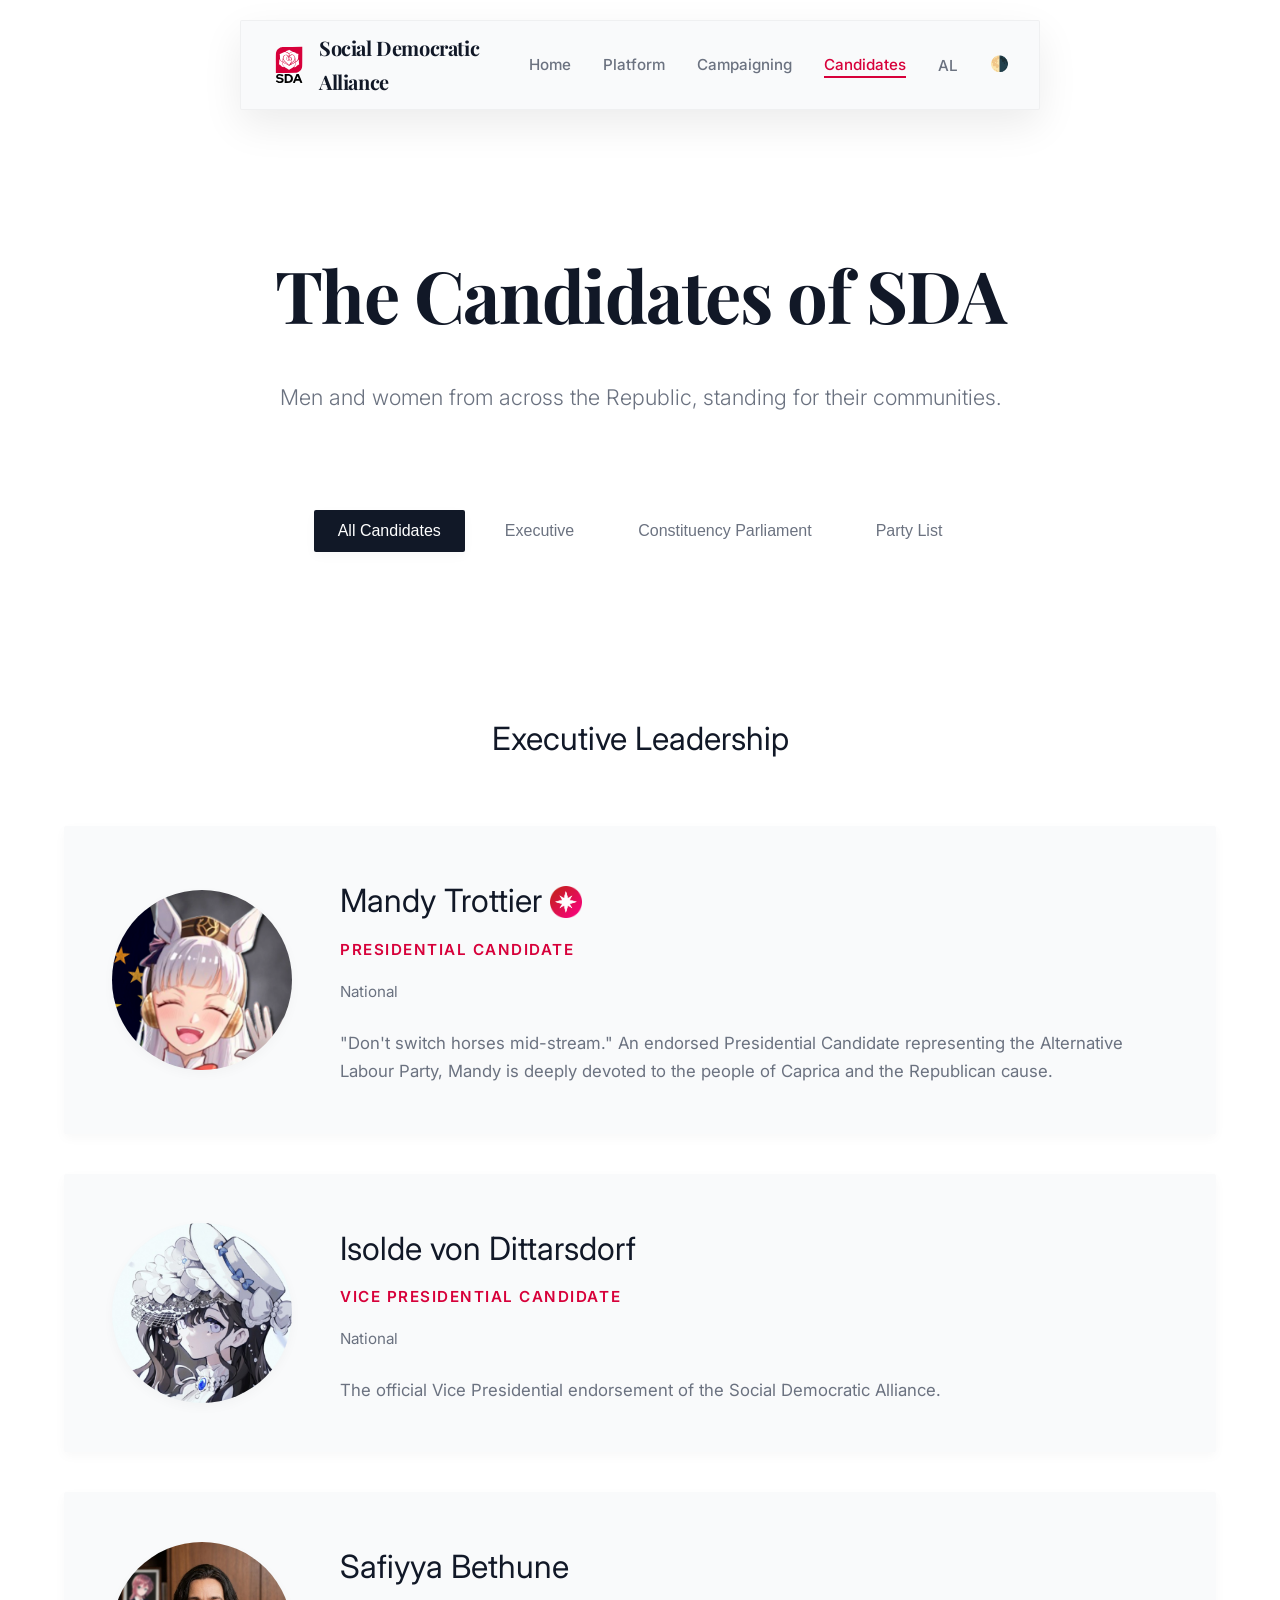
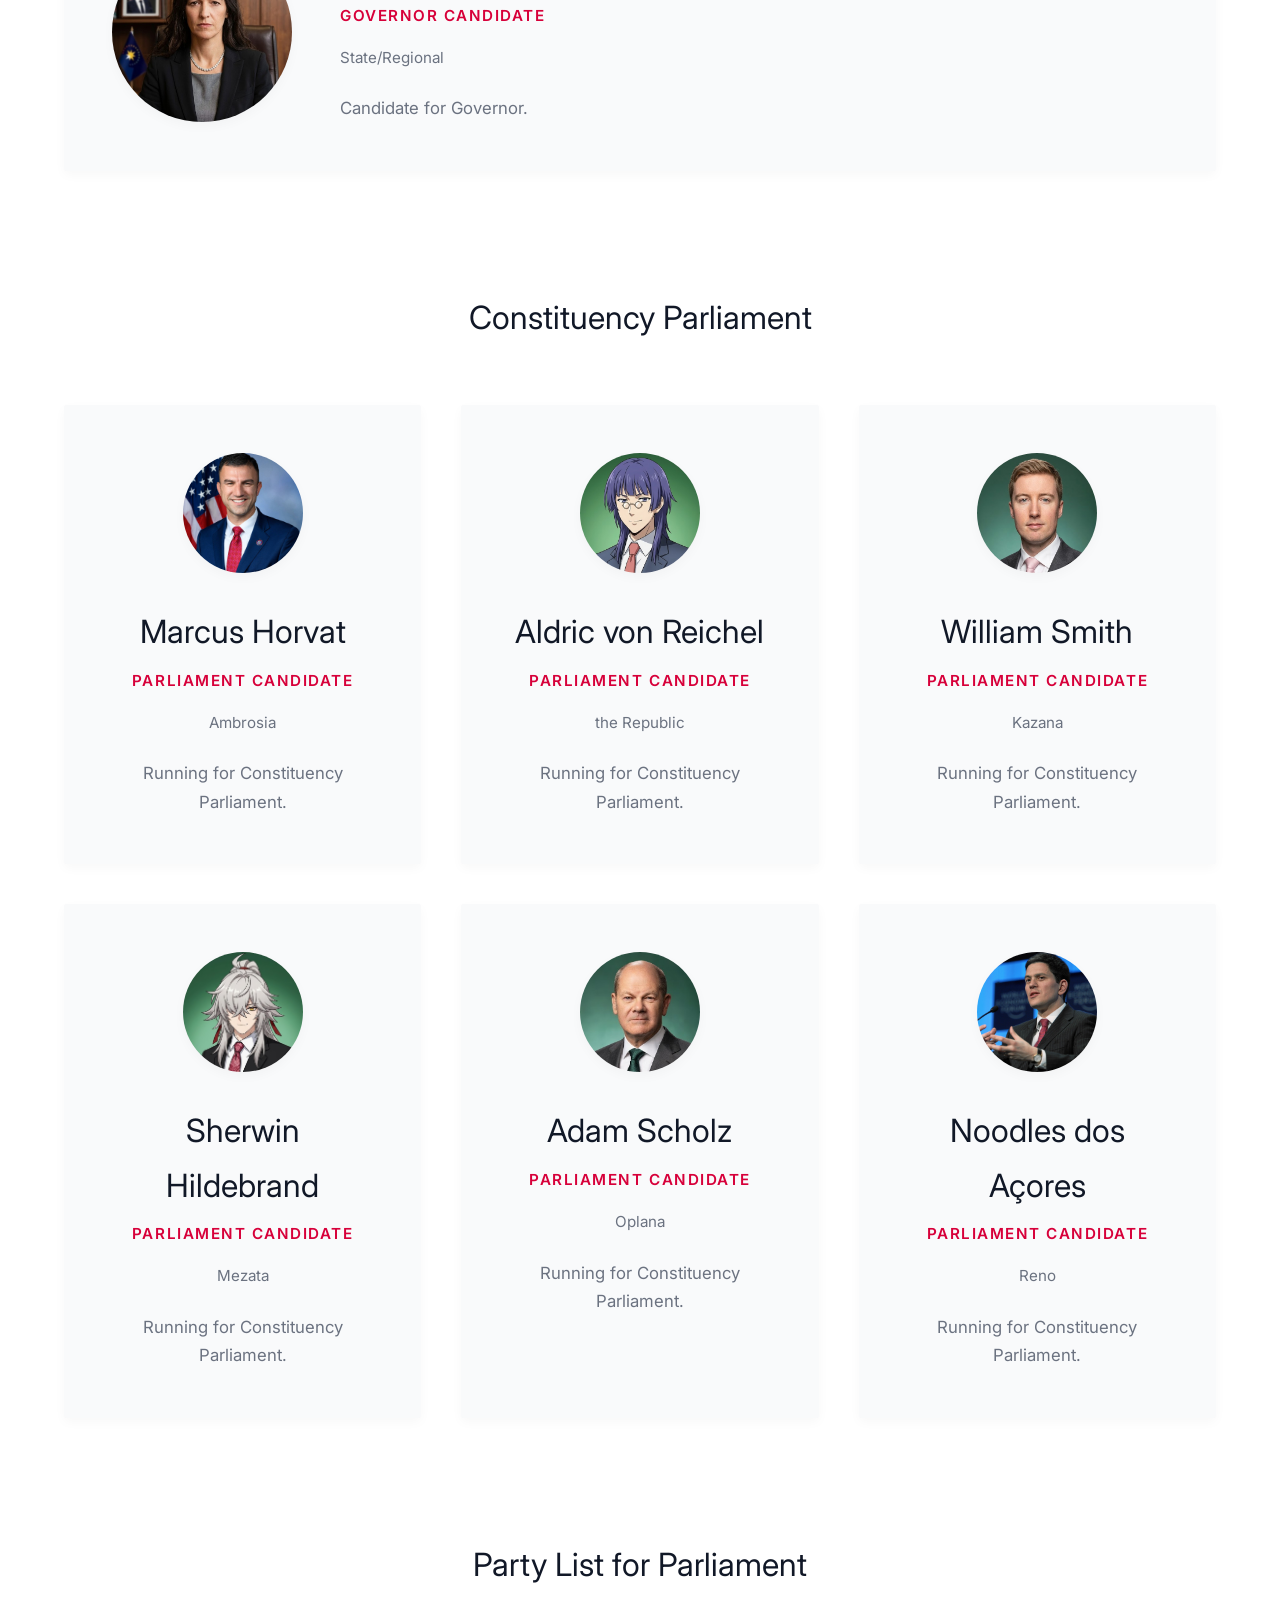
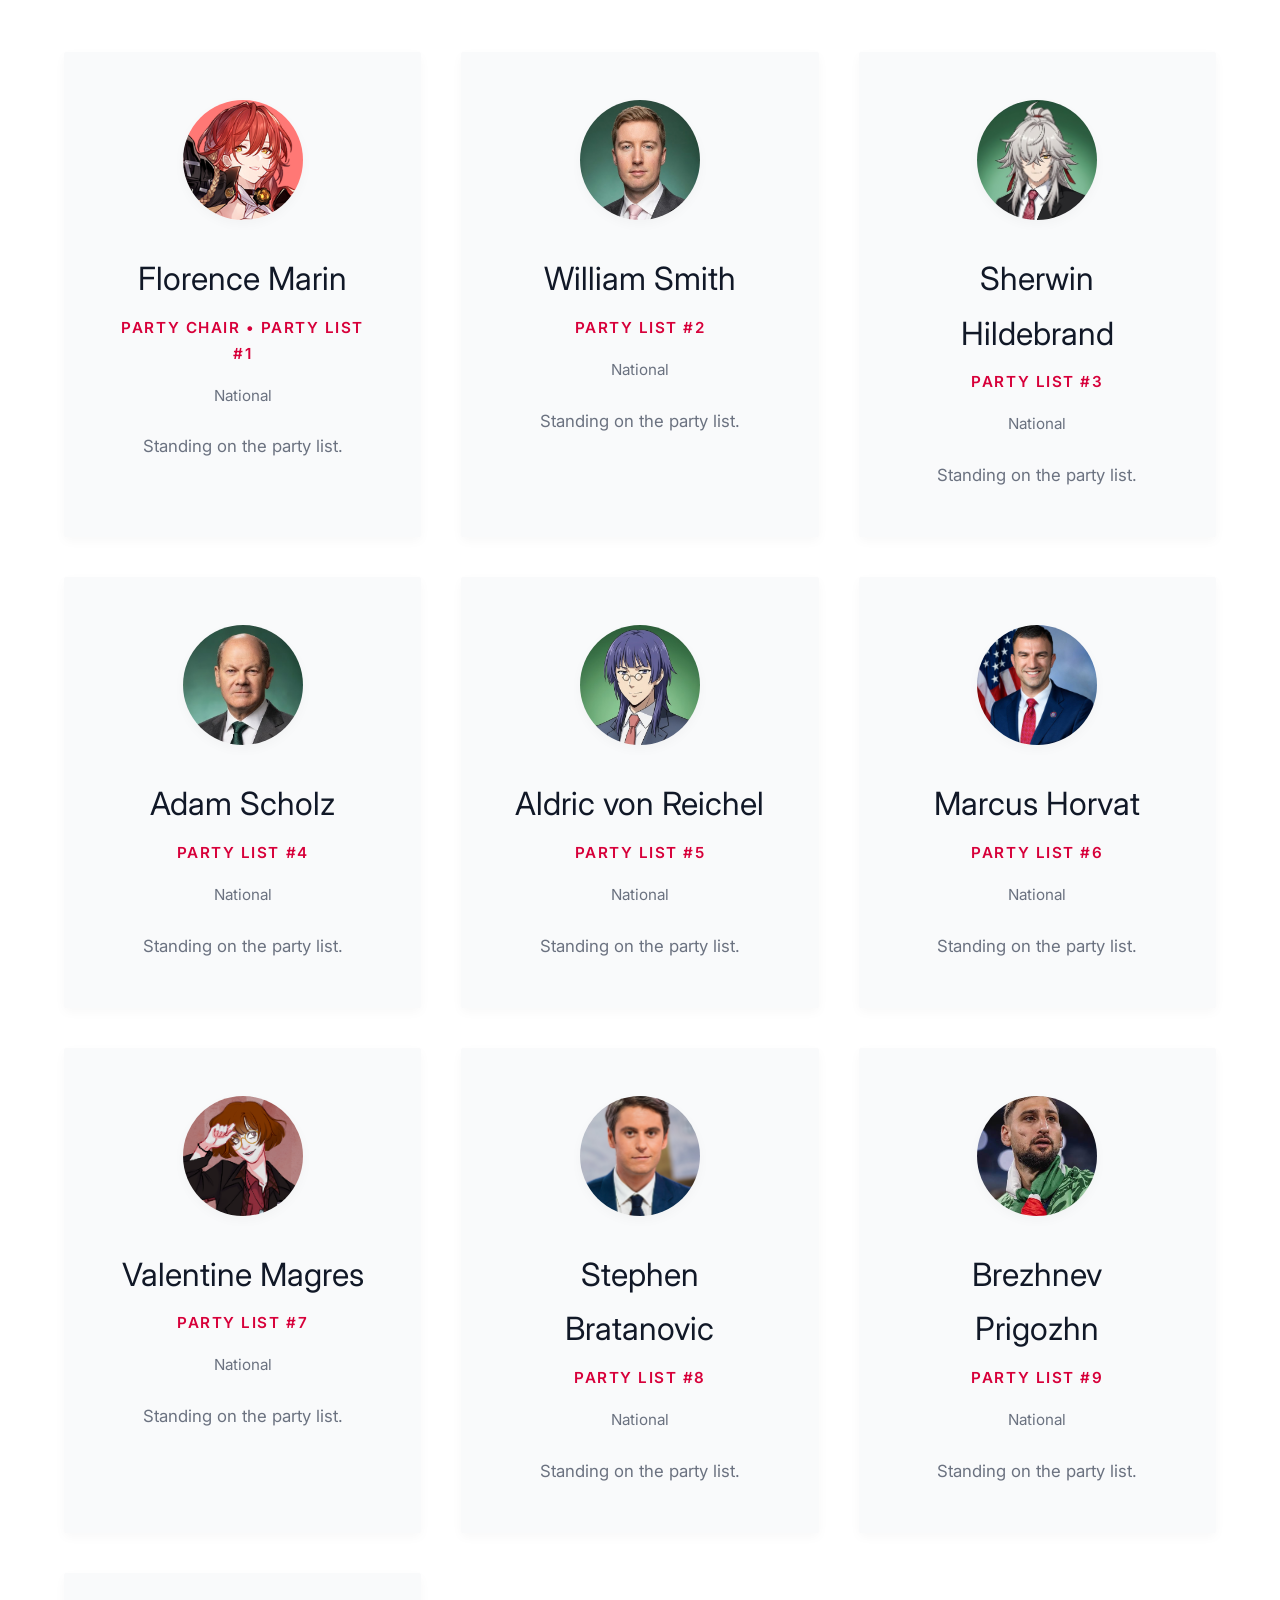
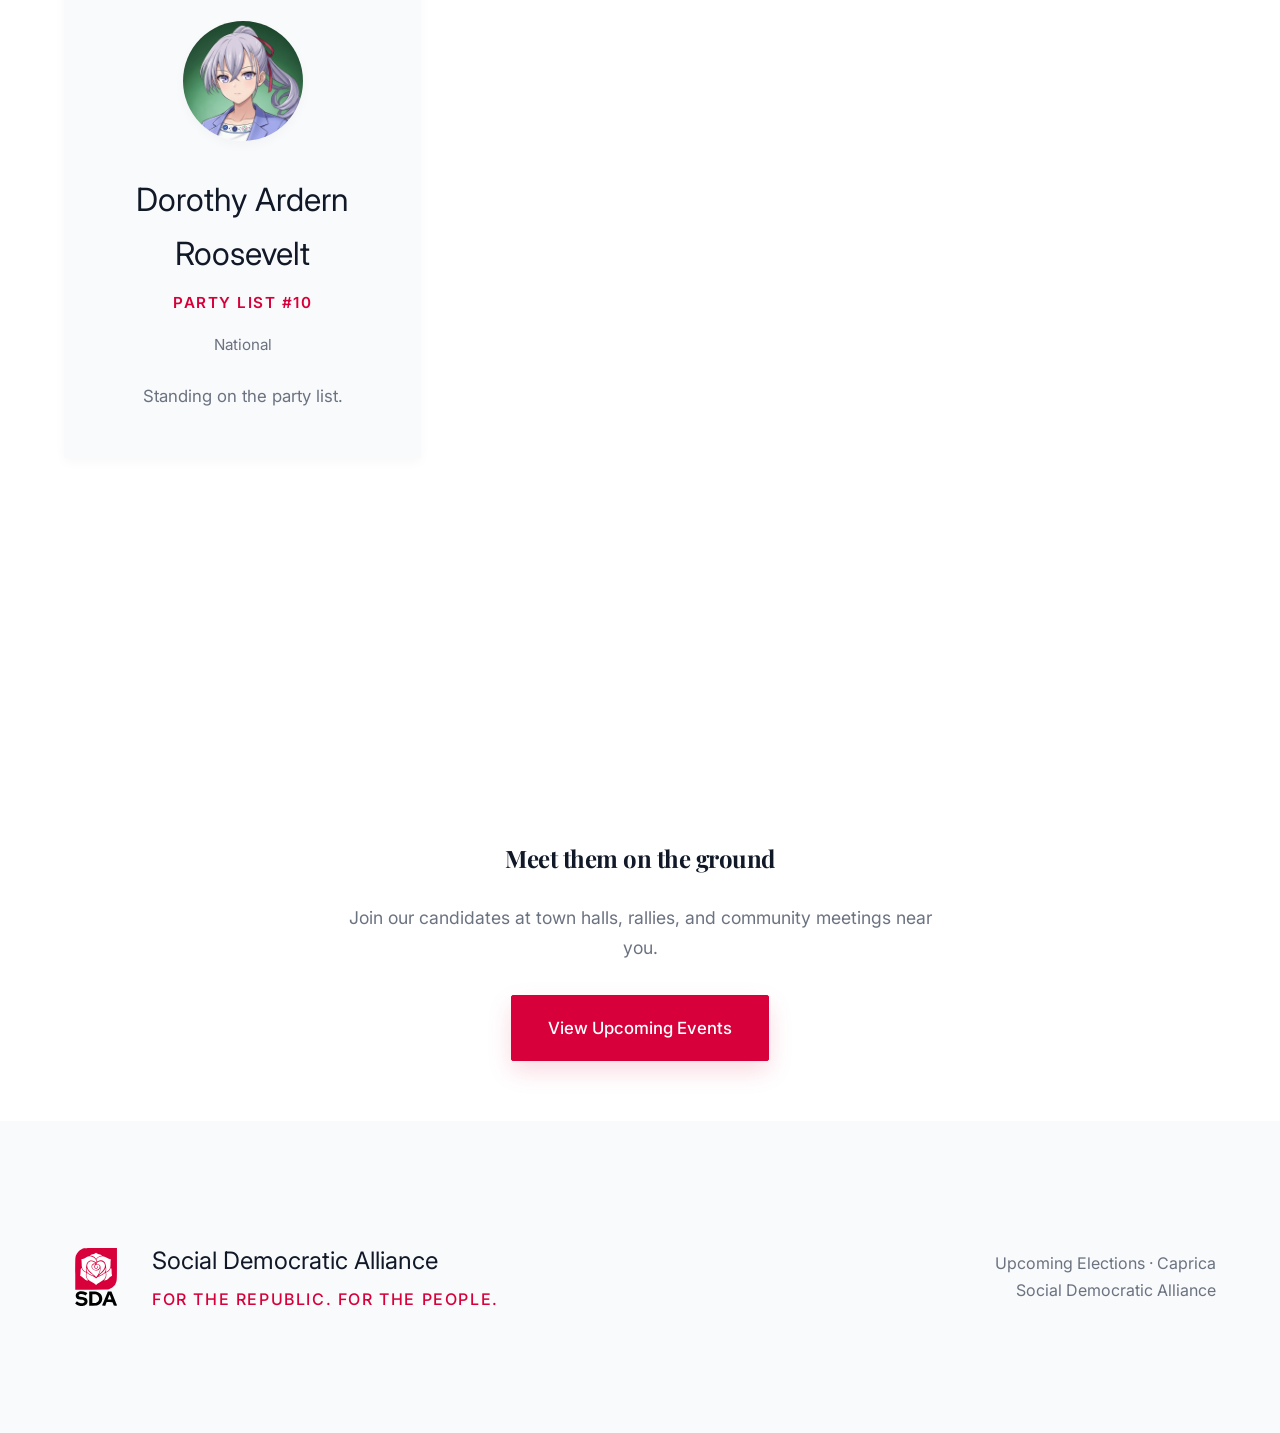
==== candidates.html @ 6dcece36 "feat: full site rebuild - restructured assets, new candidates page, 5-pillar platform, events with c" ====
<!DOCTYPE html>

<html lang="en">
<head>
<meta charset="utf-8"/>
<meta content="width=device-width, initial-scale=1.0" name="viewport"/>
<title>Social Democratic Alliance - Candidates</title>
<link href="https://fonts.googleapis.com/css2?family=Playfair+Display:wght@400;600;700;900&amp;family=Inter:wght@300;400;500;600&amp;display=swap" rel="stylesheet"/>
<link href="assets/css/style.css?v=7.1" rel="stylesheet"/>
<script>
    const savedTheme = localStorage.getItem('theme');
    const systemPrefersDark = window.matchMedia && window.matchMedia('(prefers-color-scheme: dark)').matches;
    if (savedTheme === 'dark' || (!savedTheme && systemPrefersDark)) {
      document.documentElement.classList.add('dark-theme');
    }
  </script>
<script defer="" src="assets/js/translations.js?v=2.0"></script>
<link href="assets/images/favicon.png" rel="icon" type="image/png"/>
<meta content="Social Democratic Alliance - Candidates" property="og:title"/>
<meta content="Meet our candidates. For the Republic. For the People." property="og:description"/>
<meta content="https://uumeet-zade.github.io/sdapage/assets/images/assets/images/link_preview.png" property="og:image"/>
<meta content="website" property="og:type"/>
<meta content="summary_large_image" name="twitter:card"/>
<meta content="Social Democratic Alliance - Candidates" name="twitter:title"/>
<meta content="Meet our candidates. For the Republic. For the People." name="twitter:description"/>
<meta content="https://uumeet-zade.github.io/sdapage/assets/images/assets/images/link_preview.png" name="twitter:image"/>
</head>
<body>
<nav>
<a class="nav-brand" data-i18n="auto-candidates-83" href="index.html" style="text-decoration: none; color: inherit;">
<img alt="Social Democratic Alliance Logo" class="nav-logo logo-light" src="assets/images/SDAlogo.svg"/>
<img alt="Social Democratic Alliance Logo" class="nav-logo logo-dark" src="assets/images/SDAlogo-dark.svg"/>
<span class="nav-name" data-i18n="nav-name">Social Democratic Alliance</span>
</a>
<ul class="nav-links">
<li><a data-i18n="nav-home" href="index.html">Home</a></li>
<li><a data-i18n="nav-platform" href="platform.html">Platform</a></li>
<li><a data-i18n="nav-campaigning" href="events.html">Campaigning</a></li>
<li><a class="active" data-i18n="nav-candidates" href="candidates.html">Candidates</a></li>
<li class="lang-switcher">
<button aria-label="Change Language" class="lang-toggle">
<span class="lang-current">AL</span>
</button>
<div class="lang-dropdown">
<button class="lang-option active" data-i18n="auto-candidates-1" data-lang="al">Alanian</button>
<button class="lang-option" data-i18n="auto-candidates-2" data-lang="ga">Gallic</button>
<button class="lang-option" data-i18n="auto-candidates-3" data-lang="ac">Alcamerian</button>
<button class="lang-option" data-i18n="auto-candidates-4" data-lang="ra">Rälandic</button>
<button class="lang-option" data-i18n="auto-candidates-5" data-lang="my">Myrati</button>
<button class="lang-option" data-i18n="auto-candidates-6" data-lang="au">Austrumish</button>
<button class="lang-option" data-i18n="auto-candidates-7" data-lang="le">Leislandic</button>
</div>
</li>
<li><a class="theme-toggle" data-i18n="auto-candidates-84" href="#" onclick="toggleTheme(event)" title="Toggle Night Mode">🌗</a></li>
</ul>
</nav>
<div class="page-header" style="margin-top: 73px;">
<h1 data-i18n="cand-page-title">The Candidates of SDA</h1>
<p data-i18n="cand-page-desc" style="margin-bottom: 24px;">Men and women from across the Republic, standing for their communities.</p>
</div>
<div class="candidate-filters event-filters" style="margin-top: -10px;">
<button class="filter-btn active" data-filter="all" data-i18n="filter-all-cand">All Candidates</button>
<button class="filter-btn" data-filter="executive" data-i18n="filter-exec">Executive</button>
<button class="filter-btn" data-filter="house" data-i18n="filter-house">Constituency Parliament</button>
<button class="filter-btn" data-filter="list" data-i18n="filter-list">Party List</button>
</div>
<div class="candidates-section">
<div class="candidates-category" data-category="executive">
<div class="category-label" data-i18n="cand-cat-exec">Executive Leadership</div>
<div class="featured-candidates">
<div class="featured-candidate-card">
<img alt="Mandy Trottier" class="candidate-image" src="assets/images/portraits/MandyTrottier.png"/>
<div class="candidate-details">
<div class="candidate-name" data-i18n="auto-candidates-8" style="display: flex; align-items: center; gap: 8px;">Mandy Trottier <img alt="ALP Logo" src="assets/images/ALPLogo.png" style="height: 32px; width: auto;" title="Alternative Labour Party"/></div>
<div class="candidate-role" data-i18n="auto-candidates-9">Presidential Candidate</div>
<div class="candidate-constituency" data-i18n="auto-candidates-10">National</div>
<div class="candidate-bio" data-i18n="auto-candidates-11">"Don't switch horses mid-stream." An endorsed Presidential Candidate representing the Alternative Labour Party, Mandy is deeply devoted to the people of Caprica and the Republican cause.</div>
</div>
</div>
<div class="featured-candidate-card">
<img alt="Isolde von Dittarsdorf" class="candidate-image" src="assets/images/portraits/IsoldeVonDittarsdorf.jpg"/>
<div class="candidate-details">
<div class="candidate-name" data-i18n="auto-candidates-12">Isolde von Dittarsdorf</div>
<div class="candidate-role" data-i18n="auto-candidates-13">Vice Presidential Candidate</div>
<div class="candidate-constituency" data-i18n="auto-candidates-14">National</div>
<div class="candidate-bio" data-i18n="auto-candidates-15">The official Vice Presidential endorsement of the Social Democratic Alliance.</div>
</div>
</div>
<div class="featured-candidate-card">
<img alt="Safiyya Bethune" class="candidate-image" src="assets/images/portraits/SafiyaBethune.jpg"/>
<div class="candidate-details">
<div class="candidate-name" data-i18n="auto-candidates-16">Safiyya Bethune</div>
<div class="candidate-role" data-i18n="role-gov">Governor Candidate</div>
<div class="candidate-constituency" data-i18n="const-gov">State/Regional</div>
<div class="candidate-bio" data-i18n="bio-gov">Candidate for Governor.</div>
</div>
</div>
</div>
</div>
<div class="candidates-category" data-category="house">
<div class="category-label" data-i18n="cand-cat-const">Constituency Parliament</div>
<div class="masonry-candidates">
<div class="candidate-card">
<img alt="Marcus Horvat" class="candidate-image" src="assets/images/portraits/MarcusHorvat.jpg" style="object-position: 100% 50%;"/>
<div class="candidate-name" data-i18n="auto-candidates-17">Marcus Horvat</div>
<div class="candidate-role" data-i18n="auto-candidates-18">Parliament Candidate</div>
<div class="candidate-constituency" data-i18n="auto-candidates-19">Ambrosia</div>
<div class="candidate-bio" data-i18n="auto-candidates-20">Running for Constituency Parliament.</div>
</div>
<div class="candidate-card">
<img alt="Aldric von Reichel" class="candidate-image" src="assets/images/portraits/AldricvonReichel.png" style="object-position: 100% 50%;"/>
<div class="candidate-name" data-i18n="auto-candidates-21">Aldric von Reichel</div>
<div class="candidate-role" data-i18n="auto-candidates-22">Parliament Candidate</div>
<div class="candidate-constituency" data-i18n="auto-candidates-23">the Republic</div>
<div class="candidate-bio" data-i18n="auto-candidates-24">Running for Constituency Parliament.</div>
</div>
<div class="candidate-card">
<img alt="William Smith" class="candidate-image" src="assets/images/portraits/WillSmith.png" style="object-position: 100% 50%;"/>
<div class="candidate-name" data-i18n="auto-candidates-25">William Smith</div>
<div class="candidate-role" data-i18n="auto-candidates-26">Parliament Candidate</div>
<div class="candidate-constituency" data-i18n="auto-candidates-27">Kazana</div>
<div class="candidate-bio" data-i18n="auto-candidates-28">Running for Constituency Parliament.</div>
</div>
<div class="candidate-card">
<img alt="Sherwin Hildebrand" class="candidate-image" src="assets/images/portraits/SherwinHildebrand.png" style="object-position: 100% 50%;"/>
<div class="candidate-name" data-i18n="auto-candidates-29">Sherwin Hildebrand</div>
<div class="candidate-role" data-i18n="auto-candidates-30">Parliament Candidate</div>
<div class="candidate-constituency" data-i18n="auto-candidates-31">Mezata</div>
<div class="candidate-bio" data-i18n="auto-candidates-32">Running for Constituency Parliament.</div>
</div>
<div class="candidate-card">
<img alt="Adam Scholz" class="candidate-image" src="assets/images/portraits/AdamScholz.png" style="object-position: 100% 50%;"/>
<div class="candidate-name" data-i18n="auto-candidates-33">Adam Scholz</div>
<div class="candidate-role" data-i18n="auto-candidates-34">Parliament Candidate</div>
<div class="candidate-constituency" data-i18n="auto-candidates-35">Oplana</div>
<div class="candidate-bio" data-i18n="auto-candidates-36">Running for Constituency Parliament.</div>
</div>
<div class="candidate-card">
<img alt="Noodles dos Açores" class="candidate-image" src="assets/images/portraits/NoodlesDosAcores.jpg" style="object-position: 100% 50%;"/>
<div class="candidate-name" data-i18n="auto-candidates-37">Noodles dos Açores</div>
<div class="candidate-role" data-i18n="auto-candidates-38">Parliament Candidate</div>
<div class="candidate-constituency" data-i18n="auto-candidates-39">Reno</div>
<div class="candidate-bio" data-i18n="auto-candidates-40">Running for Constituency Parliament.</div>
</div>
</div>
</div>
<div class="candidates-category" data-category="list">
<div class="category-label" data-i18n="cand-cat-list">Party List for Parliament</div>
<div class="masonry-candidates">
<div class="candidate-card">
<img alt="Florence Marin" class="candidate-image" src="assets/images/portraits/FlorenceMarin.png" style="object-position: 100% 50%;"/>
<div class="candidate-name" data-i18n="auto-candidates-41">Florence Marin</div>
<div class="candidate-role" data-i18n="auto-candidates-42">Party Chair • Party List #1</div>
<div class="candidate-constituency" data-i18n="auto-candidates-43">National</div>
<div class="candidate-bio" data-i18n="auto-candidates-44">Standing on the party list.</div>
</div>
<div class="candidate-card">
<img alt="William Smith" class="candidate-image" src="assets/images/portraits/WillSmith.png" style="object-position: 100% 50%;"/>
<div class="candidate-name" data-i18n="auto-candidates-45">William Smith</div>
<div class="candidate-role" data-i18n="auto-candidates-46">Party List #2</div>
<div class="candidate-constituency" data-i18n="auto-candidates-47">National</div>
<div class="candidate-bio" data-i18n="auto-candidates-48">Standing on the party list.</div>
</div>
<div class="candidate-card">
<img alt="Sherwin Hildebrand" class="candidate-image" src="assets/images/portraits/SherwinHildebrand.png" style="object-position: 100% 50%;"/>
<div class="candidate-name" data-i18n="auto-candidates-49">Sherwin Hildebrand</div>
<div class="candidate-role" data-i18n="auto-candidates-50">Party List #3</div>
<div class="candidate-constituency" data-i18n="auto-candidates-51">National</div>
<div class="candidate-bio" data-i18n="auto-candidates-52">Standing on the party list.</div>
</div>
<div class="candidate-card">
<img alt="Adam Scholz" class="candidate-image" src="assets/images/portraits/AdamScholz.png" style="object-position: 100% 50%;"/>
<div class="candidate-name" data-i18n="auto-candidates-53">Adam Scholz</div>
<div class="candidate-role" data-i18n="auto-candidates-54">Party List #4</div>
<div class="candidate-constituency" data-i18n="auto-candidates-55">National</div>
<div class="candidate-bio" data-i18n="auto-candidates-56">Standing on the party list.</div>
</div>
<div class="candidate-card">
<img alt="Aldric von Reichel" class="candidate-image" src="assets/images/portraits/AldricvonReichel.png" style="object-position: 100% 50%;"/>
<div class="candidate-name" data-i18n="auto-candidates-57">Aldric von Reichel</div>
<div class="candidate-role" data-i18n="auto-candidates-58">Party List #5</div>
<div class="candidate-constituency" data-i18n="auto-candidates-59">National</div>
<div class="candidate-bio" data-i18n="auto-candidates-60">Standing on the party list.</div>
</div>
<div class="candidate-card">
<img alt="Marcus Horvat" class="candidate-image" src="assets/images/portraits/MarcusHorvat.jpg" style="object-position: 100% 50%;"/>
<div class="candidate-name" data-i18n="auto-candidates-61">Marcus Horvat</div>
<div class="candidate-role" data-i18n="auto-candidates-62">Party List #6</div>
<div class="candidate-constituency" data-i18n="auto-candidates-63">National</div>
<div class="candidate-bio" data-i18n="auto-candidates-64">Standing on the party list.</div>
</div>
<div class="candidate-card">
<img alt="Valentine Magres" class="candidate-image" src="assets/images/portraits/ValentineMagres.png" style="object-position: 100% 50%;"/>
<div class="candidate-name" data-i18n="auto-candidates-65">Valentine Magres</div>
<div class="candidate-role" data-i18n="auto-candidates-66">Party List #7</div>
<div class="candidate-constituency" data-i18n="auto-candidates-67">National</div>
<div class="candidate-bio" data-i18n="auto-candidates-68">Standing on the party list.</div>
</div>
<div class="candidate-card">
<img alt="Stephen Bratanovic" class="candidate-image" src="assets/images/portraits/StephenBratanovic.jpg" style="object-position: 100% 50%;"/>
<div class="candidate-name" data-i18n="auto-candidates-69">Stephen Bratanovic</div>
<div class="candidate-role" data-i18n="auto-candidates-70">Party List #8</div>
<div class="candidate-constituency" data-i18n="auto-candidates-71">National</div>
<div class="candidate-bio" data-i18n="auto-candidates-72">Standing on the party list.</div>
</div>
<div class="candidate-card">
<img alt="Brezhnev Prigozhn" class="candidate-image" src="assets/images/portraits/BrezhnevPrigozgin.jpeg" style="object-position: 100% 50%;"/>
<div class="candidate-name" data-i18n="auto-candidates-73">Brezhnev Prigozhn</div>
<div class="candidate-role" data-i18n="auto-candidates-74">Party List #9</div>
<div class="candidate-constituency" data-i18n="auto-candidates-75">National</div>
<div class="candidate-bio" data-i18n="auto-candidates-76">Standing on the party list.</div>
</div>
<div class="candidate-card">
<img alt="Dorothy Ardern Roosevelt" class="candidate-image" src="assets/images/portraits/DorothyArdernRoosevelt.png" style="object-position: 100% 50%;"/>
<div class="candidate-name" data-i18n="auto-candidates-77">Dorothy Ardern Roosevelt</div>
<div class="candidate-role" data-i18n="auto-candidates-78">Party List #10</div>
<div class="candidate-constituency" data-i18n="auto-candidates-79">National</div>
<div class="candidate-bio" data-i18n="auto-candidates-80">Standing on the party list.</div>
</div>
</div>
</div>
</div>
<section class="pillars" style="text-align: center; padding: 60px 5%; background: var(--bg-body); margin-top: 40px;">
<h2 class="section-title" data-i18n="cand-meet-title" style="margin-bottom: 24px;">Meet them on the ground</h2>
<p data-i18n="cand-meet-desc" style="font-size: 1.1rem; color: var(--text-muted); max-width: 600px; margin: 0 auto 32px;">Join our candidates at town halls, rallies, and community meetings near you.</p>
<a class="btn-primary" data-i18n="cand-meet-btn" href="events.html">View Upcoming Events</a>
</section>
<footer>
<div class="footer-container">
<div class="footer-brand">
<img alt="Social Democratic Alliance" class="logo-light" src="assets/images/SDAlogo.svg"/>
<img alt="Social Democratic Alliance" class="logo-dark" src="assets/images/SDAlogo-dark.svg"/>
<div class="footer-brand-text">
<div class="footer-name" data-i18n="footer-name">Social Democratic Alliance</div>
<div class="footer-motto" data-i18n="footer-motto">For the Republic. For the People.</div>
</div>
</div>
<div class="footer-copy" data-i18n="footer-copy">
          Upcoming Elections · Caprica<br/>
          Social Democratic Alliance
        </div>
</div>
</footer>
<!-- Candidate Action Modal -->
<div class="modal-backdrop" id="candidate-modal">
<div class="modal-content">
<button aria-label="Close modal" class="modal-close">×</button>
<div class="modal-header">
<h3 id="modal-candidate-name">Candidate Name</h3>
<p class="candidate-role" data-i18n="auto-candidates-81" id="modal-candidate-role" style="margin-bottom: 0;">Role</p>
</div>
<div class="modal-body">
<button class="btn-primary modal-action-btn" data-i18n="auto-candidates-82" onclick="alert('Coming soon!')">View Events</button>
<button class="btn-secondary modal-action-btn" onclick="alert('Coming soon!')">View Media</button>
</div>
</div>
</div>
<script>
    function toggleTheme(e) {
      if (e) e.preventDefault();
      const html = document.documentElement;
      if (html.classList.contains('dark-theme')) {
        html.classList.remove('dark-theme');
        localStorage.setItem('theme', 'light');
      } else {
        html.classList.add('dark-theme');
        localStorage.setItem('theme', 'dark');
      }
    }

    // Modal Logic
    document.addEventListener('DOMContentLoaded', () => {
      const modal = document.getElementById('candidate-modal');
      const closeBtn = document.querySelector('.modal-close');
      const nameEl = document.getElementById('modal-candidate-name');
      const roleEl = document.getElementById('modal-candidate-role');
      const candidateCards = document.querySelectorAll('.candidate-card, .featured-candidate-card');

      // Open modal on card click
      candidateCards.forEach(card => {
        card.addEventListener('click', () => {
          const name = card.querySelector('.candidate-name').textContent;
          const role = card.querySelector('.candidate-role').textContent;
          
          nameEl.textContent = name;
          roleEl.textContent = role;
          
          const modalBody = modal.querySelector('.modal-body');
          if (name.includes('Isolde') || name.includes('Mandy')) {
             modalBody.innerHTML = '<p style="text-align: center; color: var(--text-muted); font-style: italic; font-size: 1.1rem; padding: 20px 0;">Refer to their respective publishings for campaigning and media events.</p>';
          } else {
             modalBody.innerHTML = `
                <button class="btn-primary modal-action-btn" onclick="alert('Coming soon!')">View Events</button>
                <button class="btn-secondary modal-action-btn" onclick="alert('Coming soon!')">View Media</button>
             `;
          }
          
          modal.classList.add('active');
          document.body.style.overflow = 'hidden'; // Prevent scrolling
        });
      });

      // Close modal functions
      const closeModal = () => {
        modal.classList.remove('active');
        document.body.style.overflow = ''; // Restore scrolling
      };

      closeBtn.addEventListener('click', closeModal);

      // Close on backdrop click
      modal.addEventListener('click', (e) => {
        if (e.target === modal) {
          closeModal();
        }
      });
      
      // Close on Escape key
      document.addEventListener('keydown', (e) => {
        if (e.key === 'Escape' && modal.classList.contains('active')) {
          closeModal();
        }
      });
    });

    // Filter Logic
    document.addEventListener('DOMContentLoaded', () => {
      const filterBtns = document.querySelectorAll('.candidate-filters .filter-btn');
      const categories = document.querySelectorAll('.candidates-category');
      
      // Ensure smooth transitions
      categories.forEach(c => {
        c.style.transition = 'opacity 0.4s ease, transform 0.5s cubic-bezier(0.175, 0.885, 0.32, 1.1)';
      });

      filterBtns.forEach(btn => {
        btn.addEventListener('click', () => {
          filterBtns.forEach(b => b.classList.remove('active'));
          btn.classList.add('active');

          const filterValue = btn.getAttribute('data-filter');

          categories.forEach(category => {
            const catType = category.getAttribute('data-category');
            if (filterValue === 'all' || catType === filterValue) {
              category.style.display = 'block';
              setTimeout(() => {
                category.style.opacity = '1';
                category.style.transform = 'translateY(0) scale(1)';
              }, 10);
            } else {
              category.style.opacity = '0';
              category.style.transform = 'translateY(20px) scale(0.95)';
              setTimeout(() => {
                category.style.display = 'none';
              }, 300);
            }
          });
        });
      });
    });
  </script>
</body>
</html>
---- assets/css/style.css ----
/* SOCIAL DEMOCRATIC ALLIANCE - PREMIUM MINIMALIST DESIGN SYSTEM */

*, *::before, *::after {
  box-sizing: border-box;
  margin: 0;
  padding: 0;
}

:root {
  /* Core Palette */
  --primary: #D7003A; /* Official Rose Red */
  --primary-hover: #B0002F;
  --primary-glow: rgba(215, 0, 58, 0.15);
  
  /* Light Theme */
  --bg-body: #FFFFFF;
  --bg-surface: #F9FAFB;
  --text-main: #111827;
  --text-muted: #6B7280;
  --border-color: rgba(0, 0, 0, 0.04);
  
  /* Shared Elements */
  --radius-sm: 0px;
  --radius-md: 0px;
  --radius-lg: 2px;
  --radius-xl: 2px;
  --shadow-diffuse: 0 4px 12px rgba(0,0,0,0.03);
  --shadow-hover: 0 8px 24px rgba(0,0,0,0.06);
  --transition: all 0.4s cubic-bezier(0.16, 1, 0.3, 1);
}

html.dark-theme {
  --bg-body: #0B0C10;
  --bg-surface: #161922;
  --text-main: #F9FAFB;
  --text-muted: #9CA3AF;
  --border-color: rgba(255, 255, 255, 0.04);
  --shadow-diffuse: 0 4px 12px rgba(0,0,0,0.4);
  --shadow-hover: 0 8px 24px rgba(0,0,0,0.6);
  --primary-glow: rgba(215, 0, 58, 0.25);
}

html {
  scroll-behavior: smooth;
}

body {
  font-family: 'Inter', sans-serif;
  background: var(--bg-body);
  color: var(--text-main);
  min-height: 100vh;
  line-height: 1.7;
  -webkit-font-smoothing: antialiased;
  transition: background 0.4s ease, color 0.4s ease;
}

h1, h2, h3, .nav-name {
  font-family: 'Playfair Display', serif;
  letter-spacing: -0.02em;
  color: var(--text-main);
}

/* ==========================================================================
   NAVIGATION
   ========================================================================== */
    /* NAV (Glassmorphism) */
    nav {
      position: fixed;
      top: 0;
      left: 0;
      right: 0;
      z-index: 100;
      background: rgba(255, 255, 255, 0.85);
      backdrop-filter: blur(12px);
      -webkit-backdrop-filter: blur(12px);
      border-bottom: 1px solid var(--border-color);
      padding: 16px 5%;
      display: flex;
      justify-content: space-between;
      align-items: center;
      transition: var(--transition);
    }

    .nav-brand {
      display: flex;
      align-items: center;
      gap: 12px;
      cursor: pointer;
    }

    .nav-logo {
      width: 40px;
      height: 40px;
      object-fit: contain;
      background-color: transparent;
      padding: 0;
    }

    .nav-name {
      font-size: 1.25rem;
      font-weight: 700;
      color: var(--text-main);
      letter-spacing: -0.02em;
    }

    .nav-links {
      display: flex;
      gap: 32px;
      list-style: none;
    }

    .nav-links a {
      text-decoration: none;
      color: var(--text-muted);
      font-size: 0.95rem;
      font-weight: 500;
      transition: var(--transition);
      position: relative;
    }

    .nav-links a:hover,
    .nav-links a.active {
      color: var(--primary);
    }

    .nav-links a::after {
      content: '';
      position: absolute;
      left: 0;
      bottom: -4px;
      width: 100%;
      height: 2px;
      background: var(--primary);
      transform: scaleX(0);
      transform-origin: right;
      transition: transform 0.3s ease;
    }

    .nav-links a:hover::after,
    .nav-links a.active::after {
      transform: scaleX(1);
      transform-origin: left;
    }

    /* LANG SWITCHER */
    .lang-switcher {
      position: relative;
      display: flex;
      align-items: center;
      cursor: pointer;
    }

    .lang-toggle {
      background: none;
      border: none;
      font-size: 0.95rem;
      cursor: pointer;
      color: var(--text-muted);
      display: flex;
      align-items: center;
      gap: 6px;
      padding: 0;
      border-radius: 0;
      transition: var(--transition);
      font-weight: 500;
      font-family: inherit;
      position: relative;
    }

    .lang-toggle:hover,
    .lang-switcher:hover .lang-toggle {
      background: none;
      color: var(--primary);
    }

    .lang-toggle::after {
      content: '';
      position: absolute;
      left: 0;
      bottom: -4px;
      width: 100%;
      height: 2px;
      background: var(--primary);
      transform: scaleX(0);
      transform-origin: right;
      transition: transform 0.3s ease;
    }

    .lang-toggle:hover::after,
    .lang-switcher:hover .lang-toggle::after {
      transform: scaleX(1);
      transform-origin: left;
    }

    .lang-dropdown {
      position: absolute;
      top: 150%;
      right: 0;
      background: rgba(255, 255, 255, 0.95);
      backdrop-filter: blur(12px);
      -webkit-backdrop-filter: blur(12px);
      border: 1px solid var(--border-color);
      border-radius: 0;
      box-shadow: var(--shadow-md);
      min-width: 180px;
      opacity: 0;
      visibility: hidden;
      transform: translateY(-10px);
      transition: var(--transition);
      z-index: 200;
      overflow: hidden;
    }

    .lang-switcher:hover .lang-dropdown,
    .lang-switcher:focus-within .lang-dropdown {
      opacity: 1;
      visibility: visible;
      transform: translateY(0);
    }

    .lang-option {
      display: flex;
      align-items: center;
      gap: 12px;
      padding: 12px 16px;
      width: 100%;
      background: none;
      border: none;
      text-align: left;
      font-size: 0.95rem;
      font-weight: 500;
      color: var(--text-main);
      cursor: pointer;
      transition: var(--transition);
      font-family: inherit;
    }

    .lang-option:hover {
      background: var(--primary-light);
      color: var(--primary);
    }

    .lang-option.active {
      color: var(--primary);
      background: rgba(215, 0, 58, 0.05);
      font-weight: 700;
    }

    /* PAGES */
    .page {
      padding-top: 100px; /* offset for fixed nav */
    }

    

    


    html.dark-theme nav {
      background: rgba(30, 30, 30, 0.85);
      border-bottom: 1px solid var(--border-color);
    }

    html.dark-theme .lang-dropdown {
      background: rgba(30, 30, 30, 0.95);
    }
    
    html.dark-theme .lang-toggle:hover,
    html.dark-theme .lang-option:hover {
      background: rgba(255, 255, 255, 0.1);
    }
    
    html.dark-theme .lang-option.active {
      background: rgba(215, 0, 58, 0.15);
    }
    
    .theme-toggle {
      font-size: 1.25rem;
      cursor: pointer;
      text-decoration: none;
      display: flex;
      align-items: center;
      justify-content: center;
      transition: transform 0.3s ease;
    }
    
    .theme-toggle:hover {
      transform: scale(1.1);
    }



/* ==========================================================================
   BUTTONS
   ========================================================================== */
.btn-primary, .btn-outline {
  padding: 18px 36px;
  font-size: 1.05rem;
  font-weight: 500;
  font-family: 'Inter', sans-serif;
  border-radius: 2px;
  cursor: pointer;
  transition: var(--transition);
  display: inline-flex;
  align-items: center;
  justify-content: center;
  text-decoration: none;
  position: relative;
  overflow: hidden;
  z-index: 1;
  white-space: nowrap;
}

.btn-primary {
  background: var(--primary);
  color: #FFFFFF;
  border: 1px solid var(--primary);
  box-shadow: 0 10px 25px var(--primary-glow);
}

.btn-primary:hover {
  transform: translateY(-4px);
  box-shadow: 0 15px 35px var(--primary-glow);
  background: var(--primary-hover);
}

.btn-outline {
  background: transparent;
  color: var(--text-main);
  border: 1px solid var(--border-color);
}

.btn-outline:hover {
  border-color: var(--primary);
  color: var(--primary);
  transform: translateY(-4px);
}

/* ==========================================================================
   HERO SECTION
   ========================================================================== */
.page-section { padding-top: 160px; }

.hero {
  display: flex;
  align-items: center;
  gap: 80px;
  padding: 0 5%;
  max-width: 1400px;
  margin: 0 auto;
}

.hero-eyebrow {
  font-size: 0.9rem;
  font-weight: 600;
  color: var(--primary);
  text-transform: uppercase;
  letter-spacing: 0.2em;
  margin-bottom: 24px;
}

.hero-title {
  font-size: clamp(4rem, 7vw, 7rem);
  line-height: 1;
  margin-bottom: 32px;
}

.hero-title span {
  color: var(--primary);
  font-style: italic;
}

.hero-subtitle {
  font-size: 1.35rem;
  color: var(--text-muted);
  max-width: 600px;
  margin-bottom: 48px;
  font-weight: 300;
}

.hero-buttons {
  display: flex; gap: 24px;
}

.hero-visual img {
  width: 100%;
  max-width: 500px;
  opacity: 0.9;
}
/* Removed opacity reduction to keep logo bright in dark mode */
html.dark-theme .hero-visual img { opacity: 1; }

/* ==========================================================================
   SHARED SECTIONS & BENTO
   ========================================================================== */
.bento-grid {
  padding: 120px 5%;
  max-width: 1200px;
  margin: 0 auto;
}

.bento-item {
  transition: transform 0.4s cubic-bezier(0.16, 1, 0.3, 1), border-color 0.4s cubic-bezier(0.16, 1, 0.3, 1), box-shadow 0.4s cubic-bezier(0.16, 1, 0.3, 1);
}
.bento-item:hover {
  transform: translateY(-4px);
  border-color: var(--primary) !important;
  box-shadow: 0 10px 30px var(--primary-glow) !important;
}

.bento-full {
  text-align: center;
  padding: 80px 20px;
}

.bento-full h2 {
  font-size: 3.5rem;
  margin-bottom: 24px;
}

.bento-full p {
  font-size: 1.25rem;
  max-width: 800px;
  margin: 0 auto;
  color: var(--text-muted);
  font-weight: 300;
}

/* ==========================================================================
   CANDIDATES
   ========================================================================== */
.candidates-section {
  padding: 80px 5% 160px;
  max-width: 1300px;
  margin: 0 auto;
}

.candidates-category { margin-bottom: 120px; }

.category-label {
  font-size: 2rem;
  margin-bottom: 60px;
  color: var(--text-main);
  text-align: center;
}

.candidates-grid, .masonry-candidates {
  display: grid;
  grid-template-columns: repeat(auto-fit, minmax(320px, 1fr));
  gap: 40px;
}

/* Feature Candidates (Executive) */
.featured-candidates {
  display: flex; flex-direction: column; gap: 40px; margin-bottom: 40px;
}

/* Universal Card Style for Candidates */
.candidate-card, .featured-candidate-card {
  background: var(--bg-surface);
  border-radius: var(--radius-lg);
  padding: 48px;
  border: none;
  box-shadow: var(--shadow-diffuse);
  transition: var(--transition);
  cursor: pointer;
  text-align: center;
  display: flex;
  flex-direction: column;
  align-items: center;
}

.featured-candidate-card {
  flex-direction: row;
  text-align: left;
  align-items: center;
  gap: 48px;
}

.candidate-card:hover, .featured-candidate-card:hover {
  transform: translateY(-8px);
  box-shadow: 0 15px 40px var(--primary-glow);
  border-color: var(--primary);
}

.candidate-image, .candidate-initials {
  width: 120px;
  height: 120px;
  border-radius: 50%;
  object-fit: cover;
  margin-bottom: 32px;
  box-shadow: var(--shadow-diffuse);
  background: var(--bg-body);
  display: flex; align-items: center; justify-content: center;
  font-size: 2.5rem;
  font-family: 'Playfair Display', serif;
  color: var(--text-main);
}

.featured-candidate-card .candidate-image,
.featured-candidate-card .candidate-initials {
  width: 180px; height: 180px; margin-bottom: 0;
}

.candidate-name {
  font-size: 2rem;
  margin-bottom: 8px;
}

.candidate-role {
  font-family: 'Inter', sans-serif;
  font-size: 0.95rem;
  font-weight: 600;
  color: var(--primary);
  text-transform: uppercase;
  letter-spacing: 0.1em;
  margin-bottom: 16px;
}

.candidate-constituency {
  font-size: 0.95rem;
  color: var(--text-muted);
  margin-bottom: 24px;
}

.candidate-bio {
  font-size: 1.05rem;
  color: var(--text-muted);
  line-height: 1.7;
}

/* ==========================================================================
   EVENTS
   ========================================================================== */
.events-section {
  padding: 80px 5% 160px;
  max-width: 1100px;
  margin: 0 auto;
}

.event-filters {
  display: flex; justify-content: center; gap: 16px; margin-bottom: 80px; flex-wrap: wrap;
}

.filter-btn {
  background: transparent;
  border: none;
  padding: 12px 24px;
  font-size: 1rem;
  font-weight: 500;
  color: var(--text-muted);
  cursor: pointer;
  border-radius: 2px;
  transition: var(--transition);
}

.filter-btn:hover { color: var(--text-main); }
.filter-btn.active { background: var(--text-main); color: var(--bg-body); box-shadow: var(--shadow-diffuse); }

.events-list {
  display: flex; flex-direction: column; gap: 40px;
}

.event-card {
  background: var(--bg-surface);
  border-radius: var(--radius-lg);
  border: none;
  box-shadow: var(--shadow-diffuse);
  display: flex;
  transition: var(--transition);
  overflow: hidden;
}

.event-card:hover {
  transform: translateY(-8px);
  box-shadow: var(--shadow-hover);
}

.event-date {
  padding: 48px;
  display: flex; flex-direction: column; align-items: center; justify-content: center;
  background: var(--bg-body);
  min-width: 160px;
}

.event-date-month {
  font-size: 0.9rem; font-weight: 600; color: var(--primary); text-transform: uppercase; letter-spacing: 0.2em; margin-bottom: 8px;
}
.event-date-day {
  font-size: 4rem; font-weight: 300; font-family: 'Playfair Display', serif; line-height: 1;
}

.event-details { padding: 48px; flex-grow: 1; }
.event-title { font-size: 2rem; margin-bottom: 16px; }
.event-location, .event-time { font-size: 1rem; color: var(--text-muted); margin-bottom: 12px; font-weight: 300;}
.event-desc { margin-top: 24px; font-size: 1.1rem; color: var(--text-muted); }
.event-action { padding: 48px; display: flex; align-items: center; }

/* ==========================================================================
   PLATFORM ZIGZAG
   ========================================================================== */
.platform-zigzag {
  display: flex; flex-direction: column; gap: 120px;
  padding: 80px 5% 160px;
  max-width: 1200px; margin: 0 auto;
}

.zigzag-row {
  display: flex; align-items: center; gap: 80px;
}
.zigzag-row:nth-child(even) { flex-direction: row-reverse; }

.zigzag-image-placeholder {
  flex: 0 0 auto;
  width: 100%; max-width: 440px; aspect-ratio: 4/3;
  background: var(--bg-surface);
  border-radius: var(--radius-lg);
  display: flex; align-items: center; justify-content: center;
  color: var(--text-muted);
  box-shadow: var(--shadow-diffuse);
}

.zigzag-content { flex: 1; }
.zigzag-title { font-size: 2.5rem; margin-bottom: 24px; }
.zigzag-desc { font-size: 1.15rem; color: var(--text-muted); font-weight: 300; }

/* ==========================================================================
   PAGE HEADERS
   ========================================================================== */
.page-header {
  padding: 160px 5% 80px;
  max-width: 1000px;
  margin: 0 auto;
  text-align: center;
}
.page-header h1 { font-size: 4.5rem; margin-bottom: 24px; }
.page-header p { font-size: 1.35rem; color: var(--text-muted); font-weight: 300; }

/* ==========================================================================
   FOOTER
   ========================================================================== */
footer {
  padding: 120px 5%;
  background: var(--bg-surface);
}

.footer-container {
  max-width: 1400px; margin: 0 auto;
  display: flex; justify-content: space-between; align-items: center;
}
.footer-brand { display: flex; align-items: center; gap: 24px; }
.footer-brand img { width: 64px; height: 64px; }
.footer-name { font-size: 1.5rem; margin-bottom: 4px; }
.footer-motto { font-size: 1rem; color: var(--primary); font-weight: 500; letter-spacing: 0.1em; text-transform: uppercase; }
.footer-copy { text-align: right; font-size: 1rem; color: var(--text-muted); }

/* ==========================================================================
   MODALS
   ========================================================================== */
.modal-backdrop {
  position: fixed; top: 0; left: 0; right: 0; bottom: 0;
  background: rgba(0, 0, 0, 0.4); backdrop-filter: blur(8px); -webkit-backdrop-filter: blur(8px);
  z-index: 1000; display: flex; justify-content: center; align-items: center;
  opacity: 0; visibility: hidden; transition: all 0.4s ease;
}
.modal-backdrop.active { opacity: 1; visibility: visible; }

.modal-content {
  background: var(--bg-body); padding: 48px; border-radius: var(--radius-xl);
  width: 90%; max-width: 480px; position: relative;
  transform: translateY(40px) scale(0.95); opacity: 0;
  transition: all 0.5s cubic-bezier(0.16, 1, 0.3, 1);
  box-shadow: var(--shadow-hover);
}
.modal-backdrop.active .modal-content { transform: translateY(0) scale(1); opacity: 1; }

.modal-close {
  position: absolute; top: 24px; right: 24px; background: none; border: none;
  font-size: 24px; cursor: pointer; color: var(--text-muted);
}
.modal-close:hover { color: var(--text-main); }
.modal-header { text-align: center; margin-bottom: 40px; }
.modal-header h3 { font-size: 2rem; }
.modal-body { display: flex; flex-direction: column; gap: 20px; }
.modal-action-btn {
  width: 100%; padding: 18px; border-radius: 2px; font-size: 1.05rem; font-weight: 500;
  cursor: pointer; border: none; font-family: 'Inter', sans-serif; transition: var(--transition);
}
.modal-action-btn.btn-primary { background: var(--primary); color: white; }
.modal-action-btn.btn-primary:hover { background: var(--primary-hover); transform: translateY(-2px); }
.modal-action-btn.btn-secondary { background: var(--bg-surface); color: var(--text-main); }
.modal-action-btn.btn-secondary:hover { background: var(--bg-body); box-shadow: var(--shadow-diffuse); transform: translateY(-2px); }

/* ==========================================================================
   MOBILE RESPONSIVENESS
   ========================================================================== */
@media (max-width: 1024px) {
  .hero { flex-direction: column; text-align: center; padding-top: 40px; }
  .hero-buttons { justify-content: center; }
  .featured-candidate-card { flex-direction: column; text-align: center; }
  .zigzag-row, .zigzag-row:nth-child(even) { flex-direction: column; text-align: center; }
  .event-card { flex-direction: column; }
  .event-date { flex-direction: row; gap: 16px; padding: 24px; border-bottom: 1px solid var(--border-color); }
  .event-action { padding: 24px; justify-content: center; }
  .footer-container { flex-direction: column; text-align: center; gap: 40px; }
  .footer-copy { text-align: center; }
}

@media (max-width: 768px) {
  .nav-links { display: none; }
  .hero-title { font-size: 3.5rem; }
  .bento-full h2 { font-size: 2.5rem; }
  .page-header h1 { font-size: 3.5rem; }
}


/* FLOATING HOVER NAV OVERRIDE */
nav {
  position: fixed !important;
  top: 20px !important;
  left: 50% !important;
  transform: translateX(-50%) !important;
  width: 90% !important;
  max-width: 800px !important;
  background: var(--bg-surface) !important;
  backdrop-filter: blur(20px) !important;
  -webkit-backdrop-filter: blur(20px) !important;
  border: 1px solid var(--border-color) !important;
  border-radius: 2px !important;
  padding: 10px 30px !important;
  z-index: 2000 !important;
  box-shadow: 0 15px 40px rgba(0,0,0,0.08) !important;
  display: flex !important;
  justify-content: space-between !important;
  align-items: center !important;
  transition: all 0.3s ease !important;
}
html.dark-theme nav {
  background: rgba(22, 25, 34, 0.85) !important;
}
@media (max-width: 600px) {
  nav { padding: 10px 15px !important; width: 95% !important; }
  nav .nav-name { display: none !important; }
}

/* LOGO TOGGLING */
.logo-dark { display: none !important; }
html.dark-theme .logo-light { display: none !important; }
html.dark-theme .logo-dark { display: inline-block !important; }

/* 2. Marquee Ticker */
.marquee-container {
  width: 100%;
  background: var(--text-main);
  color: var(--bg-body);
  padding: 16px 0;
  overflow: hidden;
  white-space: nowrap;
  display: flex;
  position: relative;
  z-index: 10;
  border-top: 1px solid var(--border-color);
  border-bottom: 1px solid var(--border-color);
}
.marquee-content {
  display: flex;
  flex-shrink: 0;
  animation: marquee-scroll 35s linear infinite;
  gap: 30px;
}
.marquee-text {
  font-family: var(--font-heading);
  font-size: 1.2rem;
  letter-spacing: 0.15em;
  text-transform: uppercase;
  padding: 0 15px;
  opacity: 0.9;
  font-weight: 700;
}
@keyframes marquee-scroll {
  0% { transform: translateX(0); }
  100% { transform: translateX(-50%); }
}

/* 3. Entrance & Float Animations */
.fade-up {
  opacity: 0;
  transform: translateY(30px);
  animation: fadeUpAnim 1.2s forwards cubic-bezier(0.16, 1, 0.3, 1);
}
.delay-1 { animation-delay: 0.1s; }
.delay-2 { animation-delay: 0.3s; }
.delay-3 { animation-delay: 0.5s; }

@keyframes fadeUpAnim {
  to { opacity: 1; transform: translateY(0); }
}

.reveal-on-scroll {
  opacity: 0;
  transform: translateY(30px);
  transition: opacity 1.2s cubic-bezier(0.16, 1, 0.3, 1), transform 1.2s cubic-bezier(0.16, 1, 0.3, 1);
}
.reveal-on-scroll.is-visible {
  opacity: 1;
  transform: translateY(0);
}

.hover-float {
  animation: gentle-float 6s ease-in-out infinite alternate;
}
@keyframes gentle-float {
  0% { transform: translateY(0); }
  100% { transform: translateY(-20px); }
}
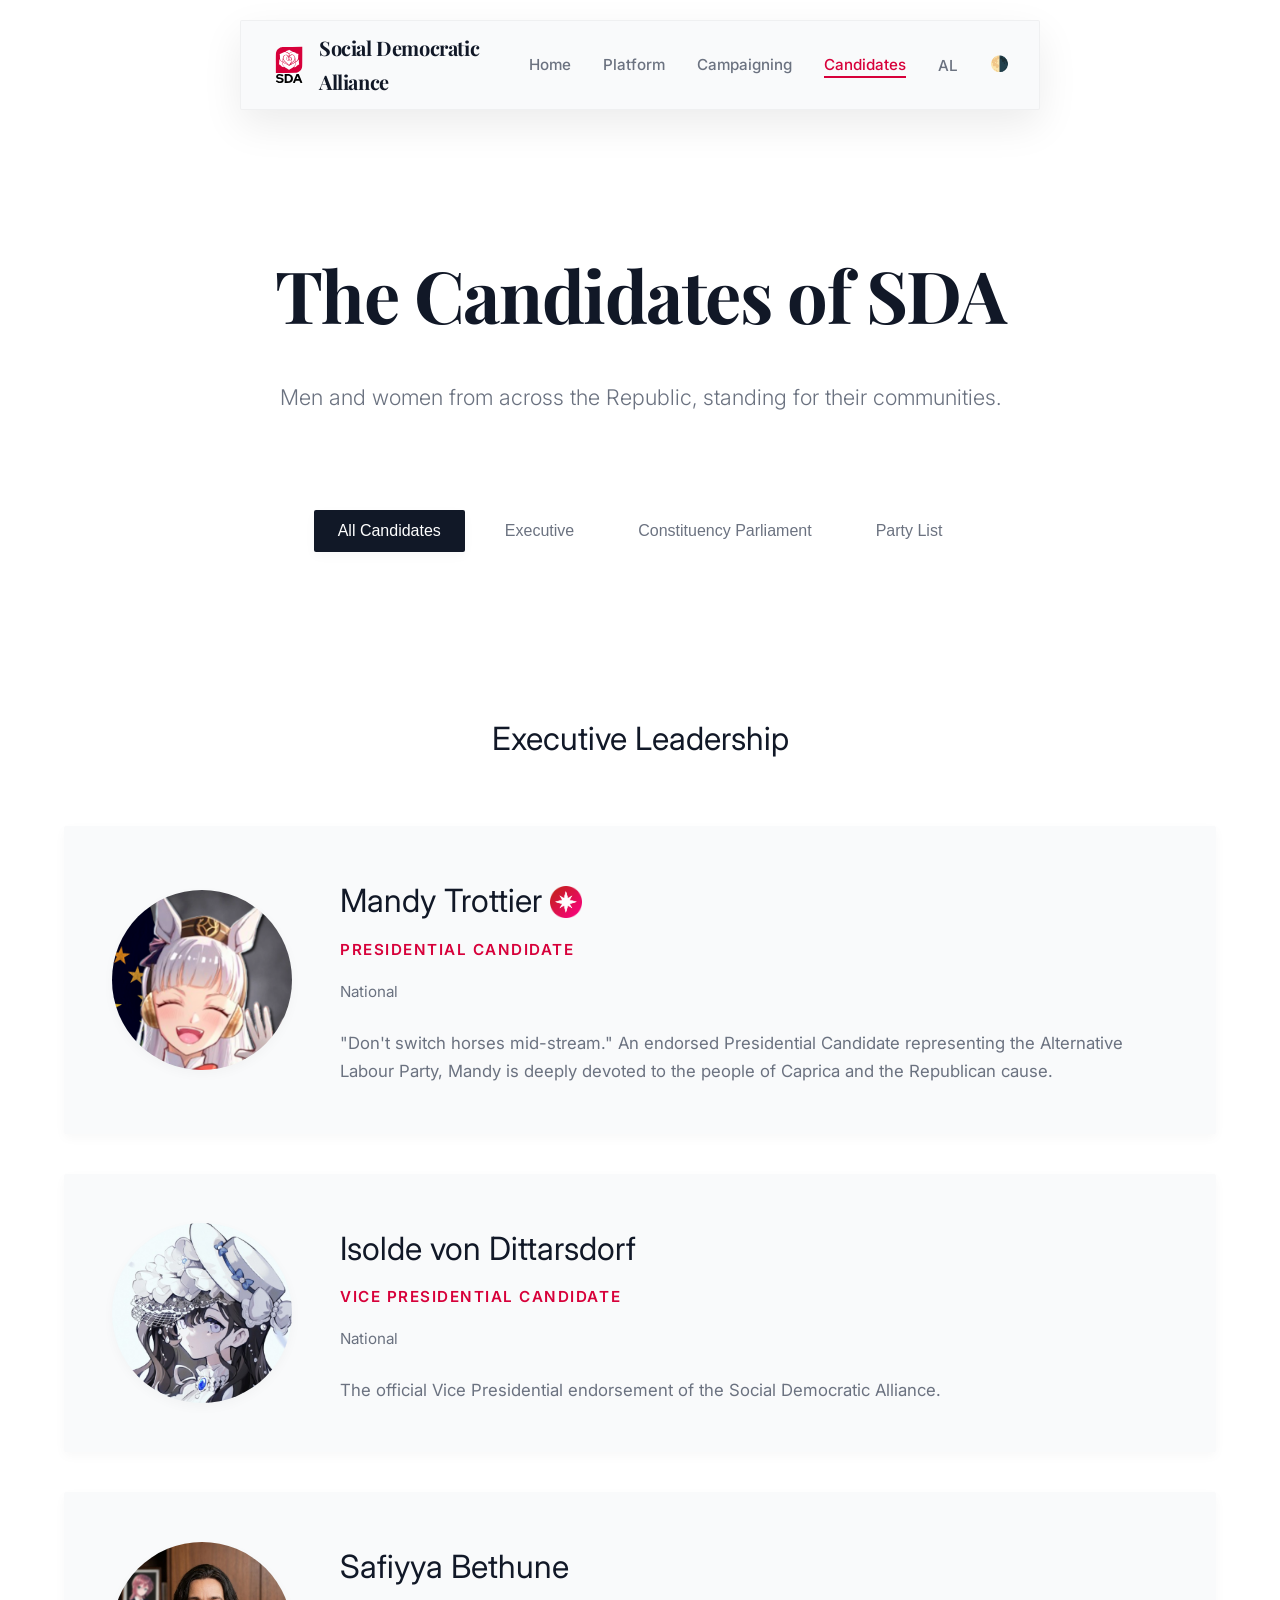
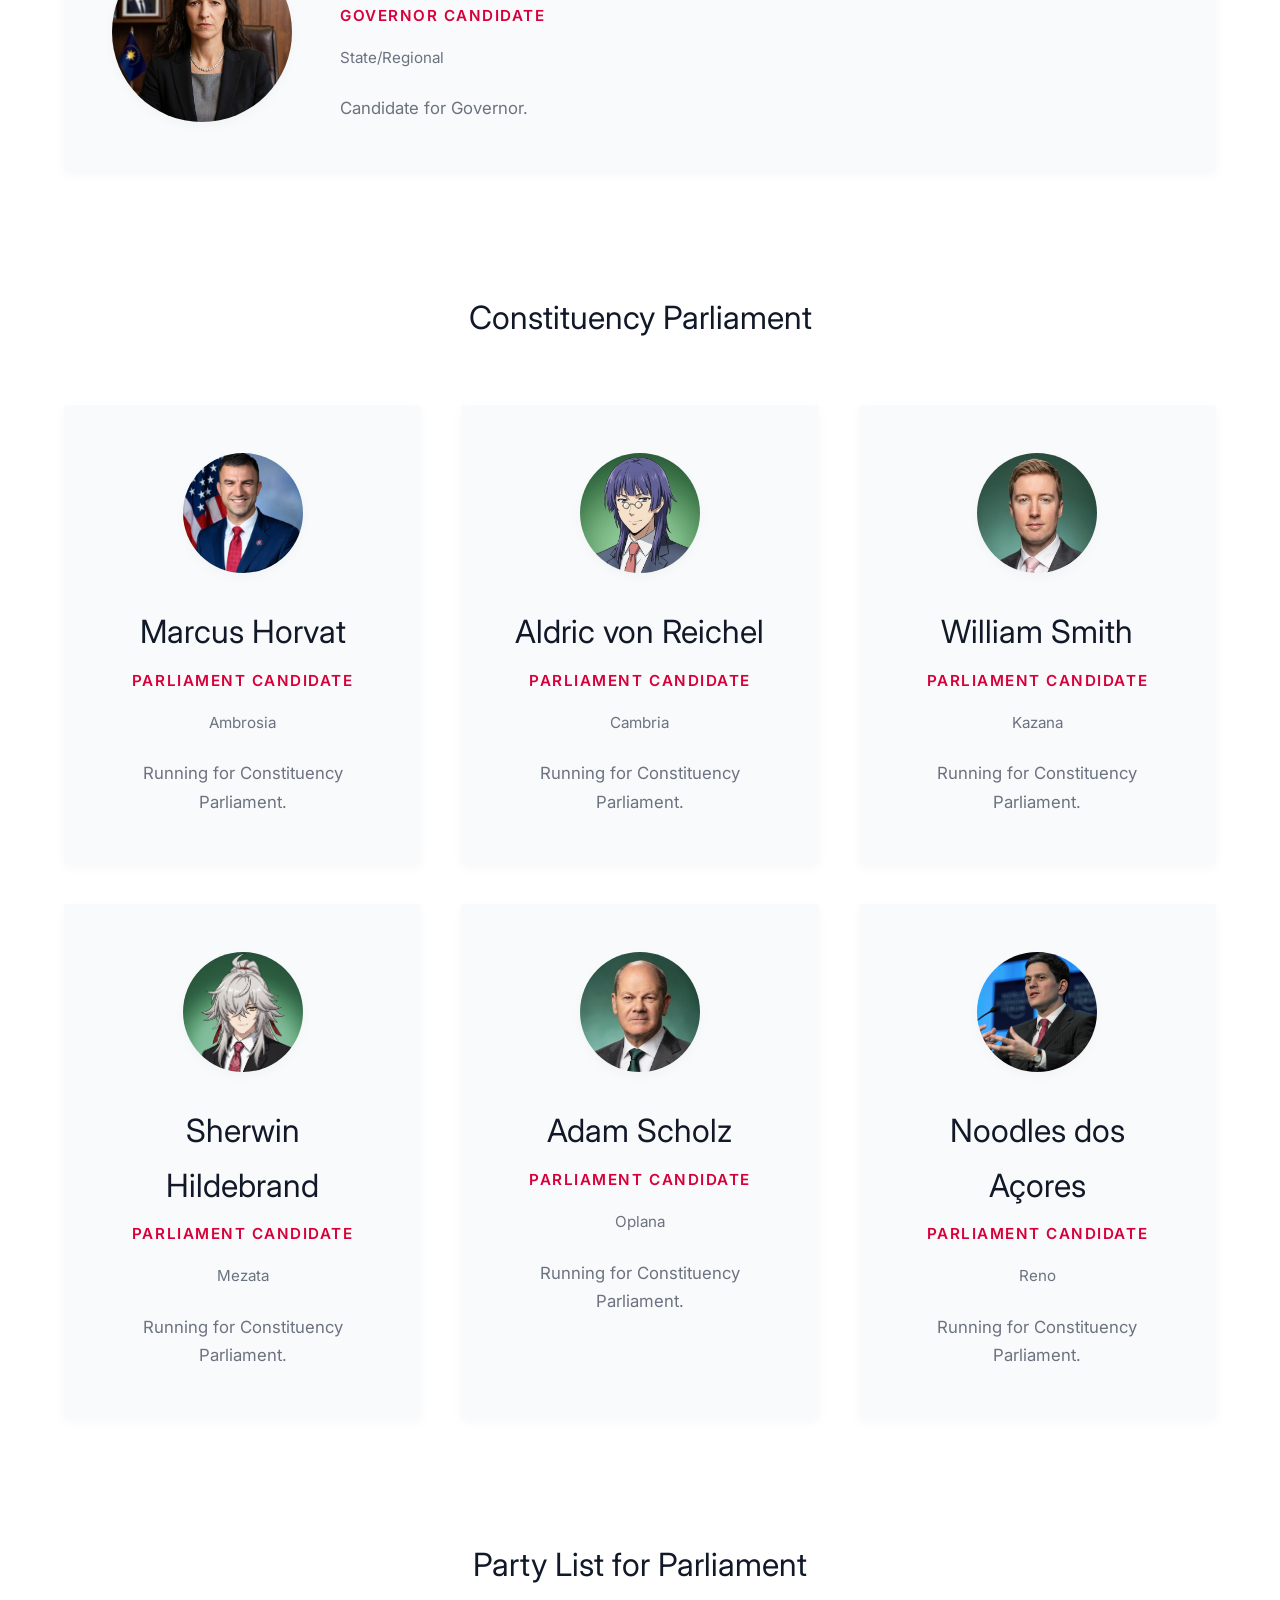
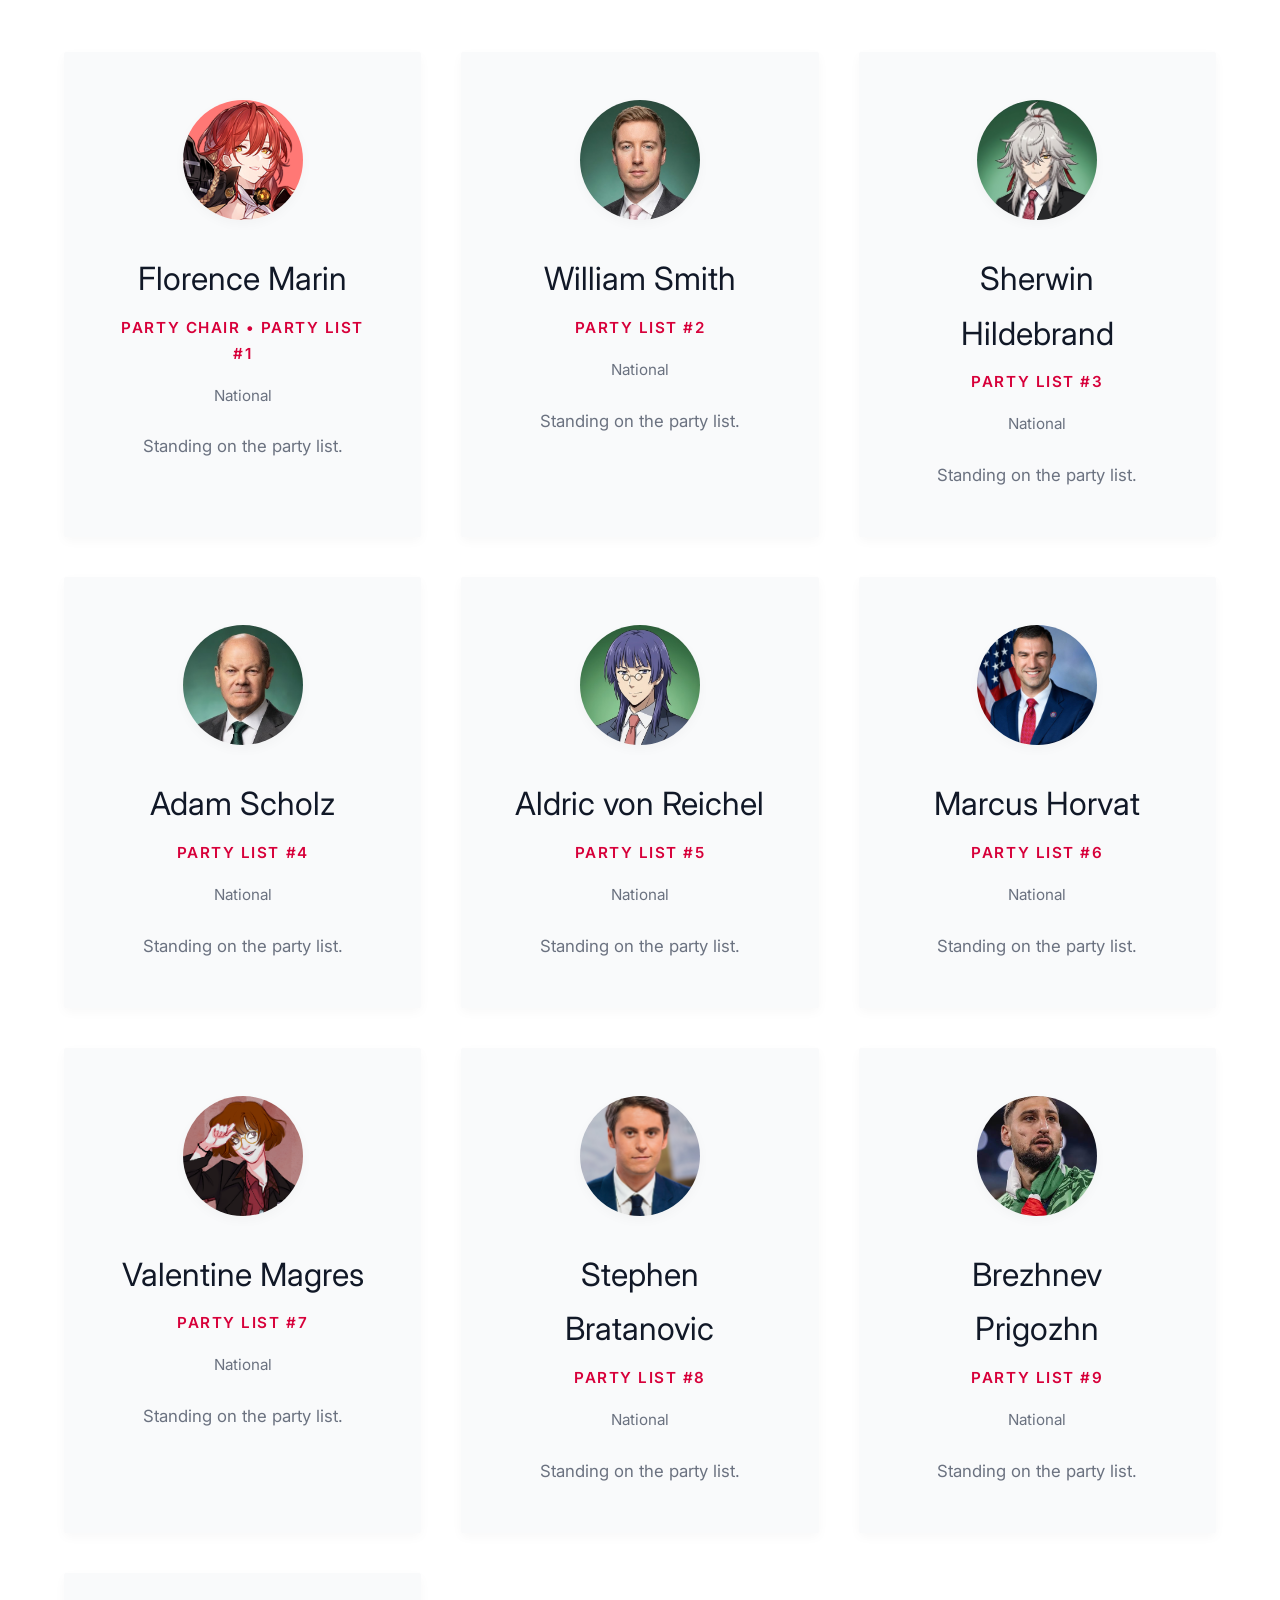
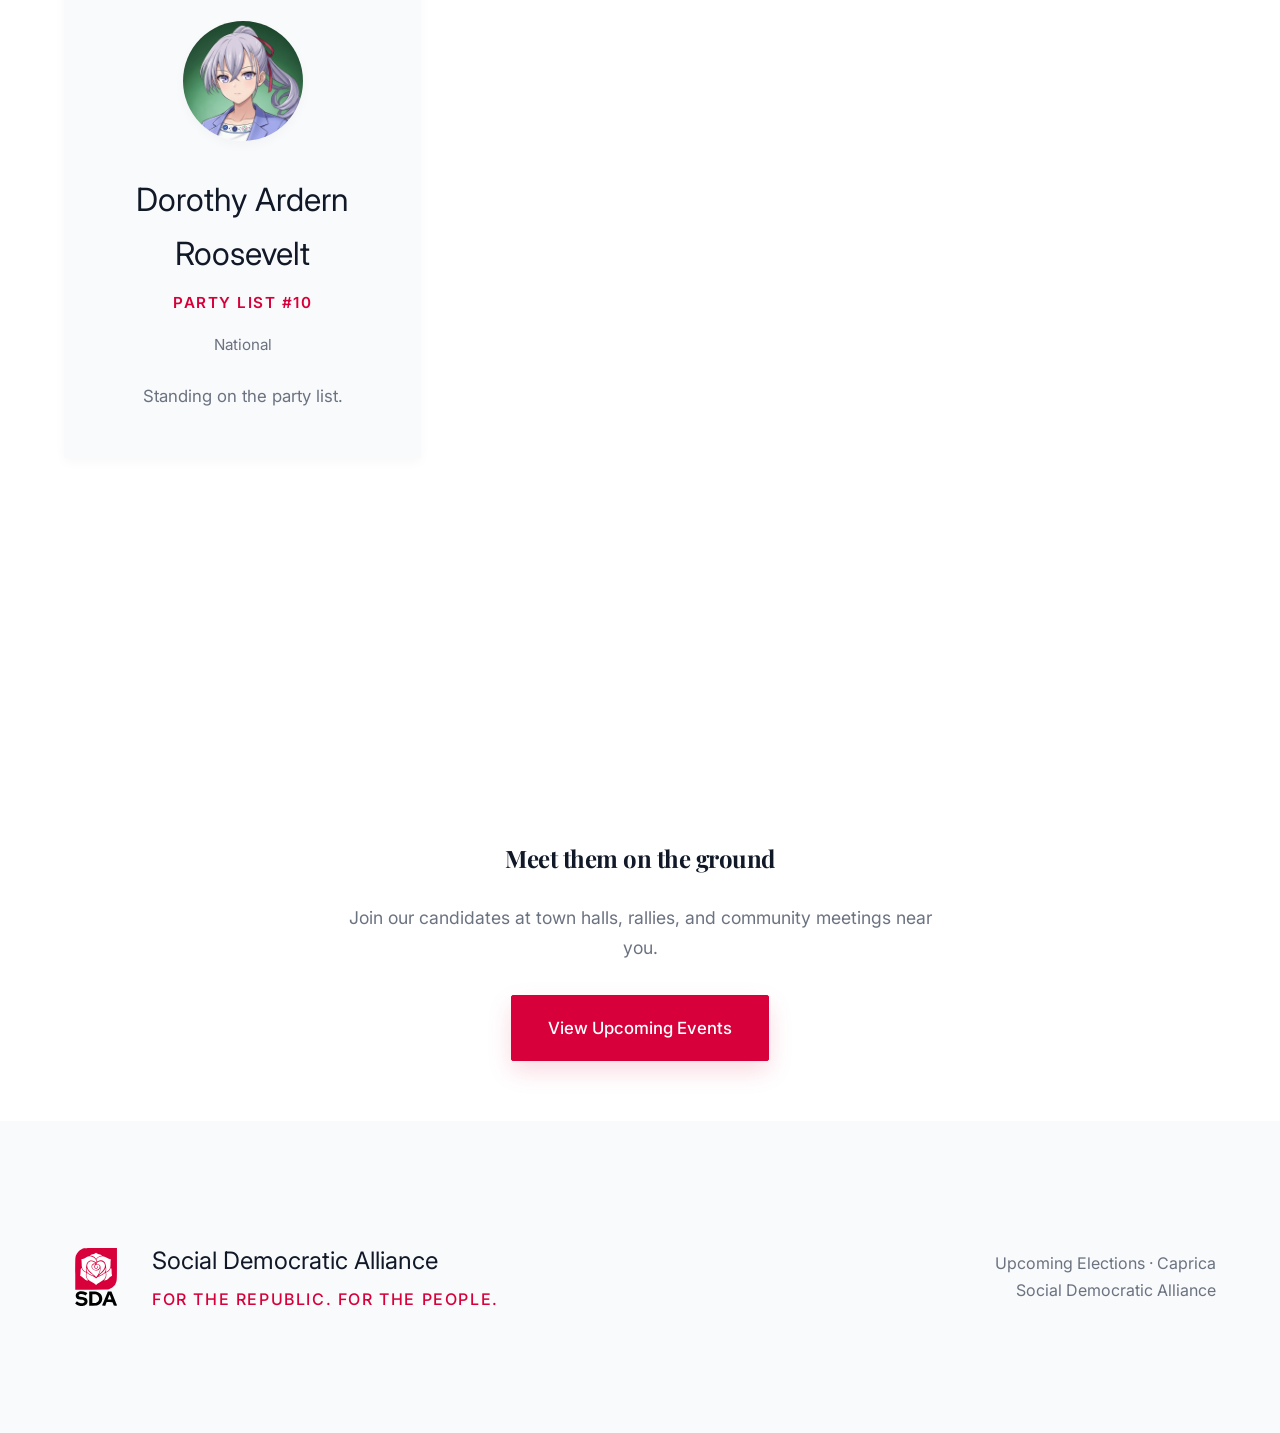
==== commit 81e4bf49: "fix: correction of typos on homepage hero section and candidate constituency" ====
--- a/candidates.html
+++ b/candidates.html
@@ -111,7 +111,7 @@
 <img alt="Aldric von Reichel" class="candidate-image" src="assets/images/portraits/AldricvonReichel.png" style="object-position: 100% 50%;"/>
 <div class="candidate-name" data-i18n="auto-candidates-21">Aldric von Reichel</div>
 <div class="candidate-role" data-i18n="auto-candidates-22">Parliament Candidate</div>
-<div class="candidate-constituency" data-i18n="auto-candidates-23">the Republic</div>
+<div class="candidate-constituency" data-i18n="auto-candidates-23">Cambria</div>
 <div class="candidate-bio" data-i18n="auto-candidates-24">Running for Constituency Parliament.</div>
 </div>
 <div class="candidate-card">
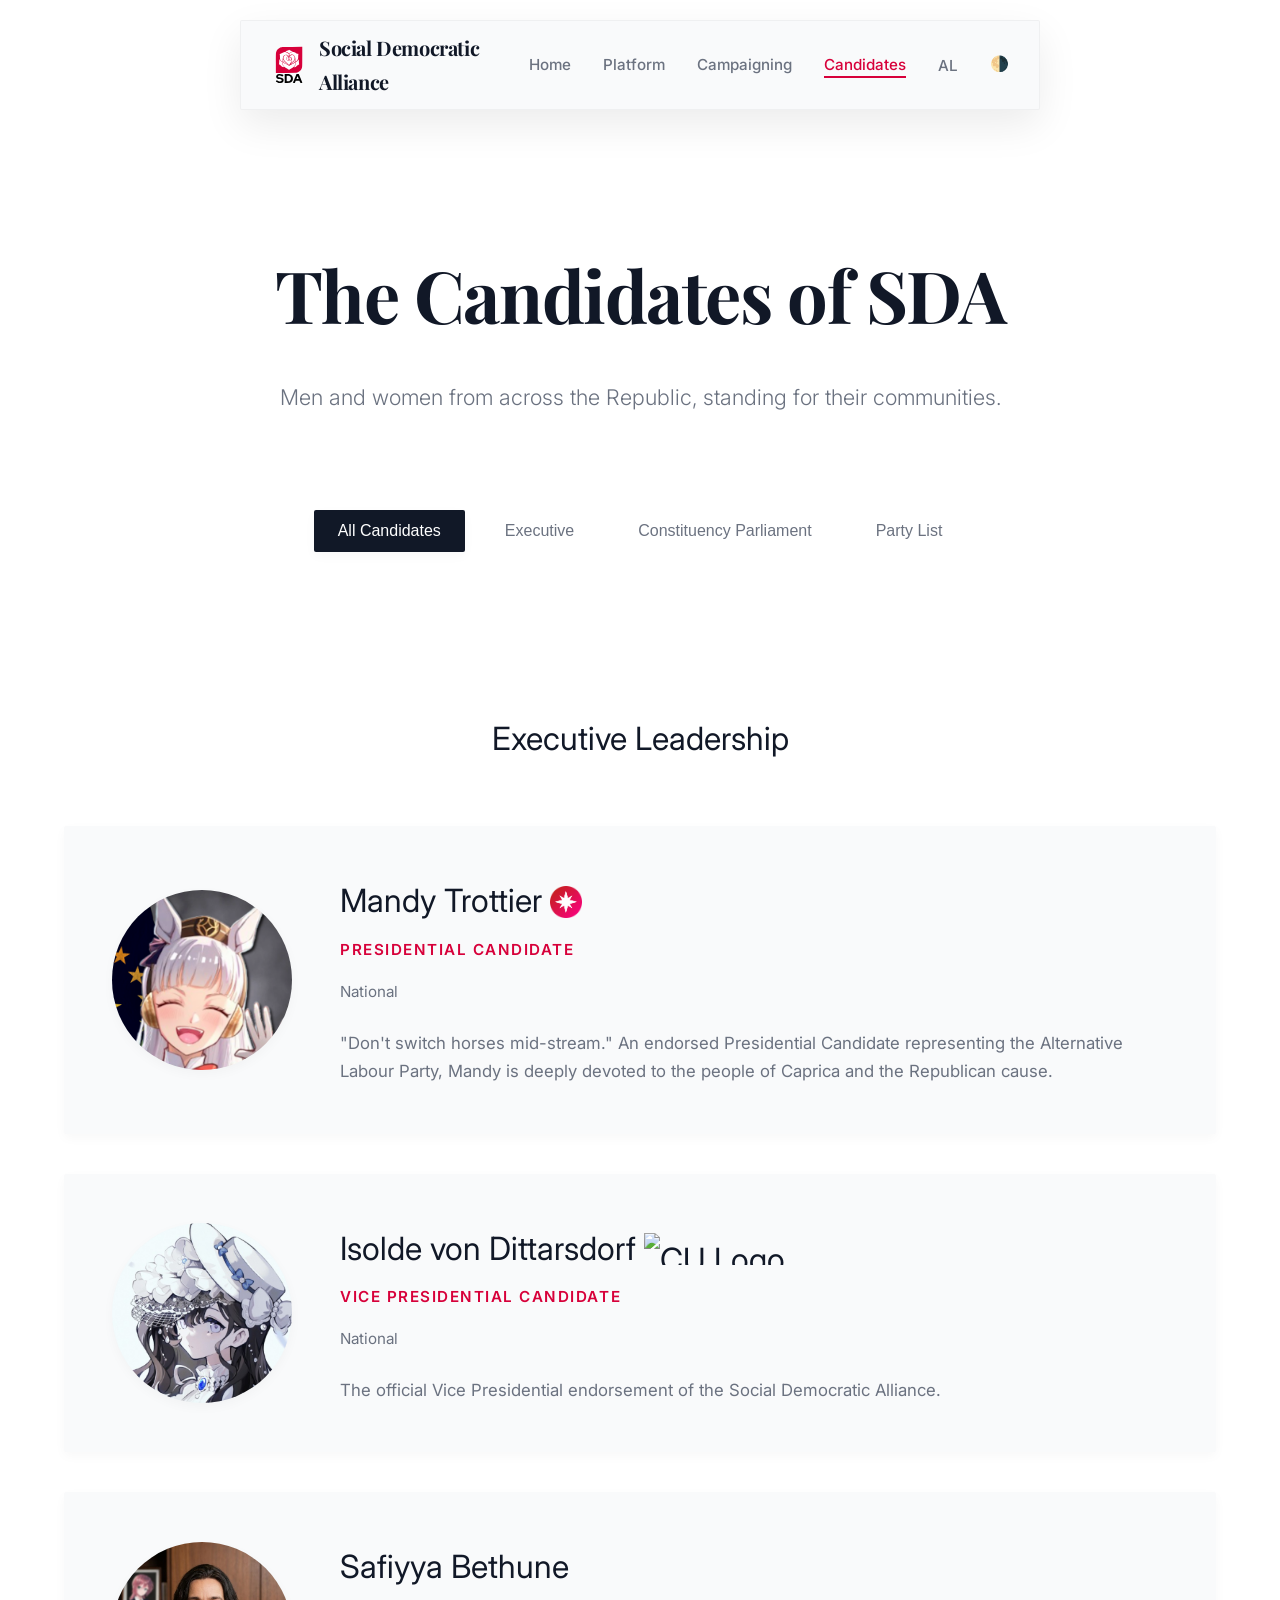
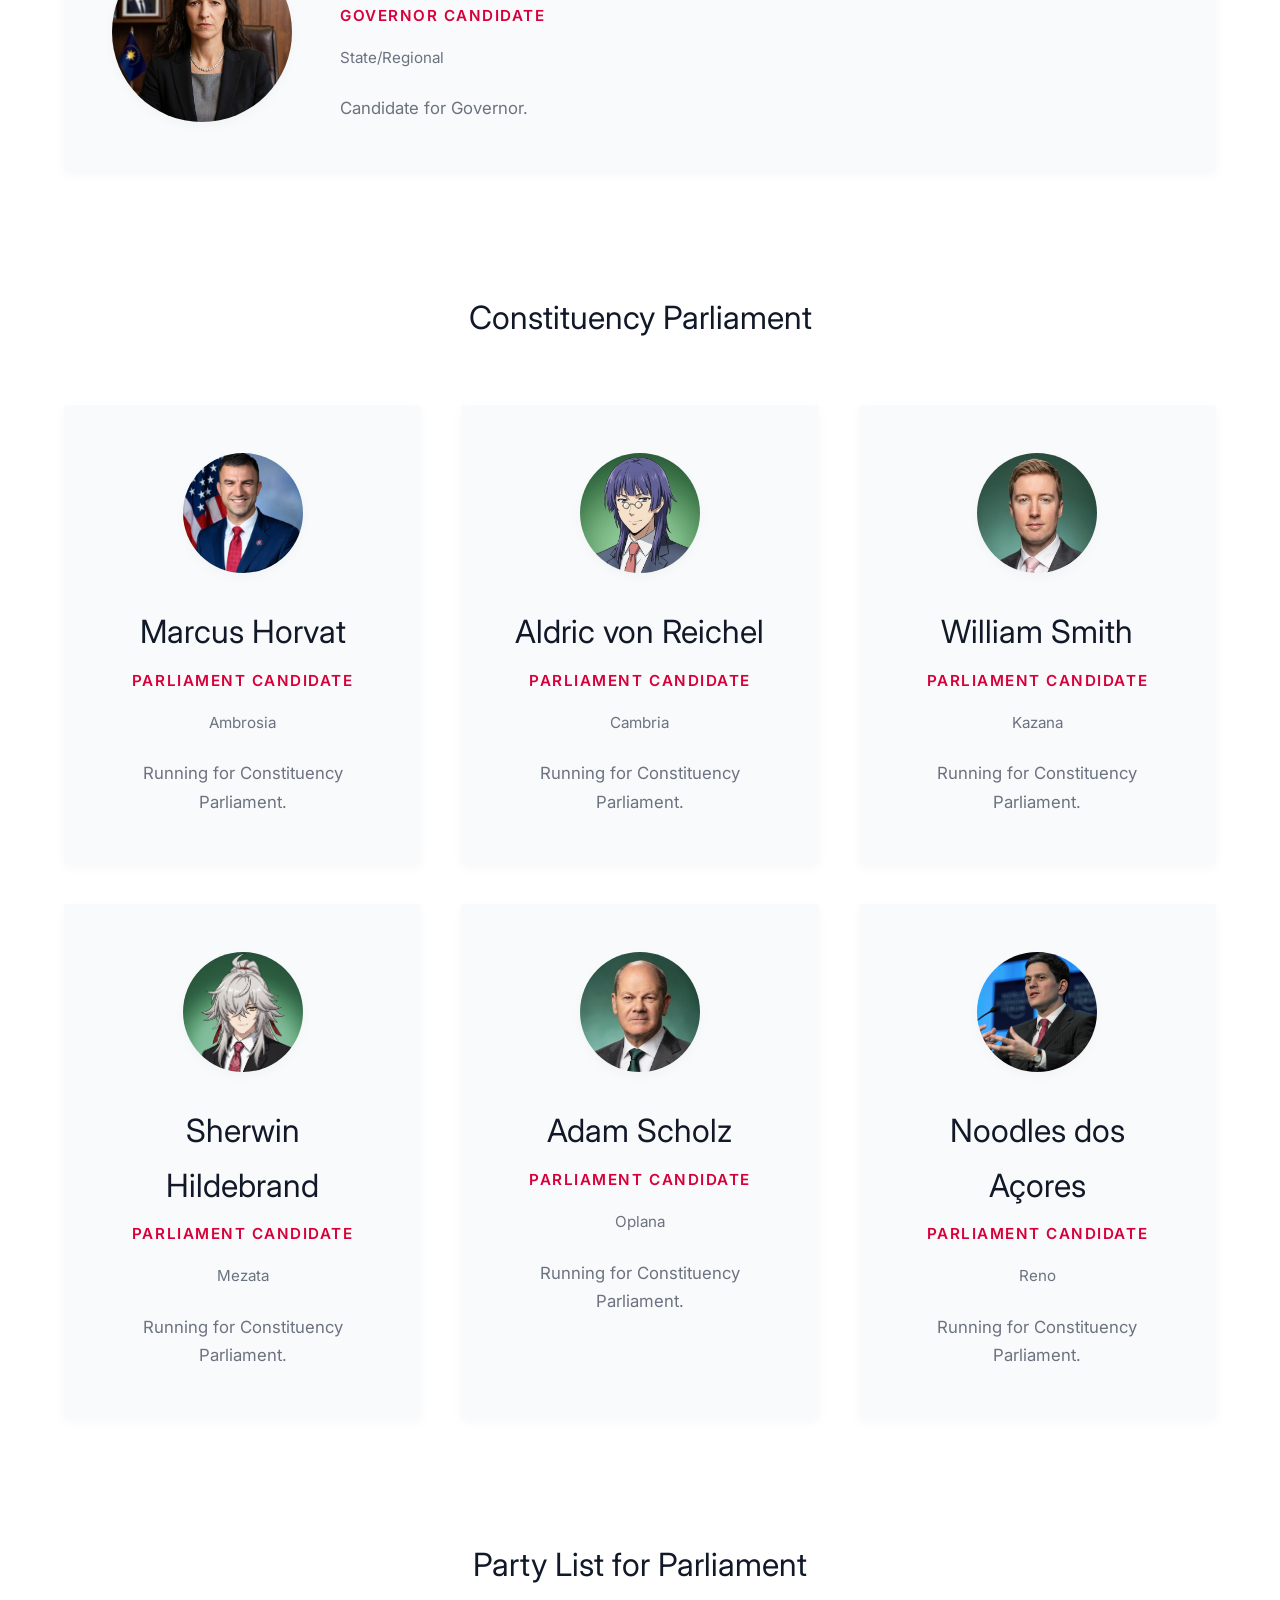
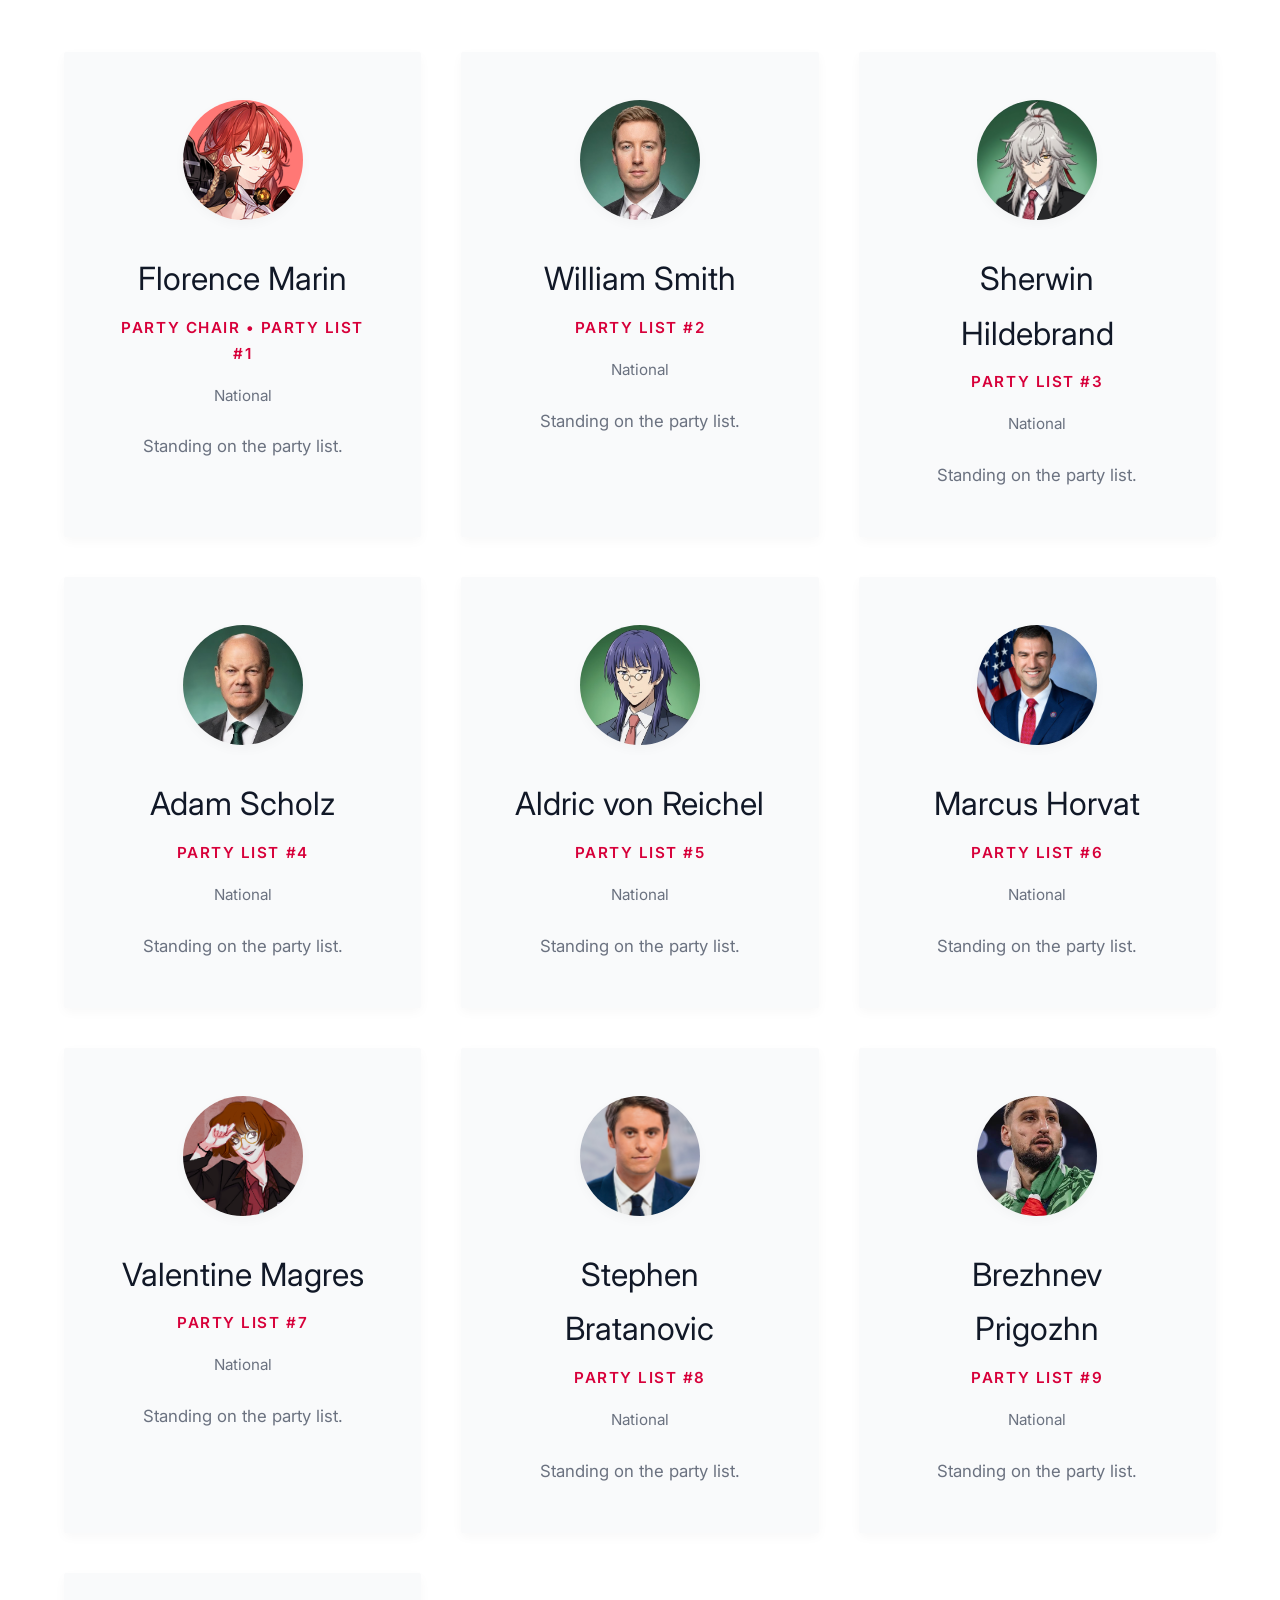
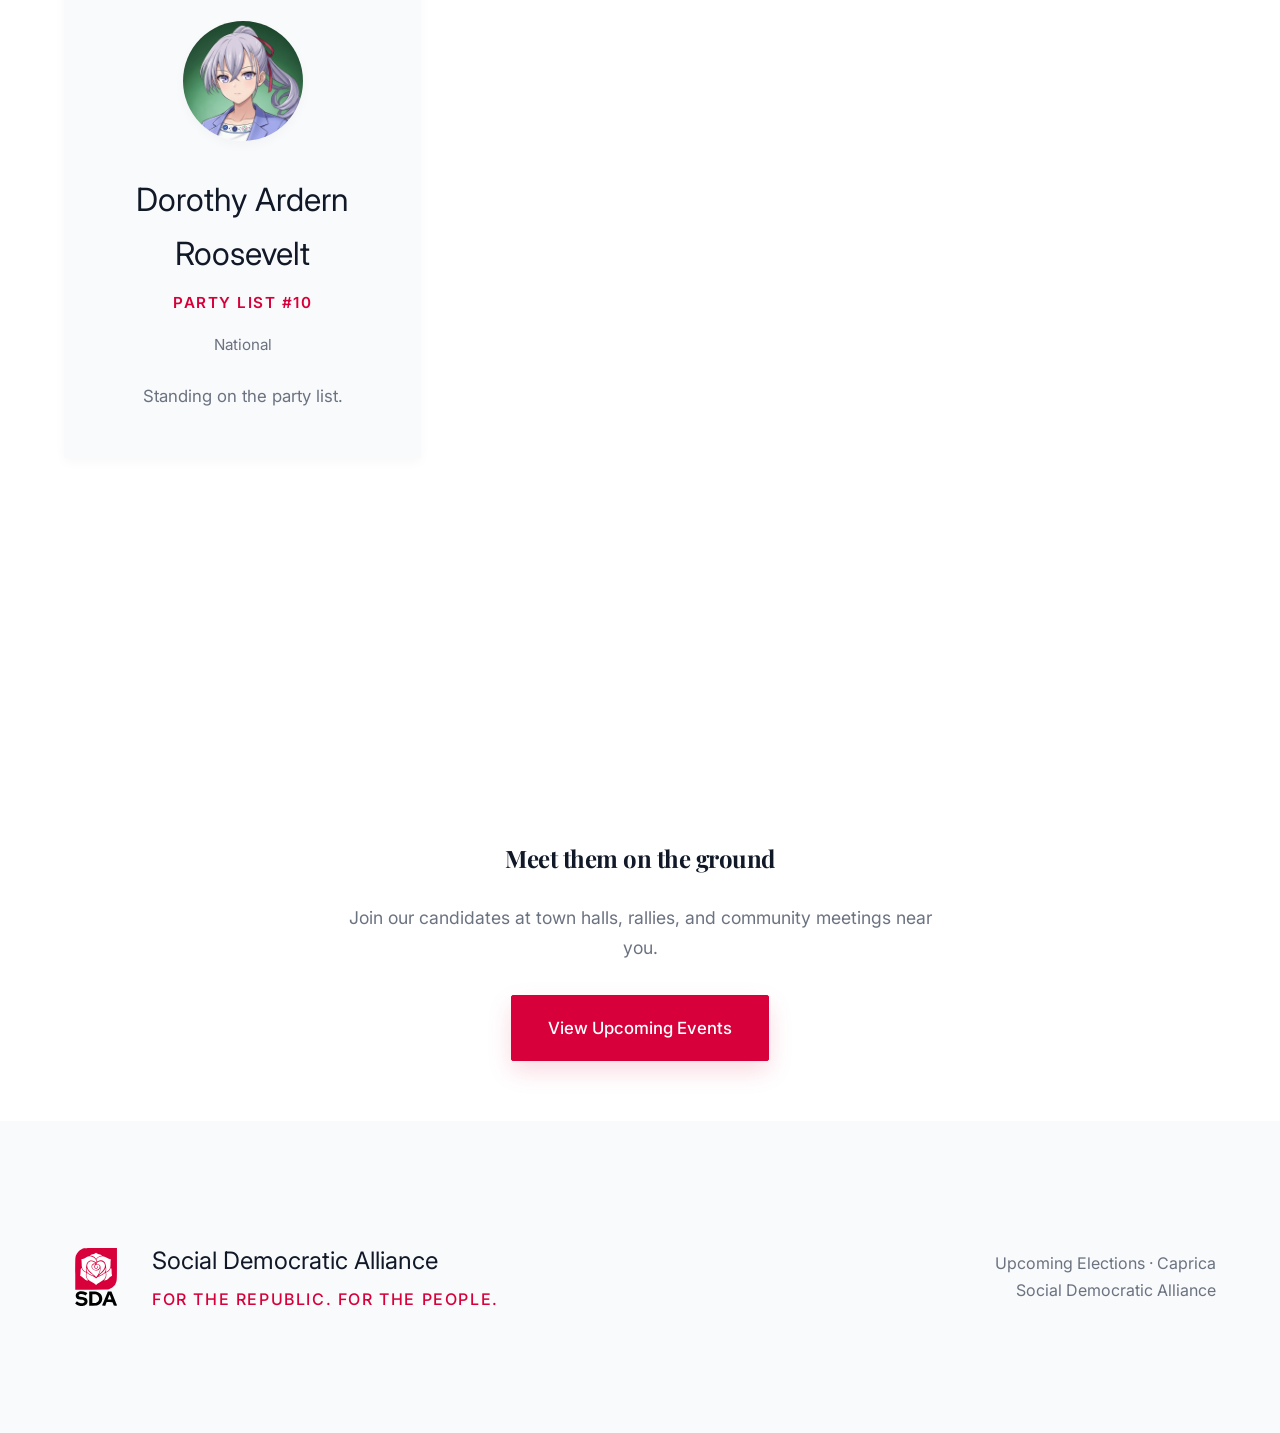
==== commit f96bc6f6: "feat: add Caprica Unity logo next to Isolde's name" ====
--- a/candidates.html
+++ b/candidates.html
@@ -27,7 +27,7 @@
 </head>
 <body>
 <nav>
-<a class="nav-brand" data-i18n="auto-candidates-83" href="index.html" style="text-decoration: none; color: inherit;">
+<a class="nav-brand" href="index.html" style="text-decoration: none; color: inherit;">
 <img alt="Social Democratic Alliance Logo" class="nav-logo logo-light" src="assets/images/SDAlogo.svg"/>
 <img alt="Social Democratic Alliance Logo" class="nav-logo logo-dark" src="assets/images/SDAlogo-dark.svg"/>
 <span class="nav-name" data-i18n="nav-name">Social Democratic Alliance</span>
@@ -80,7 +80,7 @@
 <div class="featured-candidate-card">
 <img alt="Isolde von Dittarsdorf" class="candidate-image" src="assets/images/portraits/IsoldeVonDittarsdorf.jpg"/>
 <div class="candidate-details">
-<div class="candidate-name" data-i18n="auto-candidates-12">Isolde von Dittarsdorf</div>
+<div class="candidate-name" data-i18n="auto-candidates-12" style="display: flex; align-items: center; gap: 8px;">Isolde von Dittarsdorf <img alt="CU Logo" src="assets/images/portraits/CapricaUnityLogo.png" style="height: 32px; width: auto;" title="Caprica Unity"/></div>
 <div class="candidate-role" data-i18n="auto-candidates-13">Vice Presidential Candidate</div>
 <div class="candidate-constituency" data-i18n="auto-candidates-14">National</div>
 <div class="candidate-bio" data-i18n="auto-candidates-15">The official Vice Presidential endorsement of the Social Democratic Alliance.</div>
--- a/assets/css/style.css
+++ b/assets/css/style.css
@@ -1,7 +1,8 @@
-
 /* SOCIAL DEMOCRATIC ALLIANCE - PREMIUM MINIMALIST DESIGN SYSTEM */
 
-*, *::before, *::after {
+*,
+*::before,
+*::after {
   box-sizing: border-box;
   margin: 0;
   padding: 0;
@@ -9,24 +10,25 @@
 
 :root {
   /* Core Palette */
-  --primary: #D7003A; /* Official Rose Red */
+  --primary: #D7003A;
+  /* Official Rose Red */
   --primary-hover: #B0002F;
   --primary-glow: rgba(215, 0, 58, 0.15);
-  
+
   /* Light Theme */
   --bg-body: #FFFFFF;
   --bg-surface: #F9FAFB;
   --text-main: #111827;
   --text-muted: #6B7280;
   --border-color: rgba(0, 0, 0, 0.04);
-  
+
   /* Shared Elements */
   --radius-sm: 0px;
   --radius-md: 0px;
   --radius-lg: 2px;
   --radius-xl: 2px;
-  --shadow-diffuse: 0 4px 12px rgba(0,0,0,0.03);
-  --shadow-hover: 0 8px 24px rgba(0,0,0,0.06);
+  --shadow-diffuse: 0 4px 12px rgba(0, 0, 0, 0.03);
+  --shadow-hover: 0 8px 24px rgba(0, 0, 0, 0.06);
   --transition: all 0.4s cubic-bezier(0.16, 1, 0.3, 1);
 }
 
@@ -36,8 +38,8 @@
   --text-main: #F9FAFB;
   --text-muted: #9CA3AF;
   --border-color: rgba(255, 255, 255, 0.04);
-  --shadow-diffuse: 0 4px 12px rgba(0,0,0,0.4);
-  --shadow-hover: 0 8px 24px rgba(0,0,0,0.6);
+  --shadow-diffuse: 0 4px 12px rgba(0, 0, 0, 0.4);
+  --shadow-hover: 0 8px 24px rgba(0, 0, 0, 0.6);
   --primary-glow: rgba(215, 0, 58, 0.25);
 }
 
@@ -55,7 +57,10 @@
   transition: background 0.4s ease, color 0.4s ease;
 }
 
-h1, h2, h3, .nav-name {
+h1,
+h2,
+h3,
+.nav-name {
   font-family: 'Playfair Display', serif;
   letter-spacing: -0.02em;
   color: var(--text-main);
@@ -64,237 +69,239 @@
 /* ==========================================================================
    NAVIGATION
    ========================================================================== */
-    /* NAV (Glassmorphism) */
-    nav {
-      position: fixed;
-      top: 0;
-      left: 0;
-      right: 0;
-      z-index: 100;
-      background: rgba(255, 255, 255, 0.85);
-      backdrop-filter: blur(12px);
-      -webkit-backdrop-filter: blur(12px);
-      border-bottom: 1px solid var(--border-color);
-      padding: 16px 5%;
-      display: flex;
-      justify-content: space-between;
-      align-items: center;
-      transition: var(--transition);
-    }
-
-    .nav-brand {
-      display: flex;
-      align-items: center;
-      gap: 12px;
-      cursor: pointer;
-    }
-
-    .nav-logo {
-      width: 40px;
-      height: 40px;
-      object-fit: contain;
-      background-color: transparent;
-      padding: 0;
-    }
-
-    .nav-name {
-      font-size: 1.25rem;
-      font-weight: 700;
-      color: var(--text-main);
-      letter-spacing: -0.02em;
-    }
-
-    .nav-links {
-      display: flex;
-      gap: 32px;
-      list-style: none;
-    }
-
-    .nav-links a {
-      text-decoration: none;
-      color: var(--text-muted);
-      font-size: 0.95rem;
-      font-weight: 500;
-      transition: var(--transition);
-      position: relative;
-    }
-
-    .nav-links a:hover,
-    .nav-links a.active {
-      color: var(--primary);
-    }
-
-    .nav-links a::after {
-      content: '';
-      position: absolute;
-      left: 0;
-      bottom: -4px;
-      width: 100%;
-      height: 2px;
-      background: var(--primary);
-      transform: scaleX(0);
-      transform-origin: right;
-      transition: transform 0.3s ease;
-    }
-
-    .nav-links a:hover::after,
-    .nav-links a.active::after {
-      transform: scaleX(1);
-      transform-origin: left;
-    }
-
-    /* LANG SWITCHER */
-    .lang-switcher {
-      position: relative;
-      display: flex;
-      align-items: center;
-      cursor: pointer;
-    }
-
-    .lang-toggle {
-      background: none;
-      border: none;
-      font-size: 0.95rem;
-      cursor: pointer;
-      color: var(--text-muted);
-      display: flex;
-      align-items: center;
-      gap: 6px;
-      padding: 0;
-      border-radius: 0;
-      transition: var(--transition);
-      font-weight: 500;
-      font-family: inherit;
-      position: relative;
-    }
-
-    .lang-toggle:hover,
-    .lang-switcher:hover .lang-toggle {
-      background: none;
-      color: var(--primary);
-    }
-
-    .lang-toggle::after {
-      content: '';
-      position: absolute;
-      left: 0;
-      bottom: -4px;
-      width: 100%;
-      height: 2px;
-      background: var(--primary);
-      transform: scaleX(0);
-      transform-origin: right;
-      transition: transform 0.3s ease;
-    }
-
-    .lang-toggle:hover::after,
-    .lang-switcher:hover .lang-toggle::after {
-      transform: scaleX(1);
-      transform-origin: left;
-    }
-
-    .lang-dropdown {
-      position: absolute;
-      top: 150%;
-      right: 0;
-      background: rgba(255, 255, 255, 0.95);
-      backdrop-filter: blur(12px);
-      -webkit-backdrop-filter: blur(12px);
-      border: 1px solid var(--border-color);
-      border-radius: 0;
-      box-shadow: var(--shadow-md);
-      min-width: 180px;
-      opacity: 0;
-      visibility: hidden;
-      transform: translateY(-10px);
-      transition: var(--transition);
-      z-index: 200;
-      overflow: hidden;
-    }
-
-    .lang-switcher:hover .lang-dropdown,
-    .lang-switcher:focus-within .lang-dropdown {
-      opacity: 1;
-      visibility: visible;
-      transform: translateY(0);
-    }
-
-    .lang-option {
-      display: flex;
-      align-items: center;
-      gap: 12px;
-      padding: 12px 16px;
-      width: 100%;
-      background: none;
-      border: none;
-      text-align: left;
-      font-size: 0.95rem;
-      font-weight: 500;
-      color: var(--text-main);
-      cursor: pointer;
-      transition: var(--transition);
-      font-family: inherit;
-    }
-
-    .lang-option:hover {
-      background: var(--primary-light);
-      color: var(--primary);
-    }
-
-    .lang-option.active {
-      color: var(--primary);
-      background: rgba(215, 0, 58, 0.05);
-      font-weight: 700;
-    }
-
-    /* PAGES */
-    .page {
-      padding-top: 100px; /* offset for fixed nav */
-    }
-
-    
-
-    
-
-
-    html.dark-theme nav {
-      background: rgba(30, 30, 30, 0.85);
-      border-bottom: 1px solid var(--border-color);
-    }
-
-    html.dark-theme .lang-dropdown {
-      background: rgba(30, 30, 30, 0.95);
-    }
-    
-    html.dark-theme .lang-toggle:hover,
-    html.dark-theme .lang-option:hover {
-      background: rgba(255, 255, 255, 0.1);
-    }
-    
-    html.dark-theme .lang-option.active {
-      background: rgba(215, 0, 58, 0.15);
-    }
-    
-    .theme-toggle {
-      font-size: 1.25rem;
-      cursor: pointer;
-      text-decoration: none;
-      display: flex;
-      align-items: center;
-      justify-content: center;
-      transition: transform 0.3s ease;
-    }
-    
-    .theme-toggle:hover {
-      transform: scale(1.1);
-    }
+/* NAV (Glassmorphism) */
+nav {
+  position: fixed;
+  top: 0;
+  left: 0;
+  right: 0;
+  z-index: 100;
+  background: rgba(255, 255, 255, 0.85);
+  backdrop-filter: blur(12px);
+  -webkit-backdrop-filter: blur(12px);
+  border-bottom: 1px solid var(--border-color);
+  padding: 16px 5%;
+  display: flex;
+  justify-content: space-between;
+  align-items: center;
+  transition: var(--transition);
+}
+
+.nav-brand {
+  display: flex;
+  align-items: center;
+  gap: 12px;
+  cursor: pointer;
+}
+
+.nav-logo {
+  width: 40px;
+  height: 40px;
+  object-fit: contain;
+  background-color: transparent;
+  padding: 0;
+}
+
+.nav-name {
+  font-size: 1.25rem;
+  font-weight: 700;
+  color: var(--text-main);
+  letter-spacing: -0.02em;
+}
+
+.nav-links {
+  display: flex;
+  gap: 32px;
+  list-style: none;
+}
+
+.nav-links a {
+  text-decoration: none;
+  color: var(--text-muted);
+  font-size: 0.95rem;
+  font-weight: 500;
+  transition: var(--transition);
+  position: relative;
+}
+
+.nav-links a:hover,
+.nav-links a.active {
+  color: var(--primary);
+}
+
+.nav-links a::after {
+  content: '';
+  position: absolute;
+  left: 0;
+  bottom: -4px;
+  width: 100%;
+  height: 2px;
+  background: var(--primary);
+  transform: scaleX(0);
+  transform-origin: right;
+  transition: transform 0.3s ease;
+}
+
+.nav-links a:hover::after,
+.nav-links a.active::after {
+  transform: scaleX(1);
+  transform-origin: left;
+}
+
+/* LANG SWITCHER */
+.lang-switcher {
+  position: relative;
+  display: flex;
+  align-items: center;
+  cursor: pointer;
+}
+
+.lang-toggle {
+  background: none;
+  border: none;
+  font-size: 0.95rem;
+  cursor: pointer;
+  color: var(--text-muted);
+  display: flex;
+  align-items: center;
+  gap: 6px;
+  padding: 0;
+  border-radius: 0;
+  transition: var(--transition);
+  font-weight: 500;
+  font-family: inherit;
+  position: relative;
+}
+
+.lang-toggle:hover,
+.lang-switcher:hover .lang-toggle {
+  background: none;
+  color: var(--primary);
+}
+
+.lang-toggle::after {
+  content: '';
+  position: absolute;
+  left: 0;
+  bottom: -4px;
+  width: 100%;
+  height: 2px;
+  background: var(--primary);
+  transform: scaleX(0);
+  transform-origin: right;
+  transition: transform 0.3s ease;
+}
+
+.lang-toggle:hover::after,
+.lang-switcher:hover .lang-toggle::after {
+  transform: scaleX(1);
+  transform-origin: left;
+}
+
+.lang-dropdown {
+  position: absolute;
+  top: 150%;
+  right: 0;
+  background: rgba(255, 255, 255, 0.95);
+  backdrop-filter: blur(12px);
+  -webkit-backdrop-filter: blur(12px);
+  border: 1px solid var(--border-color);
+  border-radius: 0;
+  box-shadow: var(--shadow-md);
+  min-width: 180px;
+  opacity: 0;
+  visibility: hidden;
+  transform: translateY(-10px);
+  transition: var(--transition);
+  z-index: 200;
+  overflow: hidden;
+}
+
+.lang-switcher:hover .lang-dropdown,
+.lang-switcher:focus-within .lang-dropdown {
+  opacity: 1;
+  visibility: visible;
+  transform: translateY(0);
+}
+
+.lang-option {
+  display: flex;
+  align-items: center;
+  gap: 12px;
+  padding: 12px 16px;
+  width: 100%;
+  background: none;
+  border: none;
+  text-align: left;
+  font-size: 0.95rem;
+  font-weight: 500;
+  color: var(--text-main);
+  cursor: pointer;
+  transition: var(--transition);
+  font-family: inherit;
+}
+
+.lang-option:hover {
+  background: var(--primary-light);
+  color: var(--primary);
+}
+
+.lang-option.active {
+  color: var(--primary);
+  background: rgba(215, 0, 58, 0.05);
+  font-weight: 700;
+}
+
+/* PAGES */
+.page {
+  padding-top: 100px;
+  /* offset for fixed nav */
+}
+
+
+
+
+
+
+html.dark-theme nav {
+  background: rgba(30, 30, 30, 0.85);
+  border-bottom: 1px solid var(--border-color);
+}
+
+html.dark-theme .lang-dropdown {
+  background: rgba(30, 30, 30, 0.95);
+}
+
+html.dark-theme .lang-toggle:hover,
+html.dark-theme .lang-option:hover {
+  background: rgba(255, 255, 255, 0.1);
+}
+
+html.dark-theme .lang-option.active {
+  background: rgba(215, 0, 58, 0.15);
+}
+
+.theme-toggle {
+  font-size: 1.25rem;
+  cursor: pointer;
+  text-decoration: none;
+  display: flex;
+  align-items: center;
+  justify-content: center;
+  transition: transform 0.3s ease;
+}
+
+.theme-toggle:hover {
+  transform: scale(1.1);
+}
 
 
 
 /* ==========================================================================
    BUTTONS
    ========================================================================== */
-.btn-primary, .btn-outline {
+.btn-primary,
+.btn-outline {
   padding: 18px 36px;
   font-size: 1.05rem;
   font-weight: 500;
@@ -340,7 +347,9 @@
 /* ==========================================================================
    HERO SECTION
    ========================================================================== */
-.page-section { padding-top: 160px; }
+.page-section {
+  padding-top: 160px;
+}
 
 .hero {
   display: flex;
@@ -380,7 +389,8 @@
 }
 
 .hero-buttons {
-  display: flex; gap: 24px;
+  display: flex;
+  gap: 24px;
 }
 
 .hero-visual img {
@@ -388,8 +398,11 @@
   max-width: 500px;
   opacity: 0.9;
 }
+
 /* Removed opacity reduction to keep logo bright in dark mode */
-html.dark-theme .hero-visual img { opacity: 1; }
+html.dark-theme .hero-visual img {
+  opacity: 1;
+}
 
 /* ==========================================================================
    SHARED SECTIONS & BENTO
@@ -403,6 +416,7 @@
 .bento-item {
   transition: transform 0.4s cubic-bezier(0.16, 1, 0.3, 1), border-color 0.4s cubic-bezier(0.16, 1, 0.3, 1), box-shadow 0.4s cubic-bezier(0.16, 1, 0.3, 1);
 }
+
 .bento-item:hover {
   transform: translateY(-4px);
   border-color: var(--primary) !important;
@@ -436,7 +450,9 @@
   margin: 0 auto;
 }
 
-.candidates-category { margin-bottom: 120px; }
+.candidates-category {
+  margin-bottom: 120px;
+}
 
 .category-label {
   font-size: 2rem;
@@ -445,7 +461,8 @@
   text-align: center;
 }
 
-.candidates-grid, .masonry-candidates {
+.candidates-grid,
+.masonry-candidates {
   display: grid;
   grid-template-columns: repeat(auto-fit, minmax(320px, 1fr));
   gap: 40px;
@@ -453,11 +470,15 @@
 
 /* Feature Candidates (Executive) */
 .featured-candidates {
-  display: flex; flex-direction: column; gap: 40px; margin-bottom: 40px;
+  display: flex;
+  flex-direction: column;
+  gap: 40px;
+  margin-bottom: 40px;
 }
 
 /* Universal Card Style for Candidates */
-.candidate-card, .featured-candidate-card {
+.candidate-card,
+.featured-candidate-card {
   background: var(--bg-surface);
   border-radius: var(--radius-lg);
   padding: 48px;
@@ -478,13 +499,15 @@
   gap: 48px;
 }
 
-.candidate-card:hover, .featured-candidate-card:hover {
+.candidate-card:hover,
+.featured-candidate-card:hover {
   transform: translateY(-8px);
   box-shadow: 0 15px 40px var(--primary-glow);
   border-color: var(--primary);
 }
 
-.candidate-image, .candidate-initials {
+.candidate-image,
+.candidate-initials {
   width: 120px;
   height: 120px;
   border-radius: 50%;
@@ -492,7 +515,9 @@
   margin-bottom: 32px;
   box-shadow: var(--shadow-diffuse);
   background: var(--bg-body);
-  display: flex; align-items: center; justify-content: center;
+  display: flex;
+  align-items: center;
+  justify-content: center;
   font-size: 2.5rem;
   font-family: 'Playfair Display', serif;
   color: var(--text-main);
@@ -500,7 +525,9 @@
 
 .featured-candidate-card .candidate-image,
 .featured-candidate-card .candidate-initials {
-  width: 180px; height: 180px; margin-bottom: 0;
+  width: 180px;
+  height: 180px;
+  margin-bottom: 0;
 }
 
 .candidate-name {
@@ -540,7 +567,11 @@
 }
 
 .event-filters {
-  display: flex; justify-content: center; gap: 16px; margin-bottom: 80px; flex-wrap: wrap;
+  display: flex;
+  justify-content: center;
+  gap: 16px;
+  margin-bottom: 80px;
+  flex-wrap: wrap;
 }
 
 .filter-btn {
@@ -555,11 +586,20 @@
   transition: var(--transition);
 }
 
-.filter-btn:hover { color: var(--text-main); }
-.filter-btn.active { background: var(--text-main); color: var(--bg-body); box-shadow: var(--shadow-diffuse); }
+.filter-btn:hover {
+  color: var(--text-main);
+}
+
+.filter-btn.active {
+  background: var(--text-main);
+  color: var(--bg-body);
+  box-shadow: var(--shadow-diffuse);
+}
 
 .events-list {
-  display: flex; flex-direction: column; gap: 40px;
+  display: flex;
+  flex-direction: column;
+  gap: 40px;
 }
 
 .event-card {
@@ -579,51 +619,110 @@
 
 .event-date {
   padding: 48px;
-  display: flex; flex-direction: column; align-items: center; justify-content: center;
+  display: flex;
+  flex-direction: column;
+  align-items: center;
+  justify-content: center;
   background: var(--bg-body);
   min-width: 160px;
 }
 
 .event-date-month {
-  font-size: 0.9rem; font-weight: 600; color: var(--primary); text-transform: uppercase; letter-spacing: 0.2em; margin-bottom: 8px;
-}
+  font-size: 0.9rem;
+  font-weight: 600;
+  color: var(--primary);
+  text-transform: uppercase;
+  letter-spacing: 0.2em;
+  margin-bottom: 8px;
+}
+
 .event-date-day {
-  font-size: 4rem; font-weight: 300; font-family: 'Playfair Display', serif; line-height: 1;
-}
-
-.event-details { padding: 48px; flex-grow: 1; }
-.event-title { font-size: 2rem; margin-bottom: 16px; }
-.event-location, .event-time { font-size: 1rem; color: var(--text-muted); margin-bottom: 12px; font-weight: 300;}
-.event-desc { margin-top: 24px; font-size: 1.1rem; color: var(--text-muted); }
-.event-action { padding: 48px; display: flex; align-items: center; }
+  font-size: 4rem;
+  font-weight: 300;
+  font-family: 'Playfair Display', serif;
+  line-height: 1;
+}
+
+.event-details {
+  padding: 48px;
+  flex-grow: 1;
+}
+
+.event-title {
+  font-size: 2rem;
+  margin-bottom: 16px;
+}
+
+.event-location,
+.event-time {
+  font-size: 1rem;
+  color: var(--text-muted);
+  margin-bottom: 12px;
+  font-weight: 300;
+}
+
+.event-desc {
+  margin-top: 24px;
+  font-size: 1.1rem;
+  color: var(--text-muted);
+}
+
+.event-action {
+  padding: 48px;
+  display: flex;
+  align-items: center;
+}
 
 /* ==========================================================================
    PLATFORM ZIGZAG
    ========================================================================== */
 .platform-zigzag {
-  display: flex; flex-direction: column; gap: 120px;
+  display: flex;
+  flex-direction: column;
+  gap: 120px;
   padding: 80px 5% 160px;
-  max-width: 1200px; margin: 0 auto;
+  max-width: 1200px;
+  margin: 0 auto;
 }
 
 .zigzag-row {
-  display: flex; align-items: center; gap: 80px;
-}
-.zigzag-row:nth-child(even) { flex-direction: row-reverse; }
+  display: flex;
+  align-items: center;
+  gap: 80px;
+}
+
+.zigzag-row:nth-child(even) {
+  flex-direction: row-reverse;
+}
 
 .zigzag-image-placeholder {
   flex: 0 0 auto;
-  width: 100%; max-width: 440px; aspect-ratio: 4/3;
+  width: 100%;
+  max-width: 440px;
+  aspect-ratio: 4/3;
   background: var(--bg-surface);
   border-radius: var(--radius-lg);
-  display: flex; align-items: center; justify-content: center;
+  display: flex;
+  align-items: center;
+  justify-content: center;
   color: var(--text-muted);
   box-shadow: var(--shadow-diffuse);
 }
 
-.zigzag-content { flex: 1; }
-.zigzag-title { font-size: 2.5rem; margin-bottom: 24px; }
-.zigzag-desc { font-size: 1.15rem; color: var(--text-muted); font-weight: 300; }
+.zigzag-content {
+  flex: 1;
+}
+
+.zigzag-title {
+  font-size: 2.5rem;
+  margin-bottom: 24px;
+}
+
+.zigzag-desc {
+  font-size: 1.15rem;
+  color: var(--text-muted);
+  font-weight: 300;
+}
 
 /* ==========================================================================
    PAGE HEADERS
@@ -634,8 +733,17 @@
   margin: 0 auto;
   text-align: center;
 }
-.page-header h1 { font-size: 4.5rem; margin-bottom: 24px; }
-.page-header p { font-size: 1.35rem; color: var(--text-muted); font-weight: 300; }
+
+.page-header h1 {
+  font-size: 4.5rem;
+  margin-bottom: 24px;
+}
+
+.page-header p {
+  font-size: 1.35rem;
+  color: var(--text-muted);
+  font-weight: 300;
+}
 
 /* ==========================================================================
    FOOTER
@@ -646,72 +754,218 @@
 }
 
 .footer-container {
-  max-width: 1400px; margin: 0 auto;
-  display: flex; justify-content: space-between; align-items: center;
-}
-.footer-brand { display: flex; align-items: center; gap: 24px; }
-.footer-brand img { width: 64px; height: 64px; }
-.footer-name { font-size: 1.5rem; margin-bottom: 4px; }
-.footer-motto { font-size: 1rem; color: var(--primary); font-weight: 500; letter-spacing: 0.1em; text-transform: uppercase; }
-.footer-copy { text-align: right; font-size: 1rem; color: var(--text-muted); }
+  max-width: 1400px;
+  margin: 0 auto;
+  display: flex;
+  justify-content: space-between;
+  align-items: center;
+}
+
+.footer-brand {
+  display: flex;
+  align-items: center;
+  gap: 24px;
+}
+
+.footer-brand img {
+  width: 64px;
+  height: 64px;
+}
+
+.footer-name {
+  font-size: 1.5rem;
+  margin-bottom: 4px;
+}
+
+.footer-motto {
+  font-size: 1rem;
+  color: var(--primary);
+  font-weight: 500;
+  letter-spacing: 0.1em;
+  text-transform: uppercase;
+}
+
+.footer-copy {
+  text-align: right;
+  font-size: 1rem;
+  color: var(--text-muted);
+}
 
 /* ==========================================================================
    MODALS
    ========================================================================== */
 .modal-backdrop {
-  position: fixed; top: 0; left: 0; right: 0; bottom: 0;
-  background: rgba(0, 0, 0, 0.4); backdrop-filter: blur(8px); -webkit-backdrop-filter: blur(8px);
-  z-index: 1000; display: flex; justify-content: center; align-items: center;
-  opacity: 0; visibility: hidden; transition: all 0.4s ease;
-}
-.modal-backdrop.active { opacity: 1; visibility: visible; }
+  position: fixed;
+  top: 0;
+  left: 0;
+  right: 0;
+  bottom: 0;
+  background: rgba(0, 0, 0, 0.4);
+  backdrop-filter: blur(8px);
+  -webkit-backdrop-filter: blur(8px);
+  z-index: 1000;
+  display: flex;
+  justify-content: center;
+  align-items: center;
+  opacity: 0;
+  visibility: hidden;
+  transition: all 0.4s ease;
+}
+
+.modal-backdrop.active {
+  opacity: 1;
+  visibility: visible;
+}
 
 .modal-content {
-  background: var(--bg-body); padding: 48px; border-radius: var(--radius-xl);
-  width: 90%; max-width: 480px; position: relative;
-  transform: translateY(40px) scale(0.95); opacity: 0;
+  background: var(--bg-body);
+  padding: 48px;
+  border-radius: var(--radius-xl);
+  width: 90%;
+  max-width: 480px;
+  position: relative;
+  transform: translateY(40px) scale(0.95);
+  opacity: 0;
   transition: all 0.5s cubic-bezier(0.16, 1, 0.3, 1);
   box-shadow: var(--shadow-hover);
 }
-.modal-backdrop.active .modal-content { transform: translateY(0) scale(1); opacity: 1; }
+
+.modal-backdrop.active .modal-content {
+  transform: translateY(0) scale(1);
+  opacity: 1;
+}
 
 .modal-close {
-  position: absolute; top: 24px; right: 24px; background: none; border: none;
-  font-size: 24px; cursor: pointer; color: var(--text-muted);
-}
-.modal-close:hover { color: var(--text-main); }
-.modal-header { text-align: center; margin-bottom: 40px; }
-.modal-header h3 { font-size: 2rem; }
-.modal-body { display: flex; flex-direction: column; gap: 20px; }
+  position: absolute;
+  top: 24px;
+  right: 24px;
+  background: none;
+  border: none;
+  font-size: 24px;
+  cursor: pointer;
+  color: var(--text-muted);
+}
+
+.modal-close:hover {
+  color: var(--text-main);
+}
+
+.modal-header {
+  text-align: center;
+  margin-bottom: 40px;
+}
+
+.modal-header h3 {
+  font-size: 2rem;
+}
+
+.modal-body {
+  display: flex;
+  flex-direction: column;
+  gap: 20px;
+}
+
 .modal-action-btn {
-  width: 100%; padding: 18px; border-radius: 2px; font-size: 1.05rem; font-weight: 500;
-  cursor: pointer; border: none; font-family: 'Inter', sans-serif; transition: var(--transition);
-}
-.modal-action-btn.btn-primary { background: var(--primary); color: white; }
-.modal-action-btn.btn-primary:hover { background: var(--primary-hover); transform: translateY(-2px); }
-.modal-action-btn.btn-secondary { background: var(--bg-surface); color: var(--text-main); }
-.modal-action-btn.btn-secondary:hover { background: var(--bg-body); box-shadow: var(--shadow-diffuse); transform: translateY(-2px); }
+  width: 100%;
+  padding: 18px;
+  border-radius: 2px;
+  font-size: 1.05rem;
+  font-weight: 500;
+  cursor: pointer;
+  border: none;
+  font-family: 'Inter', sans-serif;
+  transition: var(--transition);
+}
+
+.modal-action-btn.btn-primary {
+  background: var(--primary);
+  color: white;
+}
+
+.modal-action-btn.btn-primary:hover {
+  background: var(--primary-hover);
+  transform: translateY(-2px);
+}
+
+.modal-action-btn.btn-secondary {
+  background: var(--bg-surface);
+  color: var(--text-main);
+}
+
+.modal-action-btn.btn-secondary:hover {
+  background: var(--bg-body);
+  box-shadow: var(--shadow-diffuse);
+  transform: translateY(-2px);
+}
 
 /* ==========================================================================
    MOBILE RESPONSIVENESS
    ========================================================================== */
 @media (max-width: 1024px) {
-  .hero { flex-direction: column; text-align: center; padding-top: 40px; }
-  .hero-buttons { justify-content: center; }
-  .featured-candidate-card { flex-direction: column; text-align: center; }
-  .zigzag-row, .zigzag-row:nth-child(even) { flex-direction: column; text-align: center; }
-  .event-card { flex-direction: column; }
-  .event-date { flex-direction: row; gap: 16px; padding: 24px; border-bottom: 1px solid var(--border-color); }
-  .event-action { padding: 24px; justify-content: center; }
-  .footer-container { flex-direction: column; text-align: center; gap: 40px; }
-  .footer-copy { text-align: center; }
+  .hero {
+    flex-direction: column;
+    text-align: center;
+    padding-top: 40px;
+  }
+
+  .hero-buttons {
+    justify-content: center;
+  }
+
+  .featured-candidate-card {
+    flex-direction: column;
+    text-align: center;
+  }
+
+  .zigzag-row,
+  .zigzag-row:nth-child(even) {
+    flex-direction: column;
+    text-align: center;
+  }
+
+  .event-card {
+    flex-direction: column;
+  }
+
+  .event-date {
+    flex-direction: row;
+    gap: 16px;
+    padding: 24px;
+    border-bottom: 1px solid var(--border-color);
+  }
+
+  .event-action {
+    padding: 24px;
+    justify-content: center;
+  }
+
+  .footer-container {
+    flex-direction: column;
+    text-align: center;
+    gap: 40px;
+  }
+
+  .footer-copy {
+    text-align: center;
+  }
 }
 
 @media (max-width: 768px) {
-  .nav-links { display: none; }
-  .hero-title { font-size: 3.5rem; }
-  .bento-full h2 { font-size: 2.5rem; }
-  .page-header h1 { font-size: 3.5rem; }
+  .nav-links {
+    display: none;
+  }
+
+  .hero-title {
+    font-size: 3.5rem;
+  }
+
+  .bento-full h2 {
+    font-size: 2.5rem;
+  }
+
+  .page-header h1 {
+    font-size: 3.5rem;
+  }
 }
 
 
@@ -730,24 +984,40 @@
   border-radius: 2px !important;
   padding: 10px 30px !important;
   z-index: 2000 !important;
-  box-shadow: 0 15px 40px rgba(0,0,0,0.08) !important;
+  box-shadow: 0 15px 40px rgba(0, 0, 0, 0.08) !important;
   display: flex !important;
   justify-content: space-between !important;
   align-items: center !important;
   transition: all 0.3s ease !important;
 }
+
 html.dark-theme nav {
   background: rgba(22, 25, 34, 0.85) !important;
 }
+
 @media (max-width: 600px) {
-  nav { padding: 10px 15px !important; width: 95% !important; }
-  nav .nav-name { display: none !important; }
+  nav {
+    padding: 10px 15px !important;
+    width: 95% !important;
+  }
+
+  nav .nav-name {
+    display: none !important;
+  }
 }
 
 /* LOGO TOGGLING */
-.logo-dark { display: none !important; }
-html.dark-theme .logo-light { display: none !important; }
-html.dark-theme .logo-dark { display: inline-block !important; }
+.logo-dark {
+  display: none !important;
+}
+
+html.dark-theme .logo-light {
+  display: none !important;
+}
+
+html.dark-theme .logo-dark {
+  display: inline-block !important;
+}
 
 /* 2. Marquee Ticker */
 .marquee-container {
@@ -756,19 +1026,27 @@
   color: var(--bg-body);
   padding: 16px 0;
   overflow: hidden;
-  white-space: nowrap;
-  display: flex;
   position: relative;
   z-index: 10;
   border-top: 1px solid var(--border-color);
   border-bottom: 1px solid var(--border-color);
-}
+  display: block;
+}
+
+.marquee-track {
+  display: flex;
+  width: max-content;
+  animation: marquee-scroll 100s linear infinite;
+}
+
 .marquee-content {
   display: flex;
   flex-shrink: 0;
-  animation: marquee-scroll 35s linear infinite;
+  white-space: nowrap;
   gap: 30px;
-}
+  padding-right: 30px;
+}
+
 .marquee-text {
   font-family: var(--font-heading);
   font-size: 1.2rem;
@@ -778,9 +1056,15 @@
   opacity: 0.9;
   font-weight: 700;
 }
+
 @keyframes marquee-scroll {
-  0% { transform: translateX(0); }
-  100% { transform: translateX(-50%); }
+  0% {
+    transform: translate3d(0, 0, 0);
+  }
+
+  100% {
+    transform: translate3d(-100%, 0, 0);
+  }
 }
 
 /* 3. Entrance & Float Animations */
@@ -789,12 +1073,24 @@
   transform: translateY(30px);
   animation: fadeUpAnim 1.2s forwards cubic-bezier(0.16, 1, 0.3, 1);
 }
-.delay-1 { animation-delay: 0.1s; }
-.delay-2 { animation-delay: 0.3s; }
-.delay-3 { animation-delay: 0.5s; }
+
+.delay-1 {
+  animation-delay: 0.1s;
+}
+
+.delay-2 {
+  animation-delay: 0.3s;
+}
+
+.delay-3 {
+  animation-delay: 0.5s;
+}
 
 @keyframes fadeUpAnim {
-  to { opacity: 1; transform: translateY(0); }
+  to {
+    opacity: 1;
+    transform: translateY(0);
+  }
 }
 
 .reveal-on-scroll {
@@ -802,6 +1098,7 @@
   transform: translateY(30px);
   transition: opacity 1.2s cubic-bezier(0.16, 1, 0.3, 1), transform 1.2s cubic-bezier(0.16, 1, 0.3, 1);
 }
+
 .reveal-on-scroll.is-visible {
   opacity: 1;
   transform: translateY(0);
@@ -810,7 +1107,13 @@
 .hover-float {
   animation: gentle-float 6s ease-in-out infinite alternate;
 }
+
 @keyframes gentle-float {
-  0% { transform: translateY(0); }
-  100% { transform: translateY(-20px); }
-}
+  0% {
+    transform: translateY(0);
+  }
+
+  100% {
+    transform: translateY(-20px);
+  }
+}
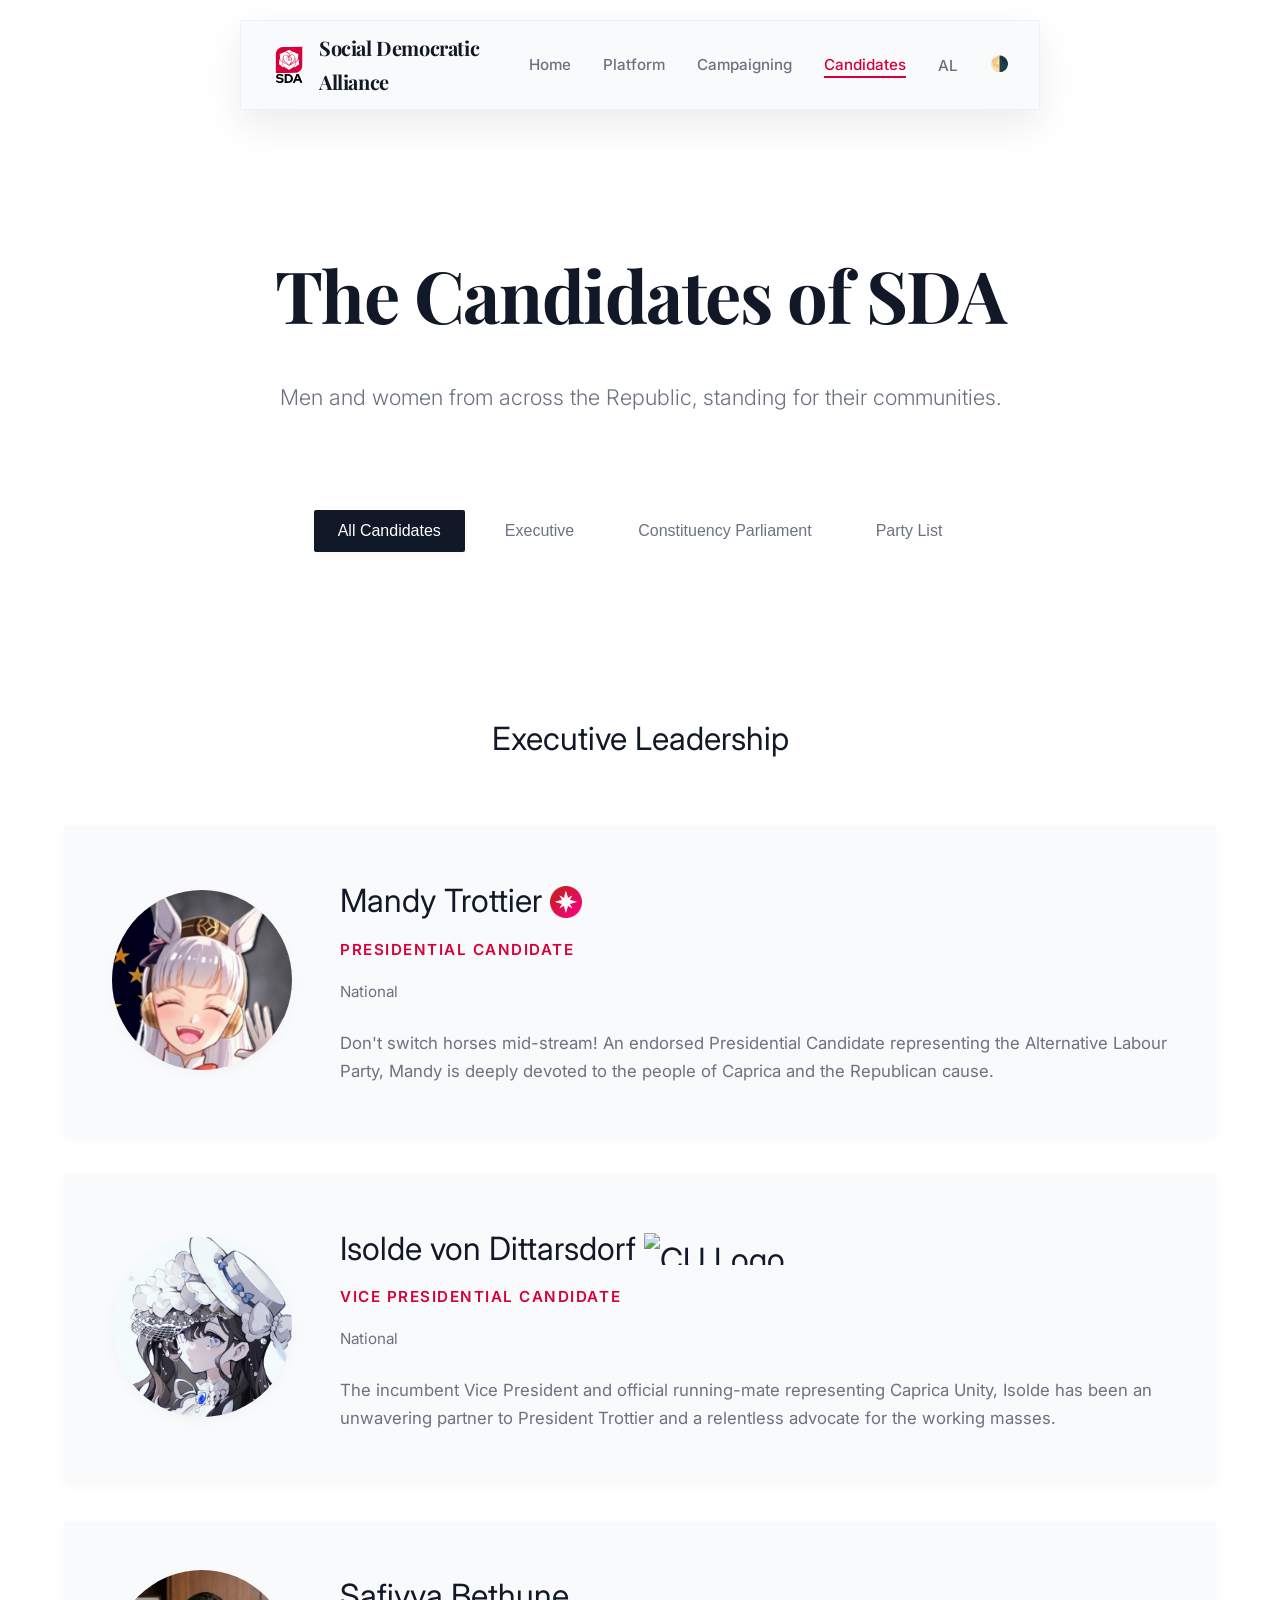
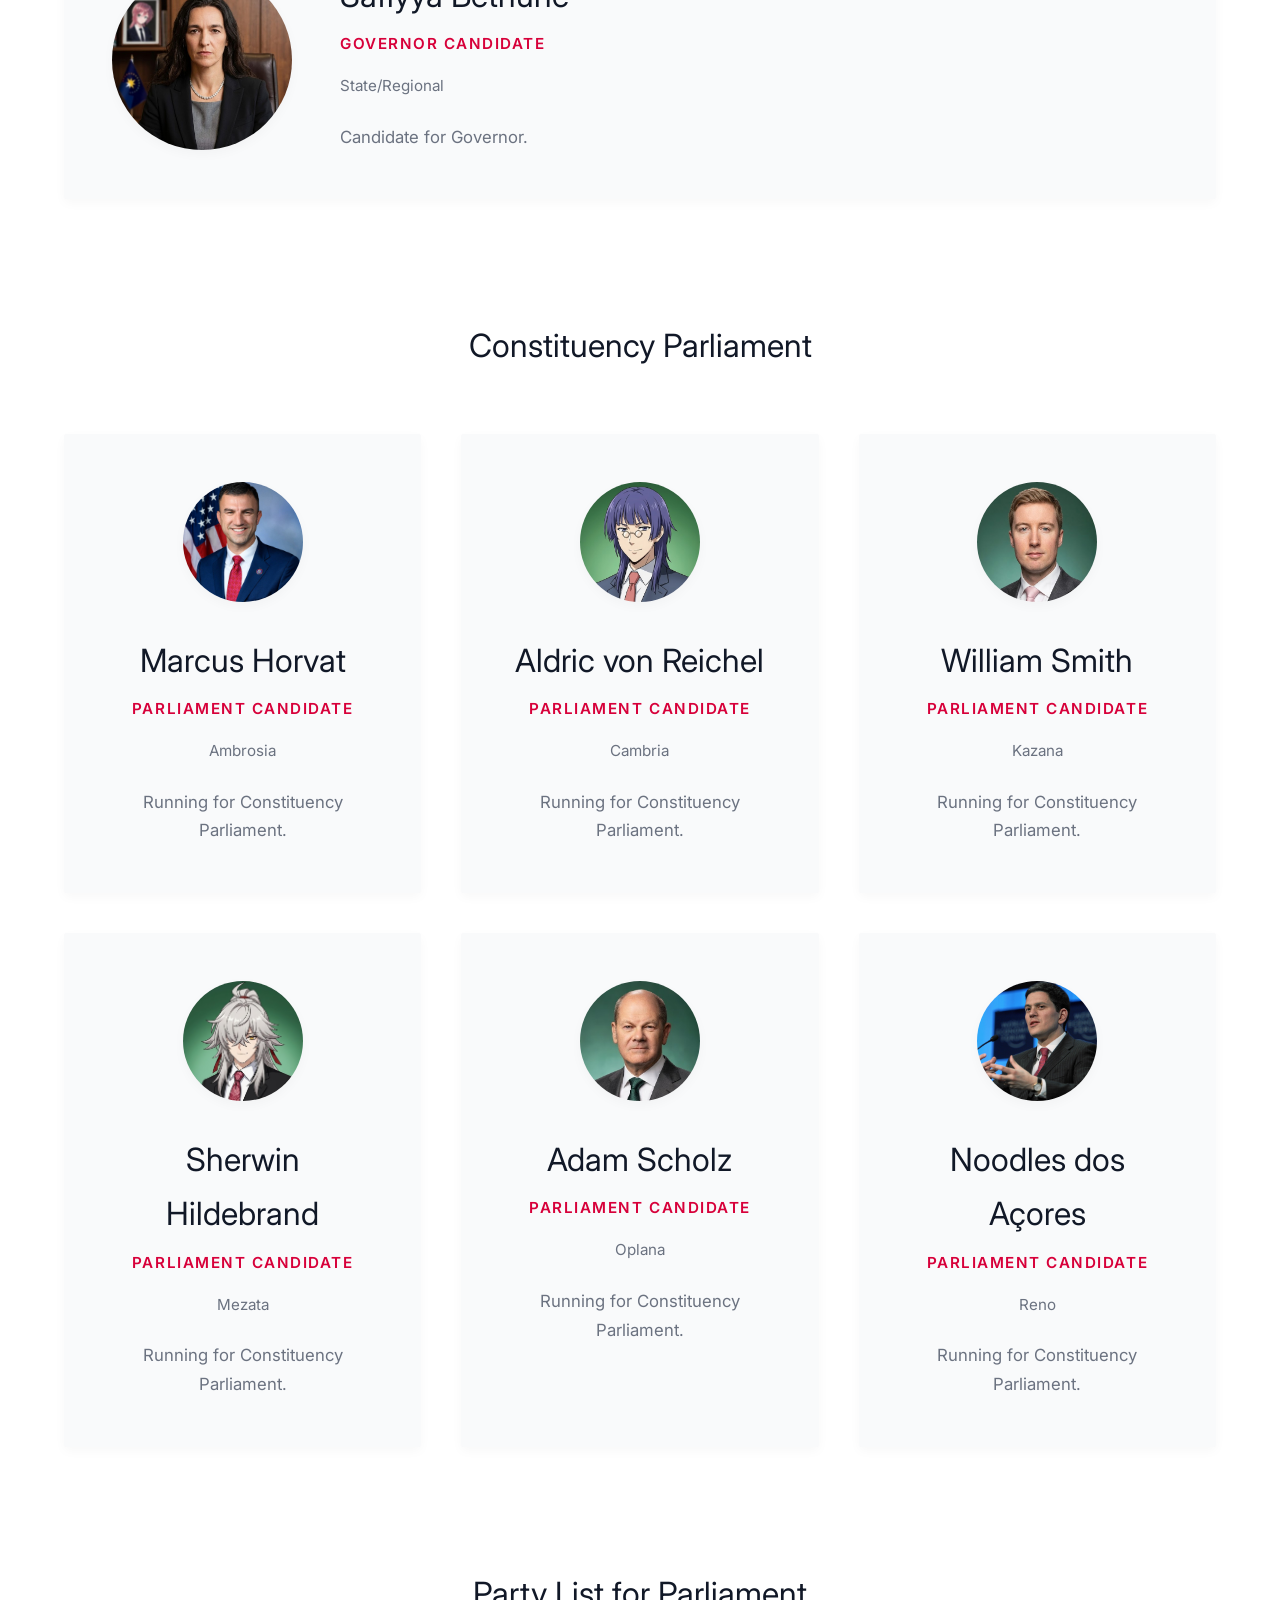
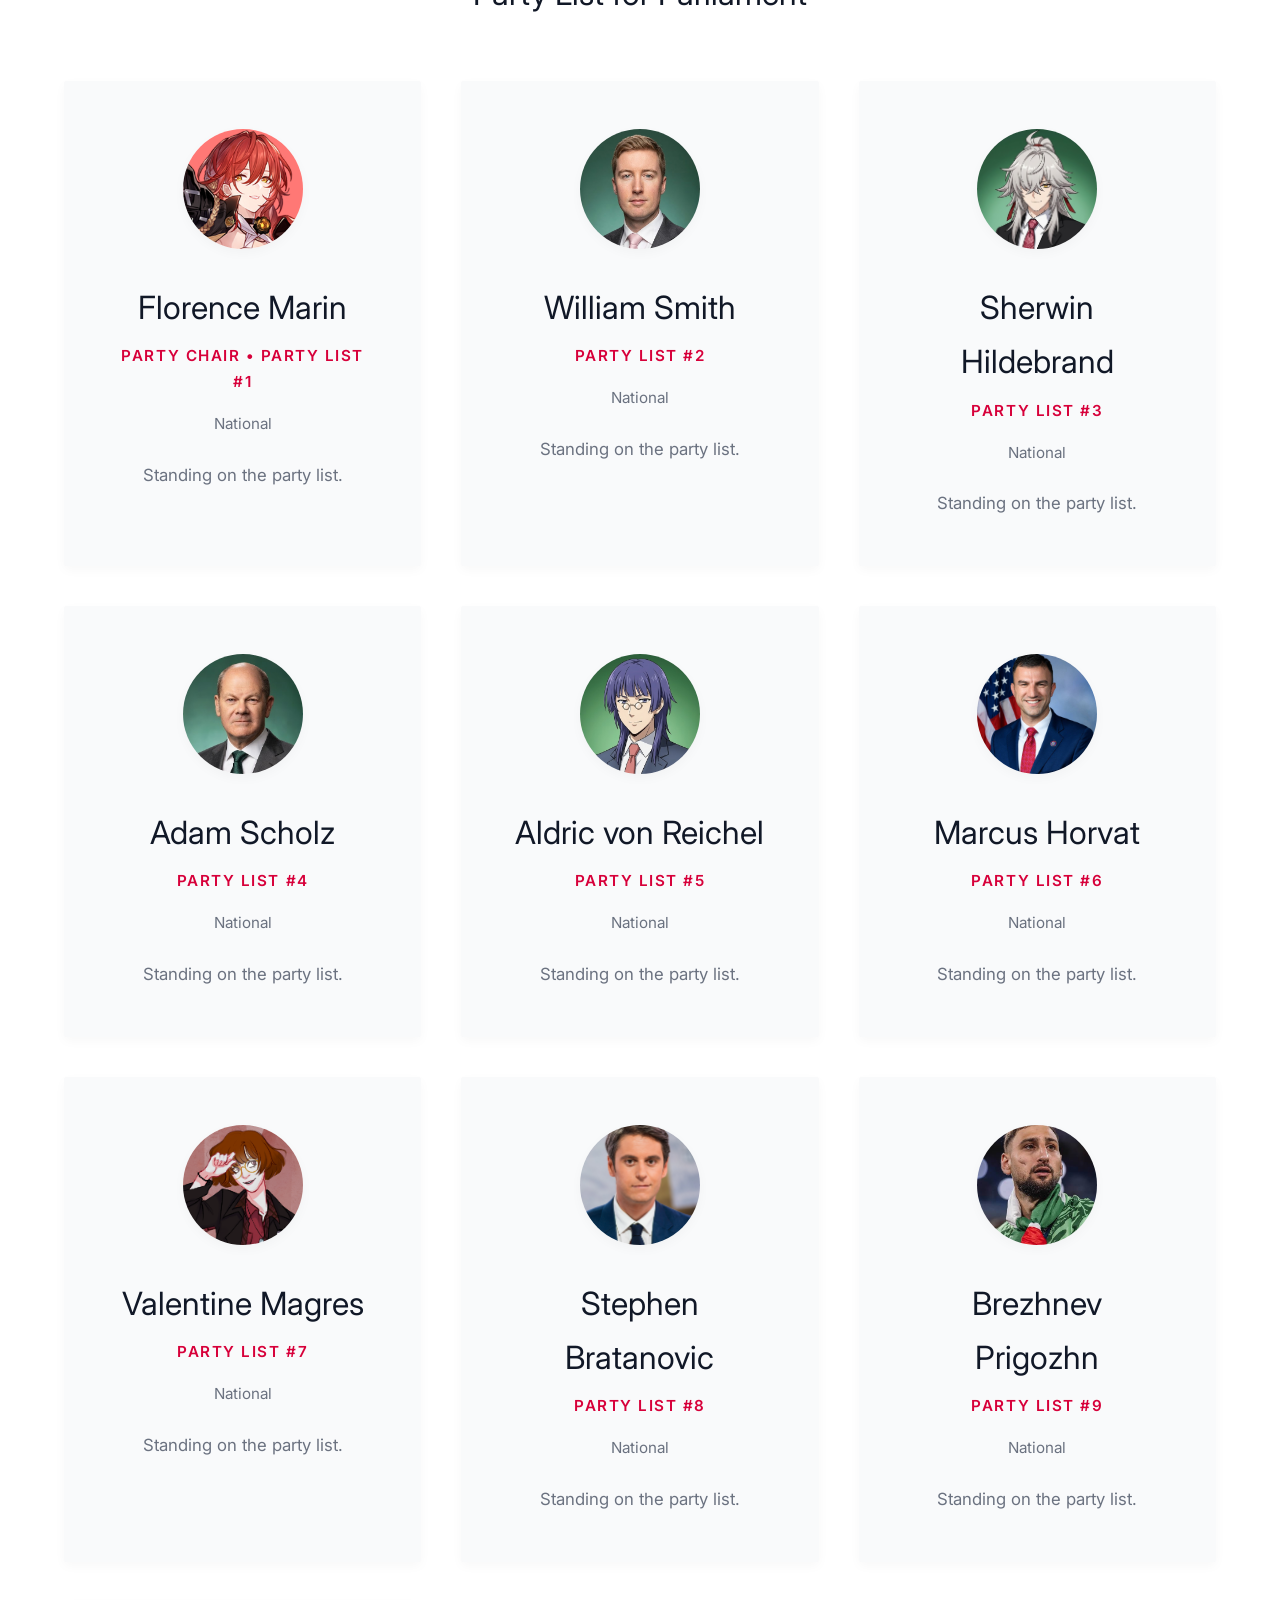
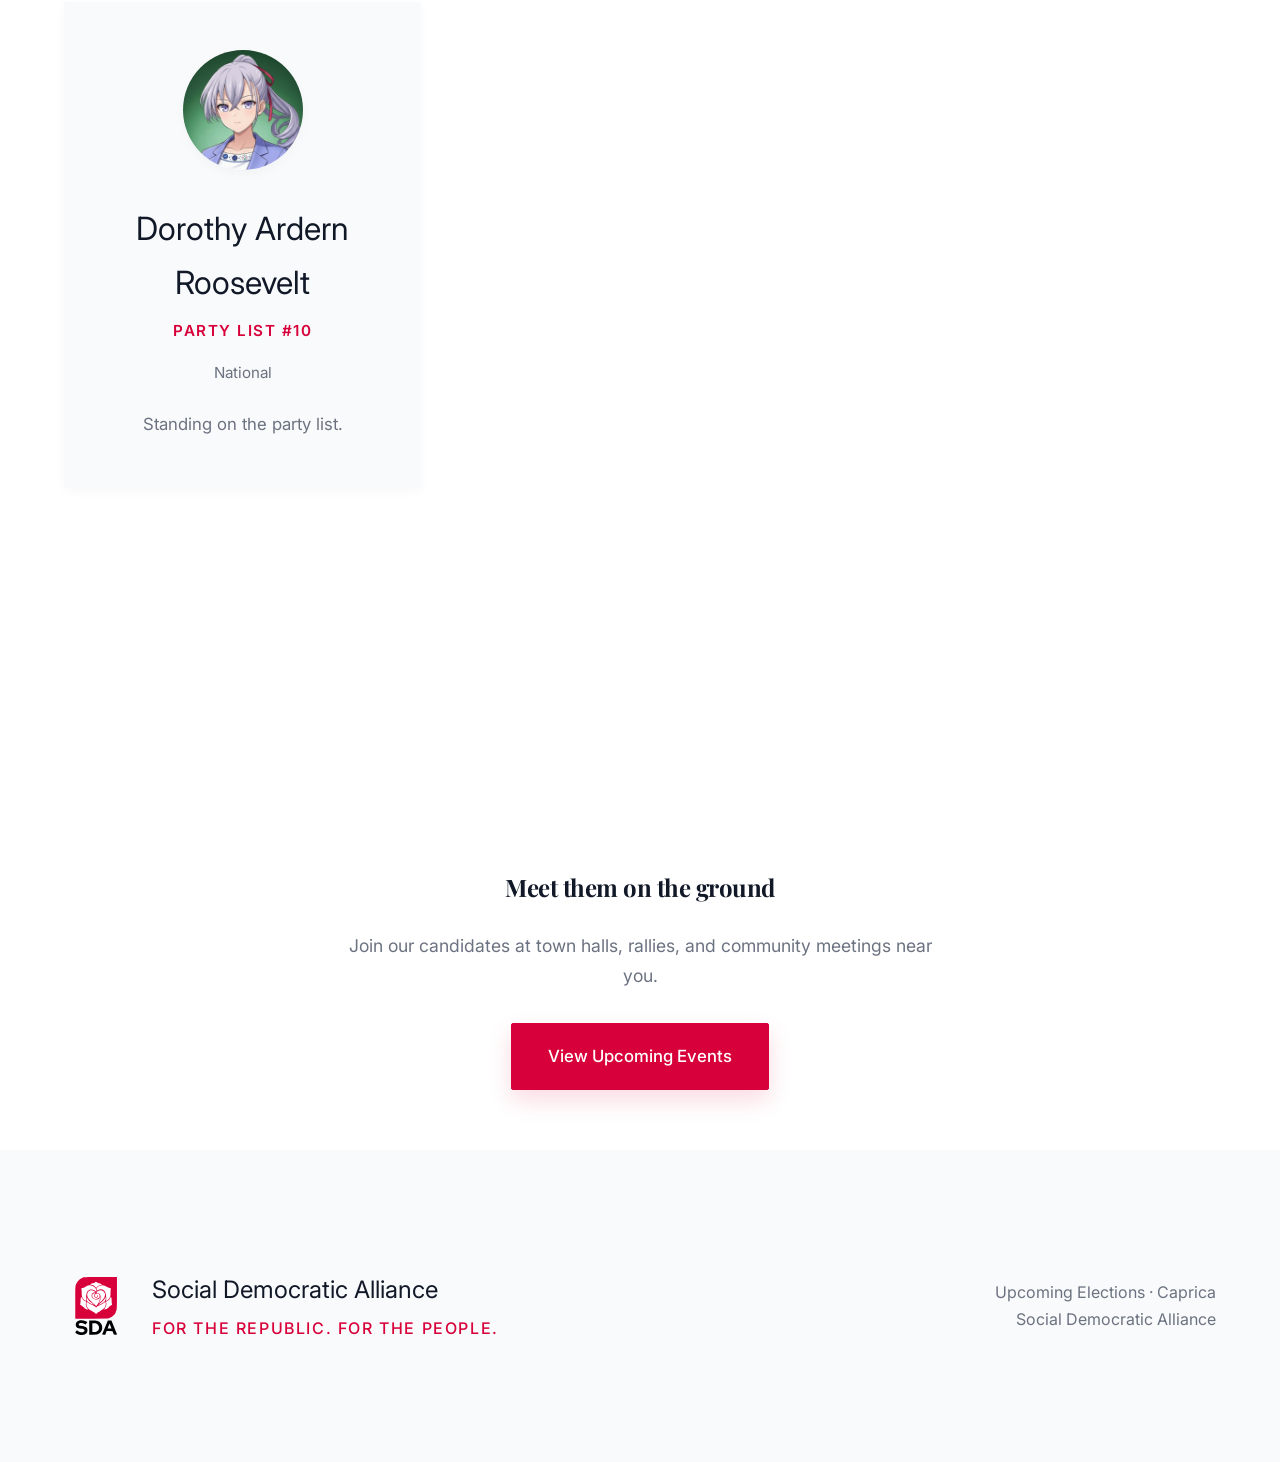
==== commit 6eecbe12: "fix: change period to exclamation point in Mandy's bio" ====
--- a/candidates.html
+++ b/candidates.html
@@ -74,7 +74,7 @@
 <div class="candidate-name" data-i18n="auto-candidates-8" style="display: flex; align-items: center; gap: 8px;">Mandy Trottier <img alt="ALP Logo" src="assets/images/ALPLogo.png" style="height: 32px; width: auto;" title="Alternative Labour Party"/></div>
 <div class="candidate-role" data-i18n="auto-candidates-9">Presidential Candidate</div>
 <div class="candidate-constituency" data-i18n="auto-candidates-10">National</div>
-<div class="candidate-bio" data-i18n="auto-candidates-11">"Don't switch horses mid-stream." An endorsed Presidential Candidate representing the Alternative Labour Party, Mandy is deeply devoted to the people of Caprica and the Republican cause.</div>
+<div class="candidate-bio" data-i18n="auto-candidates-11">Don't switch horses mid-stream! An endorsed Presidential Candidate representing the Alternative Labour Party, Mandy is deeply devoted to the people of Caprica and the Republican cause.</div>
 </div>
 </div>
 <div class="featured-candidate-card">
@@ -83,7 +83,7 @@
 <div class="candidate-name" data-i18n="auto-candidates-12" style="display: flex; align-items: center; gap: 8px;">Isolde von Dittarsdorf <img alt="CU Logo" src="assets/images/portraits/CapricaUnityLogo.png" style="height: 32px; width: auto;" title="Caprica Unity"/></div>
 <div class="candidate-role" data-i18n="auto-candidates-13">Vice Presidential Candidate</div>
 <div class="candidate-constituency" data-i18n="auto-candidates-14">National</div>
-<div class="candidate-bio" data-i18n="auto-candidates-15">The official Vice Presidential endorsement of the Social Democratic Alliance.</div>
+<div class="candidate-bio" data-i18n="auto-candidates-15">The incumbent Vice President and official running-mate representing Caprica Unity, Isolde has been an unwavering partner to President Trottier and a relentless advocate for the working masses.</div>
 </div>
 </div>
 <div class="featured-candidate-card">
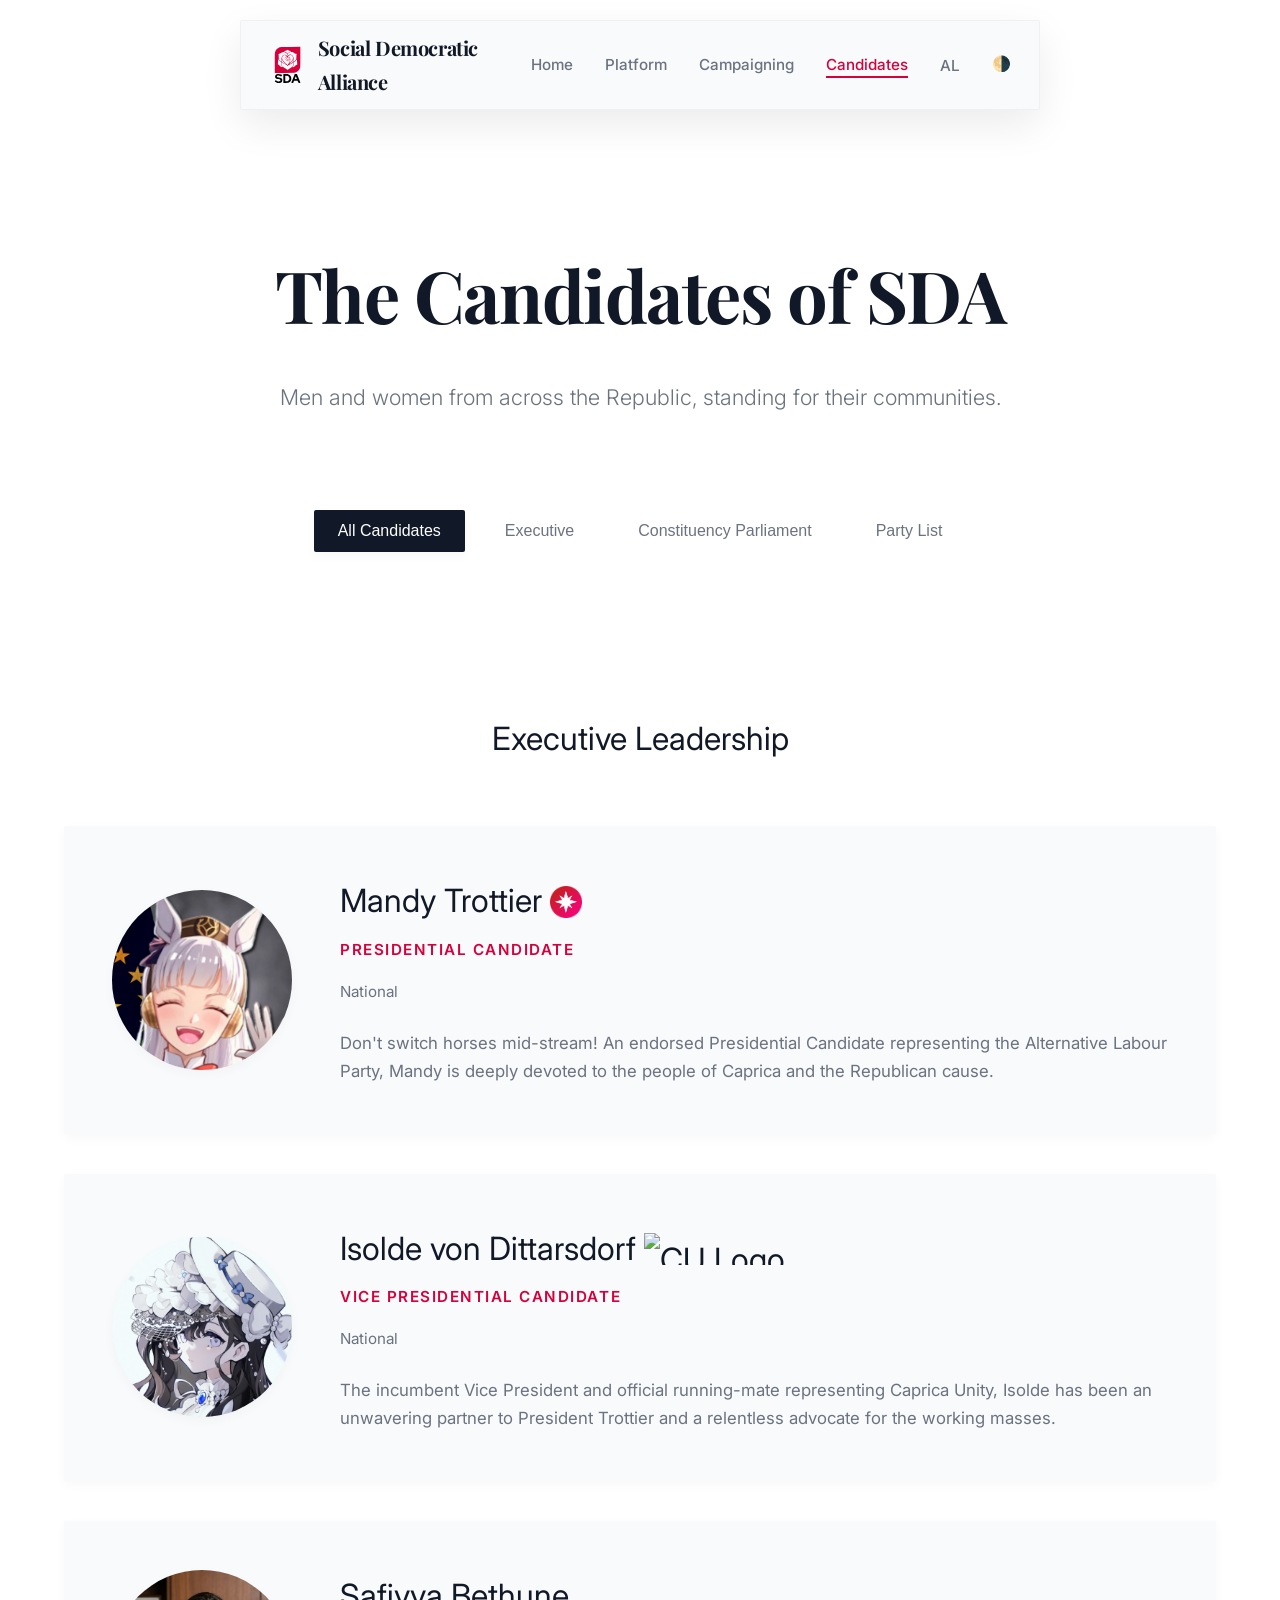
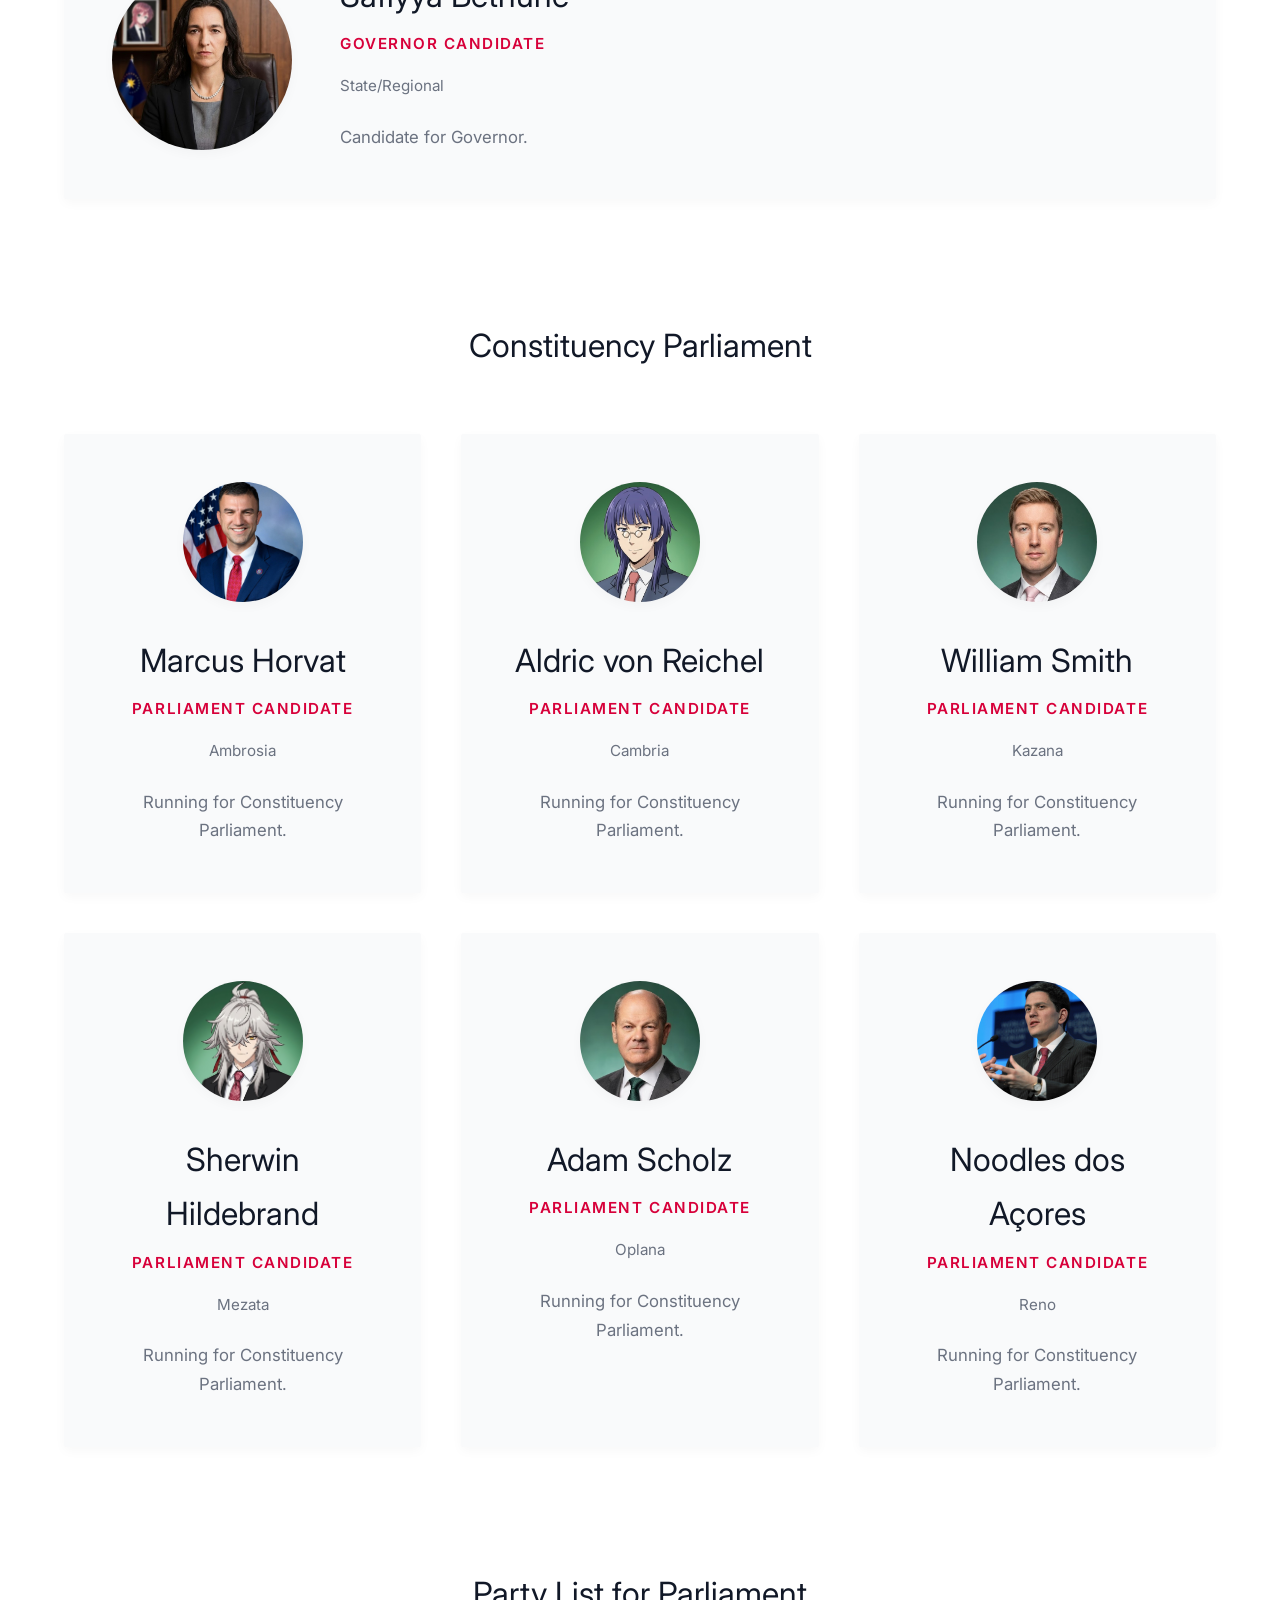
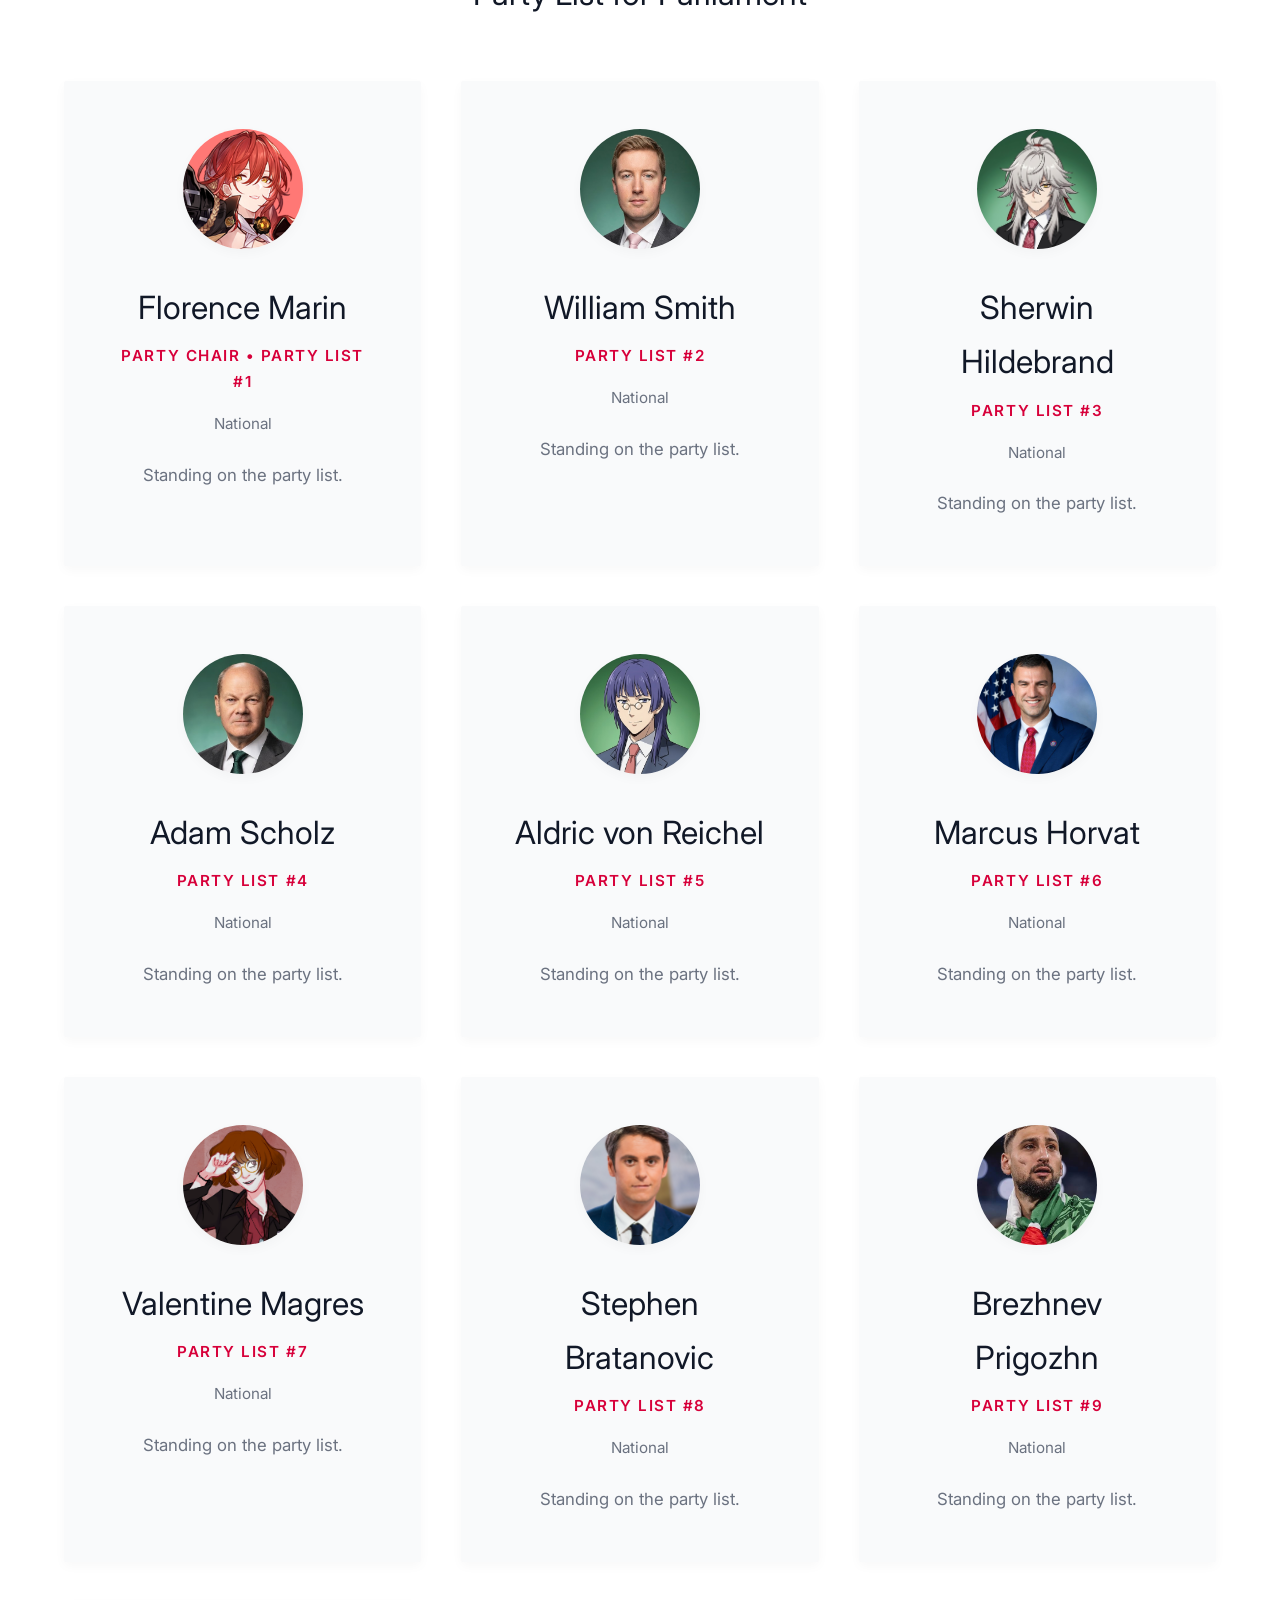
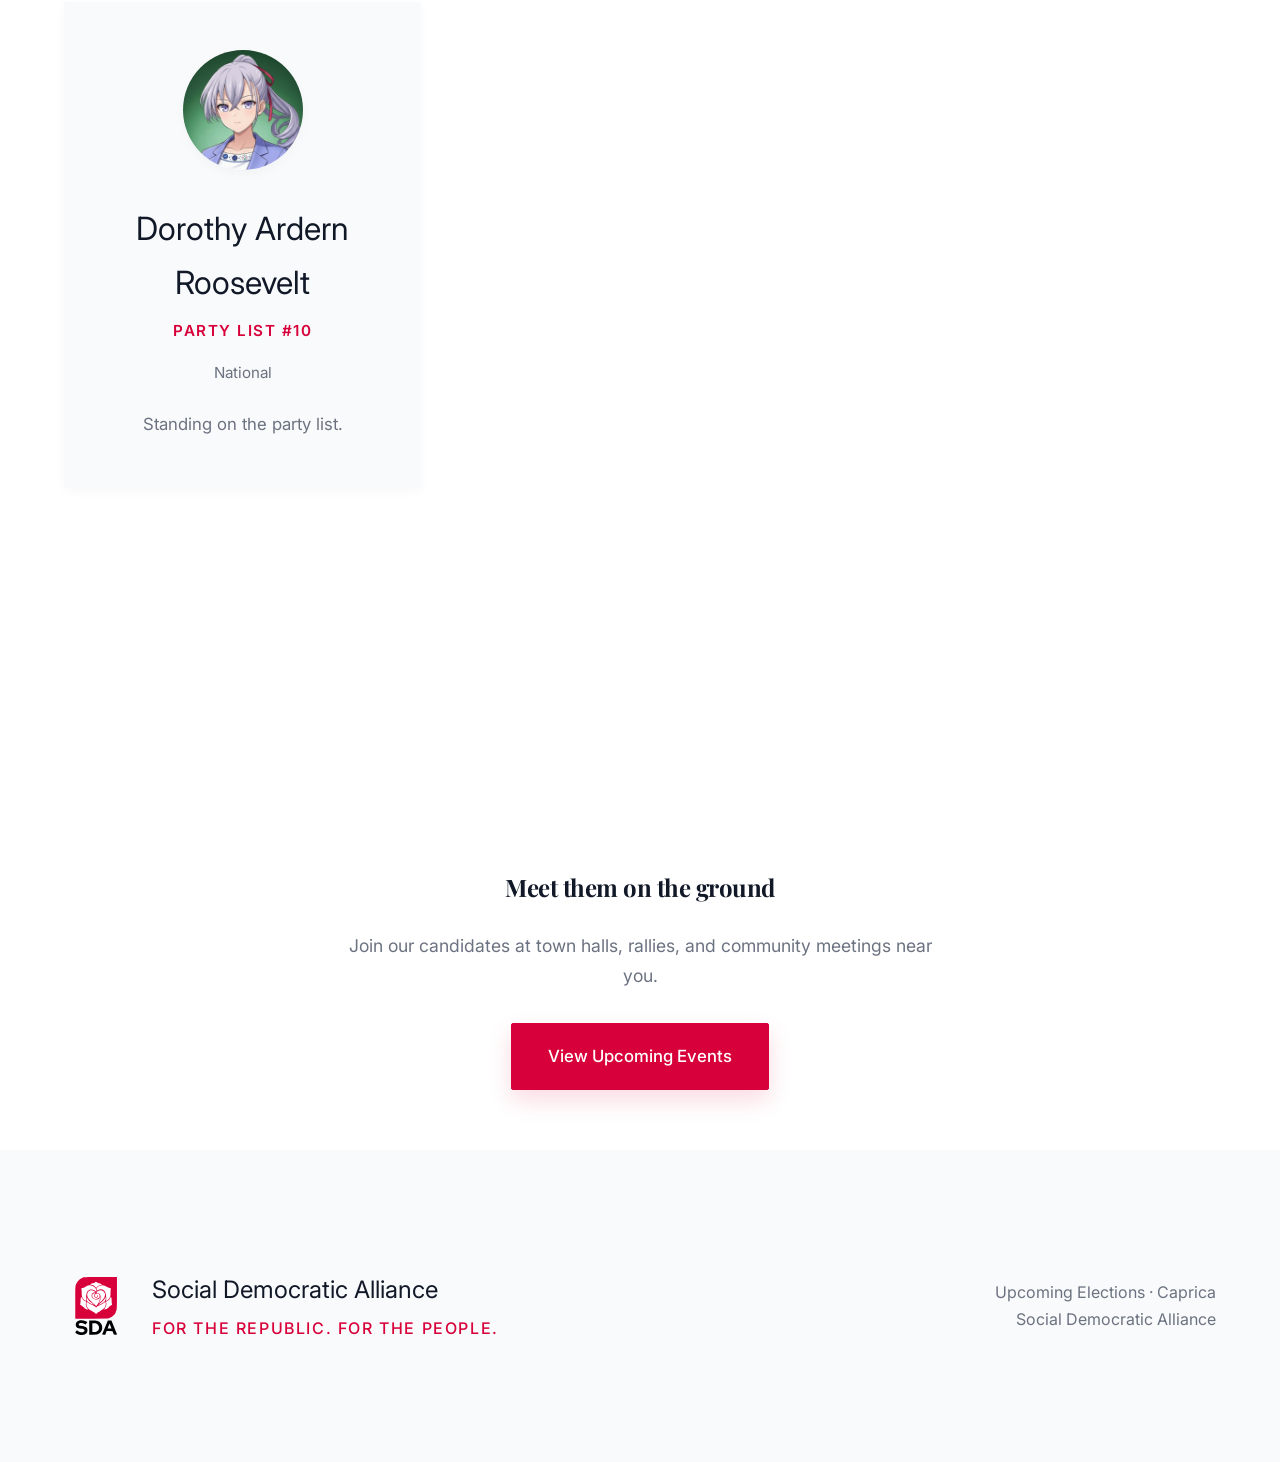
==== commit 21f8b69c: "feat: implement mobile responsiveness and navigation menu" ====
--- a/candidates.html
+++ b/candidates.html
@@ -1,8 +1,9 @@
 <!DOCTYPE html>
 
-<html lang="en">
+<html lang="en" translate="no">
 <head>
 <meta charset="utf-8"/>
+<meta name="google" content="notranslate"/>
 <meta content="width=device-width, initial-scale=1.0" name="viewport"/>
 <title>Social Democratic Alliance - Candidates</title>
 <link href="https://fonts.googleapis.com/css2?family=Playfair+Display:wght@400;600;700;900&amp;family=Inter:wght@300;400;500;600&amp;display=swap" rel="stylesheet"/>
@@ -14,7 +15,7 @@
       document.documentElement.classList.add('dark-theme');
     }
   </script>
-<script defer="" src="assets/js/translations.js?v=2.0"></script>
+<script defer="" src="assets/js/translations.js?v=2.2"></script>
 <link href="assets/images/favicon.png" rel="icon" type="image/png"/>
 <meta content="Social Democratic Alliance - Candidates" property="og:title"/>
 <meta content="Meet our candidates. For the Republic. For the People." property="og:description"/>
@@ -32,6 +33,7 @@
 <img alt="Social Democratic Alliance Logo" class="nav-logo logo-dark" src="assets/images/SDAlogo-dark.svg"/>
 <span class="nav-name" data-i18n="nav-name">Social Democratic Alliance</span>
 </a>
+<button aria-label="Toggle Menu" class="mobile-menu-toggle" onclick="toggleMobileMenu()">☰</button>
 <ul class="nav-links">
 <li><a data-i18n="nav-home" href="index.html">Home</a></li>
 <li><a data-i18n="nav-platform" href="platform.html">Platform</a></li>
@@ -256,6 +258,12 @@
 </div>
 </div>
 <script>
+    function toggleMobileMenu() {
+      const navLinks = document.querySelector('.nav-links');
+      navLinks.classList.toggle('mobile-active');
+      document.body.style.overflow = navLinks.classList.contains('mobile-active') ? 'hidden' : '';
+    }
+
     function toggleTheme(e) {
       if (e) e.preventDefault();
       const html = document.documentElement;
--- a/assets/css/style.css
+++ b/assets/css/style.css
@@ -464,7 +464,7 @@
 .candidates-grid,
 .masonry-candidates {
   display: grid;
-  grid-template-columns: repeat(auto-fit, minmax(320px, 1fr));
+  grid-template-columns: repeat(auto-fit, minmax(280px, 1fr));
   gap: 40px;
 }
 
@@ -950,9 +950,48 @@
   }
 }
 
+.mobile-menu-toggle {
+  display: none;
+  background: none;
+  border: none;
+  font-size: 1.8rem;
+  color: var(--text-main);
+  cursor: pointer;
+  z-index: 2001;
+}
+
 @media (max-width: 768px) {
+  .mobile-menu-toggle {
+    display: block;
+  }
+
   .nav-links {
-    display: none;
+    position: fixed;
+    top: 0;
+    left: 0;
+    right: 0;
+    height: 100vh;
+    background: var(--bg-surface);
+    flex-direction: column;
+    justify-content: center;
+    align-items: center;
+    gap: 32px;
+    z-index: 1500;
+    opacity: 0;
+    visibility: hidden;
+    transform: translateY(-20px);
+    transition: var(--transition);
+    margin: 0;
+  }
+
+  .nav-links.mobile-active {
+    opacity: 1;
+    visibility: visible;
+    transform: translateY(0);
+  }
+
+  html.dark-theme .nav-links {
+    background: #161922;
   }
 
   .hero-title {
@@ -965,6 +1004,16 @@
 
   .page-header h1 {
     font-size: 3.5rem;
+  }
+  
+  .page-header {
+    padding: 100px 5% 60px;
+  }
+  
+  .platform-zigzag,
+  .candidates-section,
+  .events-section {
+    padding: 60px 5% 80px;
   }
 }
 
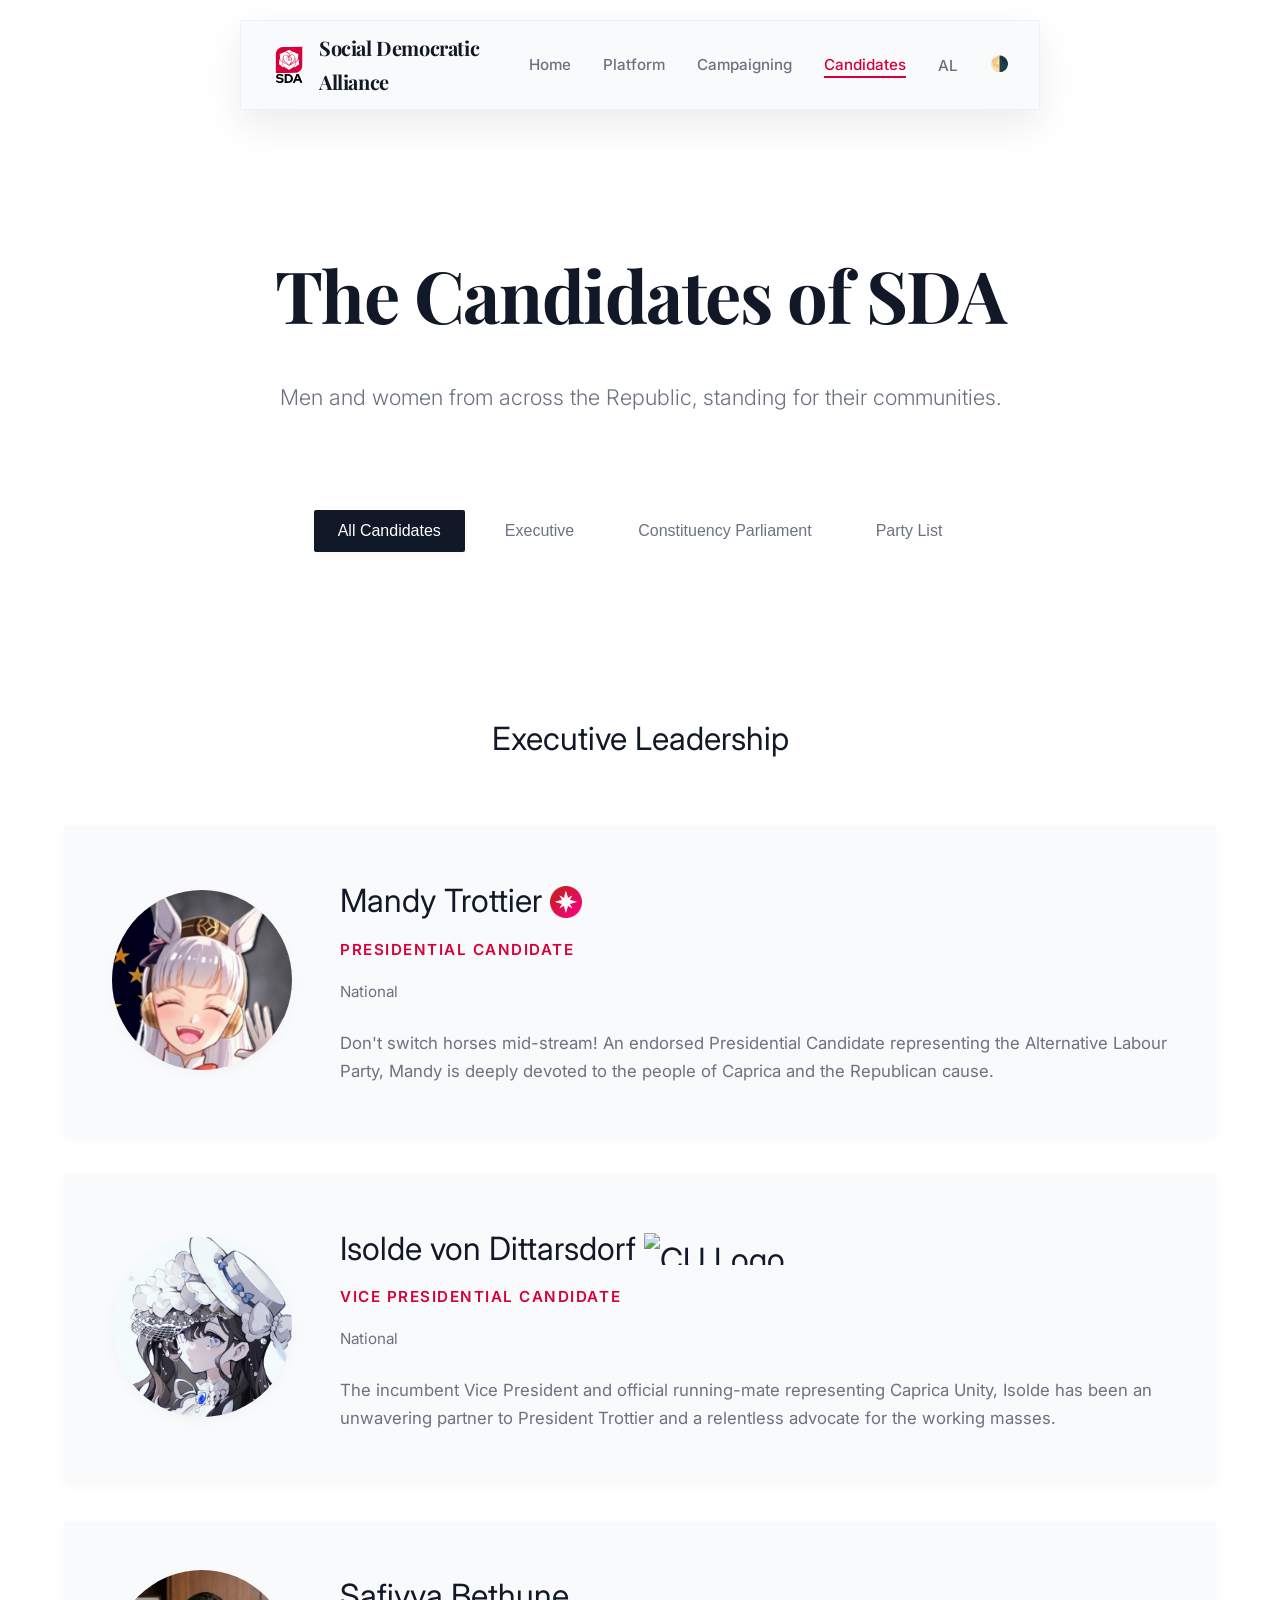
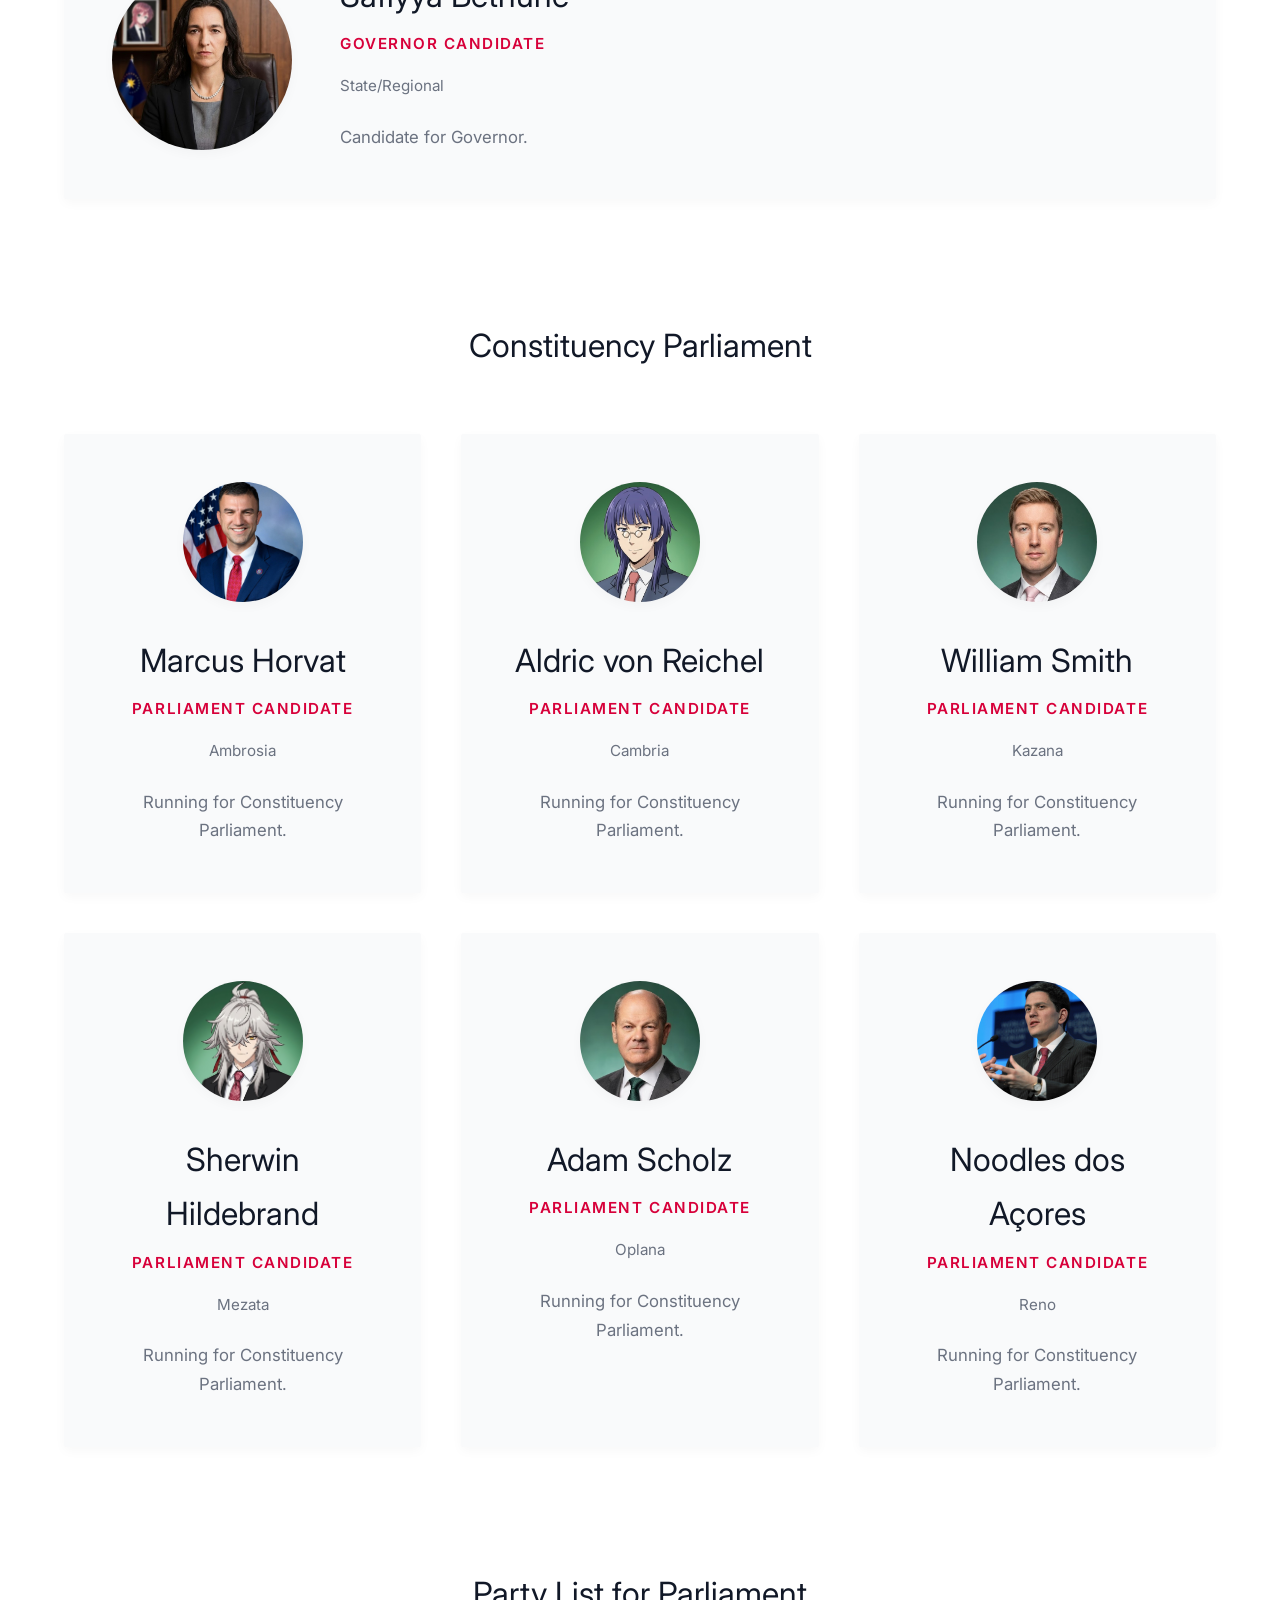
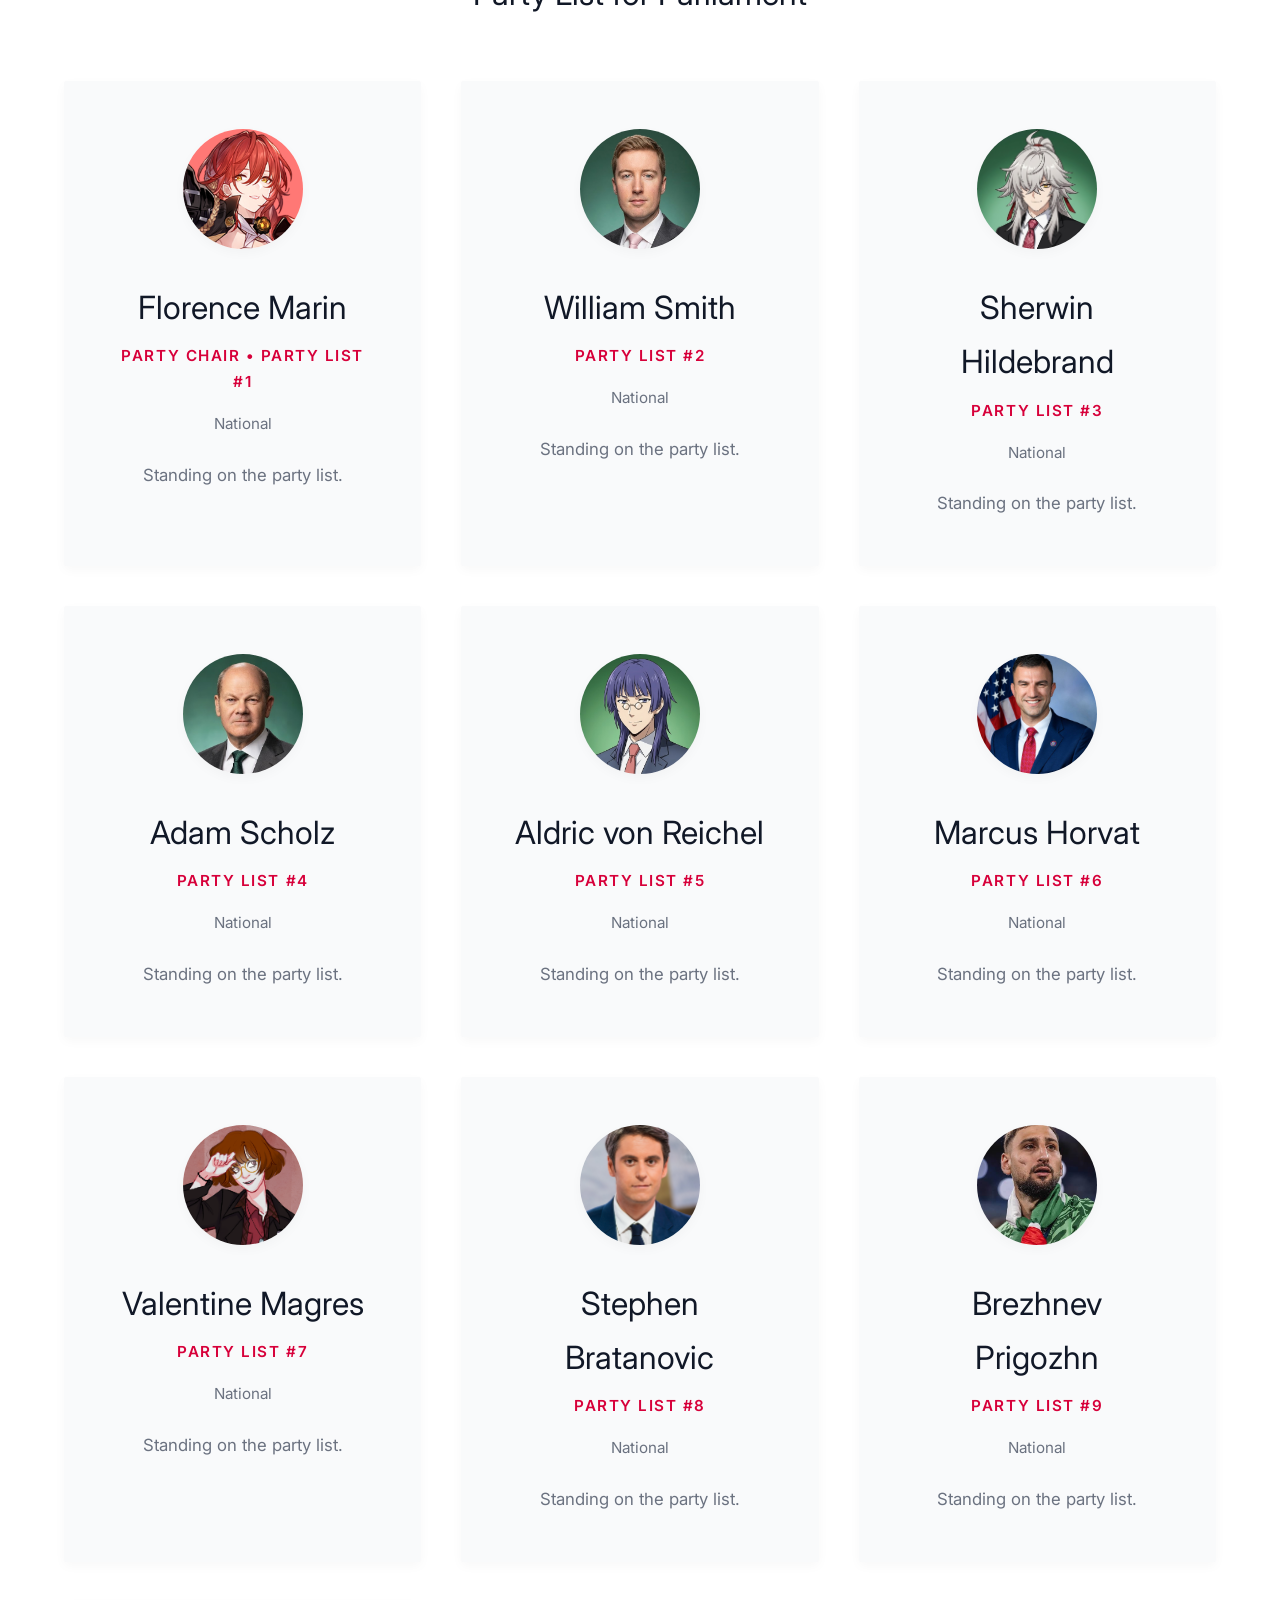
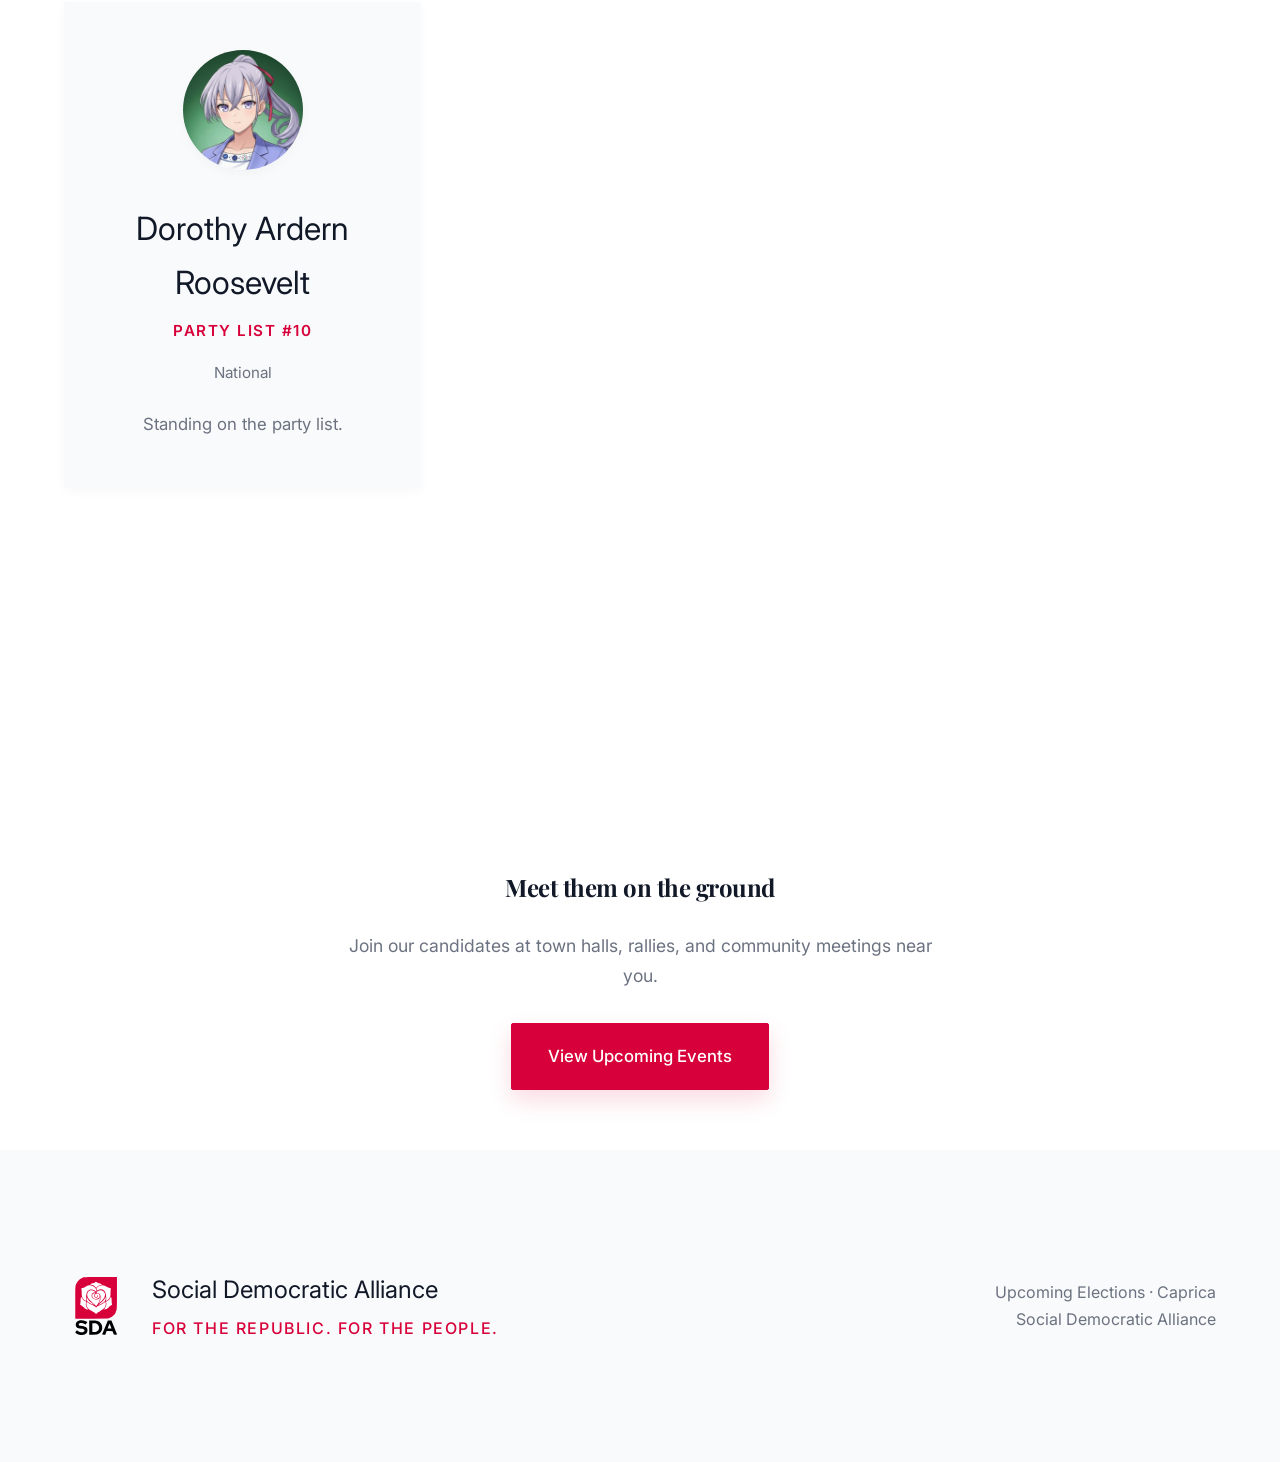
==== commit 7443a948: "fix: refactor hardcoded heading font sizes to CSS for mobile scaling" ====
--- a/candidates.html
+++ b/candidates.html
@@ -1,263 +1,302 @@
 <!DOCTYPE html>
 
 <html lang="en" translate="no">
+
 <head>
-<meta charset="utf-8"/>
-<meta name="google" content="notranslate"/>
-<meta content="width=device-width, initial-scale=1.0" name="viewport"/>
-<title>Social Democratic Alliance - Candidates</title>
-<link href="https://fonts.googleapis.com/css2?family=Playfair+Display:wght@400;600;700;900&amp;family=Inter:wght@300;400;500;600&amp;display=swap" rel="stylesheet"/>
-<link href="assets/css/style.css?v=7.1" rel="stylesheet"/>
-<script>
+  <meta charset="utf-8" />
+  <meta name="google" content="notranslate" />
+  <meta content="width=device-width, initial-scale=1.0" name="viewport" />
+  <title>Social Democratic Alliance - Candidates</title>
+  <link
+    href="https://fonts.googleapis.com/css2?family=Playfair+Display:wght@400;600;700;900&amp;family=Inter:wght@300;400;500;600&amp;display=swap"
+    rel="stylesheet" />
+  <link href="assets/css/style.css?v=7.1" rel="stylesheet" />
+  <script>
     const savedTheme = localStorage.getItem('theme');
     const systemPrefersDark = window.matchMedia && window.matchMedia('(prefers-color-scheme: dark)').matches;
     if (savedTheme === 'dark' || (!savedTheme && systemPrefersDark)) {
       document.documentElement.classList.add('dark-theme');
     }
   </script>
-<script defer="" src="assets/js/translations.js?v=2.2"></script>
-<link href="assets/images/favicon.png" rel="icon" type="image/png"/>
-<meta content="Social Democratic Alliance - Candidates" property="og:title"/>
-<meta content="Meet our candidates. For the Republic. For the People." property="og:description"/>
-<meta content="https://uumeet-zade.github.io/sdapage/assets/images/assets/images/link_preview.png" property="og:image"/>
-<meta content="website" property="og:type"/>
-<meta content="summary_large_image" name="twitter:card"/>
-<meta content="Social Democratic Alliance - Candidates" name="twitter:title"/>
-<meta content="Meet our candidates. For the Republic. For the People." name="twitter:description"/>
-<meta content="https://uumeet-zade.github.io/sdapage/assets/images/assets/images/link_preview.png" name="twitter:image"/>
+  <script defer="" src="assets/js/translations.js?v=2.2"></script>
+  <link href="assets/images/favicon.png" rel="icon" type="image/png" />
+  <meta content="Social Democratic Alliance - Candidates" property="og:title" />
+  <meta content="Meet our candidates. For the Republic. For the People." property="og:description" />
+  <meta content="https://uumeet-zade.github.io/sdapage/assets/images/assets/images/link_preview.png"
+    property="og:image" />
+  <meta content="website" property="og:type" />
+  <meta content="summary_large_image" name="twitter:card" />
+  <meta content="Social Democratic Alliance - Candidates" name="twitter:title" />
+  <meta content="Meet our candidates. For the Republic. For the People." name="twitter:description" />
+  <meta content="https://uumeet-zade.github.io/sdapage/assets/images/assets/images/link_preview.png"
+    name="twitter:image" />
 </head>
+
 <body>
-<nav>
-<a class="nav-brand" href="index.html" style="text-decoration: none; color: inherit;">
-<img alt="Social Democratic Alliance Logo" class="nav-logo logo-light" src="assets/images/SDAlogo.svg"/>
-<img alt="Social Democratic Alliance Logo" class="nav-logo logo-dark" src="assets/images/SDAlogo-dark.svg"/>
-<span class="nav-name" data-i18n="nav-name">Social Democratic Alliance</span>
-</a>
-<button aria-label="Toggle Menu" class="mobile-menu-toggle" onclick="toggleMobileMenu()">☰</button>
-<ul class="nav-links">
-<li><a data-i18n="nav-home" href="index.html">Home</a></li>
-<li><a data-i18n="nav-platform" href="platform.html">Platform</a></li>
-<li><a data-i18n="nav-campaigning" href="events.html">Campaigning</a></li>
-<li><a class="active" data-i18n="nav-candidates" href="candidates.html">Candidates</a></li>
-<li class="lang-switcher">
-<button aria-label="Change Language" class="lang-toggle">
-<span class="lang-current">AL</span>
-</button>
-<div class="lang-dropdown">
-<button class="lang-option active" data-i18n="auto-candidates-1" data-lang="al">Alanian</button>
-<button class="lang-option" data-i18n="auto-candidates-2" data-lang="ga">Gallic</button>
-<button class="lang-option" data-i18n="auto-candidates-3" data-lang="ac">Alcamerian</button>
-<button class="lang-option" data-i18n="auto-candidates-4" data-lang="ra">Rälandic</button>
-<button class="lang-option" data-i18n="auto-candidates-5" data-lang="my">Myrati</button>
-<button class="lang-option" data-i18n="auto-candidates-6" data-lang="au">Austrumish</button>
-<button class="lang-option" data-i18n="auto-candidates-7" data-lang="le">Leislandic</button>
-</div>
-</li>
-<li><a class="theme-toggle" data-i18n="auto-candidates-84" href="#" onclick="toggleTheme(event)" title="Toggle Night Mode">🌗</a></li>
-</ul>
-</nav>
-<div class="page-header" style="margin-top: 73px;">
-<h1 data-i18n="cand-page-title">The Candidates of SDA</h1>
-<p data-i18n="cand-page-desc" style="margin-bottom: 24px;">Men and women from across the Republic, standing for their communities.</p>
-</div>
-<div class="candidate-filters event-filters" style="margin-top: -10px;">
-<button class="filter-btn active" data-filter="all" data-i18n="filter-all-cand">All Candidates</button>
-<button class="filter-btn" data-filter="executive" data-i18n="filter-exec">Executive</button>
-<button class="filter-btn" data-filter="house" data-i18n="filter-house">Constituency Parliament</button>
-<button class="filter-btn" data-filter="list" data-i18n="filter-list">Party List</button>
-</div>
-<div class="candidates-section">
-<div class="candidates-category" data-category="executive">
-<div class="category-label" data-i18n="cand-cat-exec">Executive Leadership</div>
-<div class="featured-candidates">
-<div class="featured-candidate-card">
-<img alt="Mandy Trottier" class="candidate-image" src="assets/images/portraits/MandyTrottier.png"/>
-<div class="candidate-details">
-<div class="candidate-name" data-i18n="auto-candidates-8" style="display: flex; align-items: center; gap: 8px;">Mandy Trottier <img alt="ALP Logo" src="assets/images/ALPLogo.png" style="height: 32px; width: auto;" title="Alternative Labour Party"/></div>
-<div class="candidate-role" data-i18n="auto-candidates-9">Presidential Candidate</div>
-<div class="candidate-constituency" data-i18n="auto-candidates-10">National</div>
-<div class="candidate-bio" data-i18n="auto-candidates-11">Don't switch horses mid-stream! An endorsed Presidential Candidate representing the Alternative Labour Party, Mandy is deeply devoted to the people of Caprica and the Republican cause.</div>
-</div>
-</div>
-<div class="featured-candidate-card">
-<img alt="Isolde von Dittarsdorf" class="candidate-image" src="assets/images/portraits/IsoldeVonDittarsdorf.jpg"/>
-<div class="candidate-details">
-<div class="candidate-name" data-i18n="auto-candidates-12" style="display: flex; align-items: center; gap: 8px;">Isolde von Dittarsdorf <img alt="CU Logo" src="assets/images/portraits/CapricaUnityLogo.png" style="height: 32px; width: auto;" title="Caprica Unity"/></div>
-<div class="candidate-role" data-i18n="auto-candidates-13">Vice Presidential Candidate</div>
-<div class="candidate-constituency" data-i18n="auto-candidates-14">National</div>
-<div class="candidate-bio" data-i18n="auto-candidates-15">The incumbent Vice President and official running-mate representing Caprica Unity, Isolde has been an unwavering partner to President Trottier and a relentless advocate for the working masses.</div>
-</div>
-</div>
-<div class="featured-candidate-card">
-<img alt="Safiyya Bethune" class="candidate-image" src="assets/images/portraits/SafiyaBethune.jpg"/>
-<div class="candidate-details">
-<div class="candidate-name" data-i18n="auto-candidates-16">Safiyya Bethune</div>
-<div class="candidate-role" data-i18n="role-gov">Governor Candidate</div>
-<div class="candidate-constituency" data-i18n="const-gov">State/Regional</div>
-<div class="candidate-bio" data-i18n="bio-gov">Candidate for Governor.</div>
-</div>
-</div>
-</div>
-</div>
-<div class="candidates-category" data-category="house">
-<div class="category-label" data-i18n="cand-cat-const">Constituency Parliament</div>
-<div class="masonry-candidates">
-<div class="candidate-card">
-<img alt="Marcus Horvat" class="candidate-image" src="assets/images/portraits/MarcusHorvat.jpg" style="object-position: 100% 50%;"/>
-<div class="candidate-name" data-i18n="auto-candidates-17">Marcus Horvat</div>
-<div class="candidate-role" data-i18n="auto-candidates-18">Parliament Candidate</div>
-<div class="candidate-constituency" data-i18n="auto-candidates-19">Ambrosia</div>
-<div class="candidate-bio" data-i18n="auto-candidates-20">Running for Constituency Parliament.</div>
-</div>
-<div class="candidate-card">
-<img alt="Aldric von Reichel" class="candidate-image" src="assets/images/portraits/AldricvonReichel.png" style="object-position: 100% 50%;"/>
-<div class="candidate-name" data-i18n="auto-candidates-21">Aldric von Reichel</div>
-<div class="candidate-role" data-i18n="auto-candidates-22">Parliament Candidate</div>
-<div class="candidate-constituency" data-i18n="auto-candidates-23">Cambria</div>
-<div class="candidate-bio" data-i18n="auto-candidates-24">Running for Constituency Parliament.</div>
-</div>
-<div class="candidate-card">
-<img alt="William Smith" class="candidate-image" src="assets/images/portraits/WillSmith.png" style="object-position: 100% 50%;"/>
-<div class="candidate-name" data-i18n="auto-candidates-25">William Smith</div>
-<div class="candidate-role" data-i18n="auto-candidates-26">Parliament Candidate</div>
-<div class="candidate-constituency" data-i18n="auto-candidates-27">Kazana</div>
-<div class="candidate-bio" data-i18n="auto-candidates-28">Running for Constituency Parliament.</div>
-</div>
-<div class="candidate-card">
-<img alt="Sherwin Hildebrand" class="candidate-image" src="assets/images/portraits/SherwinHildebrand.png" style="object-position: 100% 50%;"/>
-<div class="candidate-name" data-i18n="auto-candidates-29">Sherwin Hildebrand</div>
-<div class="candidate-role" data-i18n="auto-candidates-30">Parliament Candidate</div>
-<div class="candidate-constituency" data-i18n="auto-candidates-31">Mezata</div>
-<div class="candidate-bio" data-i18n="auto-candidates-32">Running for Constituency Parliament.</div>
-</div>
-<div class="candidate-card">
-<img alt="Adam Scholz" class="candidate-image" src="assets/images/portraits/AdamScholz.png" style="object-position: 100% 50%;"/>
-<div class="candidate-name" data-i18n="auto-candidates-33">Adam Scholz</div>
-<div class="candidate-role" data-i18n="auto-candidates-34">Parliament Candidate</div>
-<div class="candidate-constituency" data-i18n="auto-candidates-35">Oplana</div>
-<div class="candidate-bio" data-i18n="auto-candidates-36">Running for Constituency Parliament.</div>
-</div>
-<div class="candidate-card">
-<img alt="Noodles dos Açores" class="candidate-image" src="assets/images/portraits/NoodlesDosAcores.jpg" style="object-position: 100% 50%;"/>
-<div class="candidate-name" data-i18n="auto-candidates-37">Noodles dos Açores</div>
-<div class="candidate-role" data-i18n="auto-candidates-38">Parliament Candidate</div>
-<div class="candidate-constituency" data-i18n="auto-candidates-39">Reno</div>
-<div class="candidate-bio" data-i18n="auto-candidates-40">Running for Constituency Parliament.</div>
-</div>
-</div>
-</div>
-<div class="candidates-category" data-category="list">
-<div class="category-label" data-i18n="cand-cat-list">Party List for Parliament</div>
-<div class="masonry-candidates">
-<div class="candidate-card">
-<img alt="Florence Marin" class="candidate-image" src="assets/images/portraits/FlorenceMarin.png" style="object-position: 100% 50%;"/>
-<div class="candidate-name" data-i18n="auto-candidates-41">Florence Marin</div>
-<div class="candidate-role" data-i18n="auto-candidates-42">Party Chair • Party List #1</div>
-<div class="candidate-constituency" data-i18n="auto-candidates-43">National</div>
-<div class="candidate-bio" data-i18n="auto-candidates-44">Standing on the party list.</div>
-</div>
-<div class="candidate-card">
-<img alt="William Smith" class="candidate-image" src="assets/images/portraits/WillSmith.png" style="object-position: 100% 50%;"/>
-<div class="candidate-name" data-i18n="auto-candidates-45">William Smith</div>
-<div class="candidate-role" data-i18n="auto-candidates-46">Party List #2</div>
-<div class="candidate-constituency" data-i18n="auto-candidates-47">National</div>
-<div class="candidate-bio" data-i18n="auto-candidates-48">Standing on the party list.</div>
-</div>
-<div class="candidate-card">
-<img alt="Sherwin Hildebrand" class="candidate-image" src="assets/images/portraits/SherwinHildebrand.png" style="object-position: 100% 50%;"/>
-<div class="candidate-name" data-i18n="auto-candidates-49">Sherwin Hildebrand</div>
-<div class="candidate-role" data-i18n="auto-candidates-50">Party List #3</div>
-<div class="candidate-constituency" data-i18n="auto-candidates-51">National</div>
-<div class="candidate-bio" data-i18n="auto-candidates-52">Standing on the party list.</div>
-</div>
-<div class="candidate-card">
-<img alt="Adam Scholz" class="candidate-image" src="assets/images/portraits/AdamScholz.png" style="object-position: 100% 50%;"/>
-<div class="candidate-name" data-i18n="auto-candidates-53">Adam Scholz</div>
-<div class="candidate-role" data-i18n="auto-candidates-54">Party List #4</div>
-<div class="candidate-constituency" data-i18n="auto-candidates-55">National</div>
-<div class="candidate-bio" data-i18n="auto-candidates-56">Standing on the party list.</div>
-</div>
-<div class="candidate-card">
-<img alt="Aldric von Reichel" class="candidate-image" src="assets/images/portraits/AldricvonReichel.png" style="object-position: 100% 50%;"/>
-<div class="candidate-name" data-i18n="auto-candidates-57">Aldric von Reichel</div>
-<div class="candidate-role" data-i18n="auto-candidates-58">Party List #5</div>
-<div class="candidate-constituency" data-i18n="auto-candidates-59">National</div>
-<div class="candidate-bio" data-i18n="auto-candidates-60">Standing on the party list.</div>
-</div>
-<div class="candidate-card">
-<img alt="Marcus Horvat" class="candidate-image" src="assets/images/portraits/MarcusHorvat.jpg" style="object-position: 100% 50%;"/>
-<div class="candidate-name" data-i18n="auto-candidates-61">Marcus Horvat</div>
-<div class="candidate-role" data-i18n="auto-candidates-62">Party List #6</div>
-<div class="candidate-constituency" data-i18n="auto-candidates-63">National</div>
-<div class="candidate-bio" data-i18n="auto-candidates-64">Standing on the party list.</div>
-</div>
-<div class="candidate-card">
-<img alt="Valentine Magres" class="candidate-image" src="assets/images/portraits/ValentineMagres.png" style="object-position: 100% 50%;"/>
-<div class="candidate-name" data-i18n="auto-candidates-65">Valentine Magres</div>
-<div class="candidate-role" data-i18n="auto-candidates-66">Party List #7</div>
-<div class="candidate-constituency" data-i18n="auto-candidates-67">National</div>
-<div class="candidate-bio" data-i18n="auto-candidates-68">Standing on the party list.</div>
-</div>
-<div class="candidate-card">
-<img alt="Stephen Bratanovic" class="candidate-image" src="assets/images/portraits/StephenBratanovic.jpg" style="object-position: 100% 50%;"/>
-<div class="candidate-name" data-i18n="auto-candidates-69">Stephen Bratanovic</div>
-<div class="candidate-role" data-i18n="auto-candidates-70">Party List #8</div>
-<div class="candidate-constituency" data-i18n="auto-candidates-71">National</div>
-<div class="candidate-bio" data-i18n="auto-candidates-72">Standing on the party list.</div>
-</div>
-<div class="candidate-card">
-<img alt="Brezhnev Prigozhn" class="candidate-image" src="assets/images/portraits/BrezhnevPrigozgin.jpeg" style="object-position: 100% 50%;"/>
-<div class="candidate-name" data-i18n="auto-candidates-73">Brezhnev Prigozhn</div>
-<div class="candidate-role" data-i18n="auto-candidates-74">Party List #9</div>
-<div class="candidate-constituency" data-i18n="auto-candidates-75">National</div>
-<div class="candidate-bio" data-i18n="auto-candidates-76">Standing on the party list.</div>
-</div>
-<div class="candidate-card">
-<img alt="Dorothy Ardern Roosevelt" class="candidate-image" src="assets/images/portraits/DorothyArdernRoosevelt.png" style="object-position: 100% 50%;"/>
-<div class="candidate-name" data-i18n="auto-candidates-77">Dorothy Ardern Roosevelt</div>
-<div class="candidate-role" data-i18n="auto-candidates-78">Party List #10</div>
-<div class="candidate-constituency" data-i18n="auto-candidates-79">National</div>
-<div class="candidate-bio" data-i18n="auto-candidates-80">Standing on the party list.</div>
-</div>
-</div>
-</div>
-</div>
-<section class="pillars" style="text-align: center; padding: 60px 5%; background: var(--bg-body); margin-top: 40px;">
-<h2 class="section-title" data-i18n="cand-meet-title" style="margin-bottom: 24px;">Meet them on the ground</h2>
-<p data-i18n="cand-meet-desc" style="font-size: 1.1rem; color: var(--text-muted); max-width: 600px; margin: 0 auto 32px;">Join our candidates at town halls, rallies, and community meetings near you.</p>
-<a class="btn-primary" data-i18n="cand-meet-btn" href="events.html">View Upcoming Events</a>
-</section>
-<footer>
-<div class="footer-container">
-<div class="footer-brand">
-<img alt="Social Democratic Alliance" class="logo-light" src="assets/images/SDAlogo.svg"/>
-<img alt="Social Democratic Alliance" class="logo-dark" src="assets/images/SDAlogo-dark.svg"/>
-<div class="footer-brand-text">
-<div class="footer-name" data-i18n="footer-name">Social Democratic Alliance</div>
-<div class="footer-motto" data-i18n="footer-motto">For the Republic. For the People.</div>
-</div>
-</div>
-<div class="footer-copy" data-i18n="footer-copy">
-          Upcoming Elections · Caprica<br/>
-          Social Democratic Alliance
-        </div>
-</div>
-</footer>
-<!-- Candidate Action Modal -->
-<div class="modal-backdrop" id="candidate-modal">
-<div class="modal-content">
-<button aria-label="Close modal" class="modal-close">×</button>
-<div class="modal-header">
-<h3 id="modal-candidate-name">Candidate Name</h3>
-<p class="candidate-role" data-i18n="auto-candidates-81" id="modal-candidate-role" style="margin-bottom: 0;">Role</p>
-</div>
-<div class="modal-body">
-<button class="btn-primary modal-action-btn" data-i18n="auto-candidates-82" onclick="alert('Coming soon!')">View Events</button>
-<button class="btn-secondary modal-action-btn" onclick="alert('Coming soon!')">View Media</button>
-</div>
-</div>
-</div>
-<script>
+  <nav>
+    <a class="nav-brand" href="index.html" style="text-decoration: none; color: inherit;">
+      <img alt="Social Democratic Alliance Logo" class="nav-logo logo-light" src="assets/images/SDAlogo.svg" />
+      <img alt="Social Democratic Alliance Logo" class="nav-logo logo-dark" src="assets/images/SDAlogo-dark.svg" />
+      <span class="nav-name" data-i18n="nav-name">Social Democratic Alliance</span>
+    </a>
+    <button aria-label="Toggle Menu" class="mobile-menu-toggle" onclick="toggleMobileMenu()">☰</button>
+    <ul class="nav-links">
+      <li><a data-i18n="nav-home" href="index.html">Home</a></li>
+      <li><a data-i18n="nav-platform" href="platform.html">Platform</a></li>
+      <li><a data-i18n="nav-campaigning" href="events.html">Campaigning</a></li>
+      <li><a class="active" data-i18n="nav-candidates" href="candidates.html">Candidates</a></li>
+      <li class="lang-switcher">
+        <button aria-label="Change Language" class="lang-toggle">
+          <span class="lang-current">AL</span>
+        </button>
+        <div class="lang-dropdown">
+          <button class="lang-option active" data-i18n="auto-candidates-1" data-lang="al">Alanian</button>
+          <button class="lang-option" data-i18n="auto-candidates-2" data-lang="ga">Gallic</button>
+          <button class="lang-option" data-i18n="auto-candidates-3" data-lang="ac">Alcamerian</button>
+          <button class="lang-option" data-i18n="auto-candidates-4" data-lang="ra">Rälandic</button>
+          <button class="lang-option" data-i18n="auto-candidates-5" data-lang="my">Myrati</button>
+          <button class="lang-option" data-i18n="auto-candidates-6" data-lang="au">Austrumish</button>
+          <button class="lang-option" data-i18n="auto-candidates-7" data-lang="le">Leislandic</button>
+        </div>
+      </li>
+      <li><a class="theme-toggle" data-i18n="auto-candidates-84" href="#" onclick="toggleTheme(event)"
+          title="Toggle Night Mode">🌗</a></li>
+    </ul>
+  </nav>
+  <div class="page-header" style="margin-top: 73px;">
+    <h1 data-i18n="cand-page-title">The Candidates of SDA</h1>
+    <p data-i18n="cand-page-desc" style="margin-bottom: 24px;">Men and women from across the Republic, standing for
+      their communities.</p>
+  </div>
+  <div class="candidate-filters event-filters" style="margin-top: -10px;">
+    <button class="filter-btn active" data-filter="all" data-i18n="filter-all-cand">All Candidates</button>
+    <button class="filter-btn" data-filter="executive" data-i18n="filter-exec">Executive</button>
+    <button class="filter-btn" data-filter="house" data-i18n="filter-house">Constituency Parliament</button>
+    <button class="filter-btn" data-filter="list" data-i18n="filter-list">Party List</button>
+  </div>
+  <div class="candidates-section">
+    <div class="candidates-category" data-category="executive">
+      <div class="category-label" data-i18n="cand-cat-exec">Executive Leadership</div>
+      <div class="featured-candidates">
+        <div class="featured-candidate-card">
+          <img alt="Mandy Trottier" class="candidate-image" src="assets/images/portraits/MandyTrottier.png" />
+          <div class="candidate-details">
+            <div class="candidate-name" data-i18n="auto-candidates-8"
+              style="display: flex; align-items: center; gap: 8px;">Mandy Trottier <img alt="ALP Logo"
+                src="assets/images/ALPLogo.png" style="height: 32px; width: auto;" title="Alternative Labour Party" />
+            </div>
+            <div class="candidate-role" data-i18n="auto-candidates-9">Presidential Candidate</div>
+            <div class="candidate-constituency" data-i18n="auto-candidates-10">National</div>
+            <div class="candidate-bio" data-i18n="auto-candidates-11">Don't switch horses mid-stream! An endorsed
+              Presidential Candidate representing the Alternative Labour Party, Mandy is deeply devoted to the people of
+              Caprica and the Republican cause.</div>
+          </div>
+        </div>
+        <div class="featured-candidate-card">
+          <img alt="Isolde von Dittarsdorf" class="candidate-image"
+            src="assets/images/portraits/IsoldeVonDittarsdorf.jpg" />
+          <div class="candidate-details">
+            <div class="candidate-name" data-i18n="auto-candidates-12"
+              style="display: flex; align-items: center; gap: 8px;">Isolde von Dittarsdorf <img alt="CU Logo"
+                src="assets/images/portraits/CapricaUnityLogo.png" style="height: 32px; width: auto;"
+                title="Caprica Unity" /></div>
+            <div class="candidate-role" data-i18n="auto-candidates-13">Vice Presidential Candidate</div>
+            <div class="candidate-constituency" data-i18n="auto-candidates-14">National</div>
+            <div class="candidate-bio" data-i18n="auto-candidates-15">The incumbent Vice President and official
+              running-mate representing Caprica Unity, Isolde has been an unwavering partner to President Trottier and a
+              relentless advocate for the working masses.</div>
+          </div>
+        </div>
+        <div class="featured-candidate-card">
+          <img alt="Safiyya Bethune" class="candidate-image" src="assets/images/portraits/SafiyaBethune.jpg" />
+          <div class="candidate-details">
+            <div class="candidate-name" data-i18n="auto-candidates-16">Safiyya Bethune</div>
+            <div class="candidate-role" data-i18n="role-gov">Governor Candidate</div>
+            <div class="candidate-constituency" data-i18n="const-gov">State/Regional</div>
+            <div class="candidate-bio" data-i18n="bio-gov">Candidate for Governor.</div>
+          </div>
+        </div>
+      </div>
+    </div>
+    <div class="candidates-category" data-category="house">
+      <div class="category-label" data-i18n="cand-cat-const">Constituency Parliament</div>
+      <div class="masonry-candidates">
+        <div class="candidate-card">
+          <img alt="Marcus Horvat" class="candidate-image" src="assets/images/portraits/MarcusHorvat.jpg"
+            style="object-position: 100% 50%;" />
+          <div class="candidate-name" data-i18n="auto-candidates-17">Marcus Horvat</div>
+          <div class="candidate-role" data-i18n="auto-candidates-18">Parliament Candidate</div>
+          <div class="candidate-constituency" data-i18n="auto-candidates-19">Ambrosia</div>
+          <div class="candidate-bio" data-i18n="auto-candidates-20">Running for Constituency Parliament.</div>
+        </div>
+        <div class="candidate-card">
+          <img alt="Aldric von Reichel" class="candidate-image" src="assets/images/portraits/AldricvonReichel.png"
+            style="object-position: 100% 50%;" />
+          <div class="candidate-name" data-i18n="auto-candidates-21">Aldric von Reichel</div>
+          <div class="candidate-role" data-i18n="auto-candidates-22">Parliament Candidate</div>
+          <div class="candidate-constituency" data-i18n="auto-candidates-23">Cambria</div>
+          <div class="candidate-bio" data-i18n="auto-candidates-24">Running for Constituency Parliament.</div>
+        </div>
+        <div class="candidate-card">
+          <img alt="William Smith" class="candidate-image" src="assets/images/portraits/WillSmith.png"
+            style="object-position: 100% 50%;" />
+          <div class="candidate-name" data-i18n="auto-candidates-25">William Smith</div>
+          <div class="candidate-role" data-i18n="auto-candidates-26">Parliament Candidate</div>
+          <div class="candidate-constituency" data-i18n="auto-candidates-27">Kazana</div>
+          <div class="candidate-bio" data-i18n="auto-candidates-28">Running for Constituency Parliament.</div>
+        </div>
+        <div class="candidate-card">
+          <img alt="Sherwin Hildebrand" class="candidate-image" src="assets/images/portraits/SherwinHildebrand.png"
+            style="object-position: 100% 50%;" />
+          <div class="candidate-name" data-i18n="auto-candidates-29">Sherwin Hildebrand</div>
+          <div class="candidate-role" data-i18n="auto-candidates-30">Parliament Candidate</div>
+          <div class="candidate-constituency" data-i18n="auto-candidates-31">Mezata</div>
+          <div class="candidate-bio" data-i18n="auto-candidates-32">Running for Constituency Parliament.</div>
+        </div>
+        <div class="candidate-card">
+          <img alt="Adam Scholz" class="candidate-image" src="assets/images/portraits/AdamScholz.png"
+            style="object-position: 100% 50%;" />
+          <div class="candidate-name" data-i18n="auto-candidates-33">Adam Scholz</div>
+          <div class="candidate-role" data-i18n="auto-candidates-34">Parliament Candidate</div>
+          <div class="candidate-constituency" data-i18n="auto-candidates-35">Oplana</div>
+          <div class="candidate-bio" data-i18n="auto-candidates-36">Running for Constituency Parliament.</div>
+        </div>
+        <div class="candidate-card">
+          <img alt="Noodles dos Açores" class="candidate-image" src="assets/images/portraits/NoodlesDosAcores.jpg"
+            style="object-position: 100% 50%;" />
+          <div class="candidate-name" data-i18n="auto-candidates-37">Noodles dos Açores</div>
+          <div class="candidate-role" data-i18n="auto-candidates-38">Parliament Candidate</div>
+          <div class="candidate-constituency" data-i18n="auto-candidates-39">Reno</div>
+          <div class="candidate-bio" data-i18n="auto-candidates-40">Running for Constituency Parliament.</div>
+        </div>
+      </div>
+    </div>
+    <div class="candidates-category" data-category="list">
+      <div class="category-label" data-i18n="cand-cat-list">Party List for Parliament</div>
+      <div class="masonry-candidates">
+        <div class="candidate-card">
+          <img alt="Florence Marin" class="candidate-image" src="assets/images/portraits/FlorenceMarin.png"
+            style="object-position: 100% 50%;" />
+          <div class="candidate-name" data-i18n="auto-candidates-41">Florence Marin</div>
+          <div class="candidate-role" data-i18n="auto-candidates-42">Party Chair • Party List #1</div>
+          <div class="candidate-constituency" data-i18n="auto-candidates-43">National</div>
+          <div class="candidate-bio" data-i18n="auto-candidates-44">Standing on the party list.</div>
+        </div>
+        <div class="candidate-card">
+          <img alt="William Smith" class="candidate-image" src="assets/images/portraits/WillSmith.png"
+            style="object-position: 100% 50%;" />
+          <div class="candidate-name" data-i18n="auto-candidates-45">William Smith</div>
+          <div class="candidate-role" data-i18n="auto-candidates-46">Party List #2</div>
+          <div class="candidate-constituency" data-i18n="auto-candidates-47">National</div>
+          <div class="candidate-bio" data-i18n="auto-candidates-48">Standing on the party list.</div>
+        </div>
+        <div class="candidate-card">
+          <img alt="Sherwin Hildebrand" class="candidate-image" src="assets/images/portraits/SherwinHildebrand.png"
+            style="object-position: 100% 50%;" />
+          <div class="candidate-name" data-i18n="auto-candidates-49">Sherwin Hildebrand</div>
+          <div class="candidate-role" data-i18n="auto-candidates-50">Party List #3</div>
+          <div class="candidate-constituency" data-i18n="auto-candidates-51">National</div>
+          <div class="candidate-bio" data-i18n="auto-candidates-52">Standing on the party list.</div>
+        </div>
+        <div class="candidate-card">
+          <img alt="Adam Scholz" class="candidate-image" src="assets/images/portraits/AdamScholz.png"
+            style="object-position: 100% 50%;" />
+          <div class="candidate-name" data-i18n="auto-candidates-53">Adam Scholz</div>
+          <div class="candidate-role" data-i18n="auto-candidates-54">Party List #4</div>
+          <div class="candidate-constituency" data-i18n="auto-candidates-55">National</div>
+          <div class="candidate-bio" data-i18n="auto-candidates-56">Standing on the party list.</div>
+        </div>
+        <div class="candidate-card">
+          <img alt="Aldric von Reichel" class="candidate-image" src="assets/images/portraits/AldricvonReichel.png"
+            style="object-position: 100% 50%;" />
+          <div class="candidate-name" data-i18n="auto-candidates-57">Aldric von Reichel</div>
+          <div class="candidate-role" data-i18n="auto-candidates-58">Party List #5</div>
+          <div class="candidate-constituency" data-i18n="auto-candidates-59">National</div>
+          <div class="candidate-bio" data-i18n="auto-candidates-60">Standing on the party list.</div>
+        </div>
+        <div class="candidate-card">
+          <img alt="Marcus Horvat" class="candidate-image" src="assets/images/portraits/MarcusHorvat.jpg"
+            style="object-position: 100% 50%;" />
+          <div class="candidate-name" data-i18n="auto-candidates-61">Marcus Horvat</div>
+          <div class="candidate-role" data-i18n="auto-candidates-62">Party List #6</div>
+          <div class="candidate-constituency" data-i18n="auto-candidates-63">National</div>
+          <div class="candidate-bio" data-i18n="auto-candidates-64">Standing on the party list.</div>
+        </div>
+        <div class="candidate-card">
+          <img alt="Valentine Magres" class="candidate-image" src="assets/images/portraits/ValentineMagres.png"
+            style="object-position: 100% 50%;" />
+          <div class="candidate-name" data-i18n="auto-candidates-65">Valentine Magres</div>
+          <div class="candidate-role" data-i18n="auto-candidates-66">Party List #7</div>
+          <div class="candidate-constituency" data-i18n="auto-candidates-67">National</div>
+          <div class="candidate-bio" data-i18n="auto-candidates-68">Standing on the party list.</div>
+        </div>
+        <div class="candidate-card">
+          <img alt="Stephen Bratanovic" class="candidate-image" src="assets/images/portraits/StephenBratanovic.jpg"
+            style="object-position: 100% 50%;" />
+          <div class="candidate-name" data-i18n="auto-candidates-69">Stephen Bratanovic</div>
+          <div class="candidate-role" data-i18n="auto-candidates-70">Party List #8</div>
+          <div class="candidate-constituency" data-i18n="auto-candidates-71">National</div>
+          <div class="candidate-bio" data-i18n="auto-candidates-72">Standing on the party list.</div>
+        </div>
+        <div class="candidate-card">
+          <img alt="Brezhnev Prigozhn" class="candidate-image" src="assets/images/portraits/BrezhnevPrigozgin.jpeg"
+            style="object-position: 100% 50%;" />
+          <div class="candidate-name" data-i18n="auto-candidates-73">Brezhnev Prigozhn</div>
+          <div class="candidate-role" data-i18n="auto-candidates-74">Party List #9</div>
+          <div class="candidate-constituency" data-i18n="auto-candidates-75">National</div>
+          <div class="candidate-bio" data-i18n="auto-candidates-76">Standing on the party list.</div>
+        </div>
+        <div class="candidate-card">
+          <img alt="Dorothy Ardern Roosevelt" class="candidate-image"
+            src="assets/images/portraits/DorothyArdernRoosevelt.png" style="object-position: 100% 50%;" />
+          <div class="candidate-name" data-i18n="auto-candidates-77">Dorothy Ardern Roosevelt</div>
+          <div class="candidate-role" data-i18n="auto-candidates-78">Party List #10</div>
+          <div class="candidate-constituency" data-i18n="auto-candidates-79">National</div>
+          <div class="candidate-bio" data-i18n="auto-candidates-80">Standing on the party list.</div>
+        </div>
+      </div>
+    </div>
+  </div>
+  <section class="pillars" style="text-align: center; padding: 60px 5%; background: var(--bg-body); margin-top: 40px;">
+    <h2 class="section-title" data-i18n="cand-meet-title" style="margin-bottom: 24px;">Meet them on the ground</h2>
+    <p data-i18n="cand-meet-desc"
+      style="font-size: 1.1rem; color: var(--text-muted); max-width: 600px; margin: 0 auto 32px;">Join our candidates at
+      town halls, rallies, and community meetings near you.</p>
+    <a class="btn-primary" data-i18n="cand-meet-btn" href="events.html">View Upcoming Events</a>
+  </section>
+  <footer>
+    <div class="footer-container">
+      <div class="footer-brand">
+        <img alt="Social Democratic Alliance" class="logo-light" src="assets/images/SDAlogo.svg" />
+        <img alt="Social Democratic Alliance" class="logo-dark" src="assets/images/SDAlogo-dark.svg" />
+        <div class="footer-brand-text">
+          <div class="footer-name" data-i18n="footer-name">Social Democratic Alliance</div>
+          <div class="footer-motto" data-i18n="footer-motto">For the Republic. For the People.</div>
+        </div>
+      </div>
+      <div class="footer-copy" data-i18n="footer-copy">
+        Upcoming Elections · Caprica<br />
+        Social Democratic Alliance
+      </div>
+    </div>
+  </footer>
+  <!-- Candidate Action Modal -->
+  <div class="modal-backdrop" id="candidate-modal">
+    <div class="modal-content">
+      <button aria-label="Close modal" class="modal-close">×</button>
+      <div class="modal-header">
+        <h3 id="modal-candidate-name">Candidate Name</h3>
+        <p class="candidate-role" data-i18n="auto-candidates-81" id="modal-candidate-role" style="margin-bottom: 0;">
+          Role</p>
+      </div>
+      <div class="modal-body">
+        <button class="btn-primary modal-action-btn" data-i18n="auto-candidates-82" onclick="alert('Coming soon!')">View
+          Events</button>
+        <button class="btn-secondary modal-action-btn" onclick="alert('Coming soon!')">View Media</button>
+      </div>
+    </div>
+  </div>
+  <script>
     function toggleMobileMenu() {
       const navLinks = document.querySelector('.nav-links');
       navLinks.classList.toggle('mobile-active');
@@ -289,20 +328,20 @@
         card.addEventListener('click', () => {
           const name = card.querySelector('.candidate-name').textContent;
           const role = card.querySelector('.candidate-role').textContent;
-          
+
           nameEl.textContent = name;
           roleEl.textContent = role;
-          
+
           const modalBody = modal.querySelector('.modal-body');
           if (name.includes('Isolde') || name.includes('Mandy')) {
-             modalBody.innerHTML = '<p style="text-align: center; color: var(--text-muted); font-style: italic; font-size: 1.1rem; padding: 20px 0;">Refer to their respective publishings for campaigning and media events.</p>';
+            modalBody.innerHTML = '<p style="text-align: center; color: var(--text-muted); font-style: italic; font-size: 1.1rem; padding: 20px 0;">Refer to their respective publishings for campaigning and media events.</p>';
           } else {
-             modalBody.innerHTML = `
+            modalBody.innerHTML = `
                 <button class="btn-primary modal-action-btn" onclick="alert('Coming soon!')">View Events</button>
                 <button class="btn-secondary modal-action-btn" onclick="alert('Coming soon!')">View Media</button>
              `;
           }
-          
+
           modal.classList.add('active');
           document.body.style.overflow = 'hidden'; // Prevent scrolling
         });
@@ -322,7 +361,7 @@
           closeModal();
         }
       });
-      
+
       // Close on Escape key
       document.addEventListener('keydown', (e) => {
         if (e.key === 'Escape' && modal.classList.contains('active')) {
@@ -335,7 +374,7 @@
     document.addEventListener('DOMContentLoaded', () => {
       const filterBtns = document.querySelectorAll('.candidate-filters .filter-btn');
       const categories = document.querySelectorAll('.candidates-category');
-      
+
       // Ensure smooth transitions
       categories.forEach(c => {
         c.style.transition = 'opacity 0.4s ease, transform 0.5s cubic-bezier(0.175, 0.885, 0.32, 1.1)';
@@ -369,4 +408,5 @@
     });
   </script>
 </body>
-</html>
+
+</html>
--- a/assets/css/style.css
+++ b/assets/css/style.css
@@ -727,6 +727,18 @@
 /* ==========================================================================
    PAGE HEADERS
    ========================================================================== */
+.events-category h2 {
+  font-size: 2.5rem;
+  margin: 80px 0 40px;
+  border-bottom: 1px solid var(--border-color);
+  padding-bottom: 20px;
+}
+
+.events-category:first-of-type h2 {
+  margin-top: 0;
+  margin-bottom: 40px;
+}
+
 .page-header {
   padding: 160px 5% 80px;
   max-width: 1000px;
@@ -993,17 +1005,39 @@
   html.dark-theme .nav-links {
     background: #161922;
   }
+  
+  html, body {
+    overflow-x: hidden;
+    width: 100%;
+  }
+
+  .hero-buttons {
+    flex-direction: column !important;
+    width: 100%;
+    gap: 16px !important;
+  }
+
+  .hero-buttons .btn-primary, 
+  .hero-buttons .btn-outline {
+    width: 100%;
+    white-space: normal;
+  }
 
   .hero-title {
-    font-size: 3.5rem;
+    font-size: 2.8rem;
   }
 
   .bento-full h2 {
-    font-size: 2.5rem;
+    font-size: 2.2rem;
+  }
+
+  .events-category h2 {
+    font-size: 2.2rem;
+    margin: 40px 0 20px;
   }
 
   .page-header h1 {
-    font-size: 3.5rem;
+    font-size: 2.8rem;
   }
   
   .page-header {
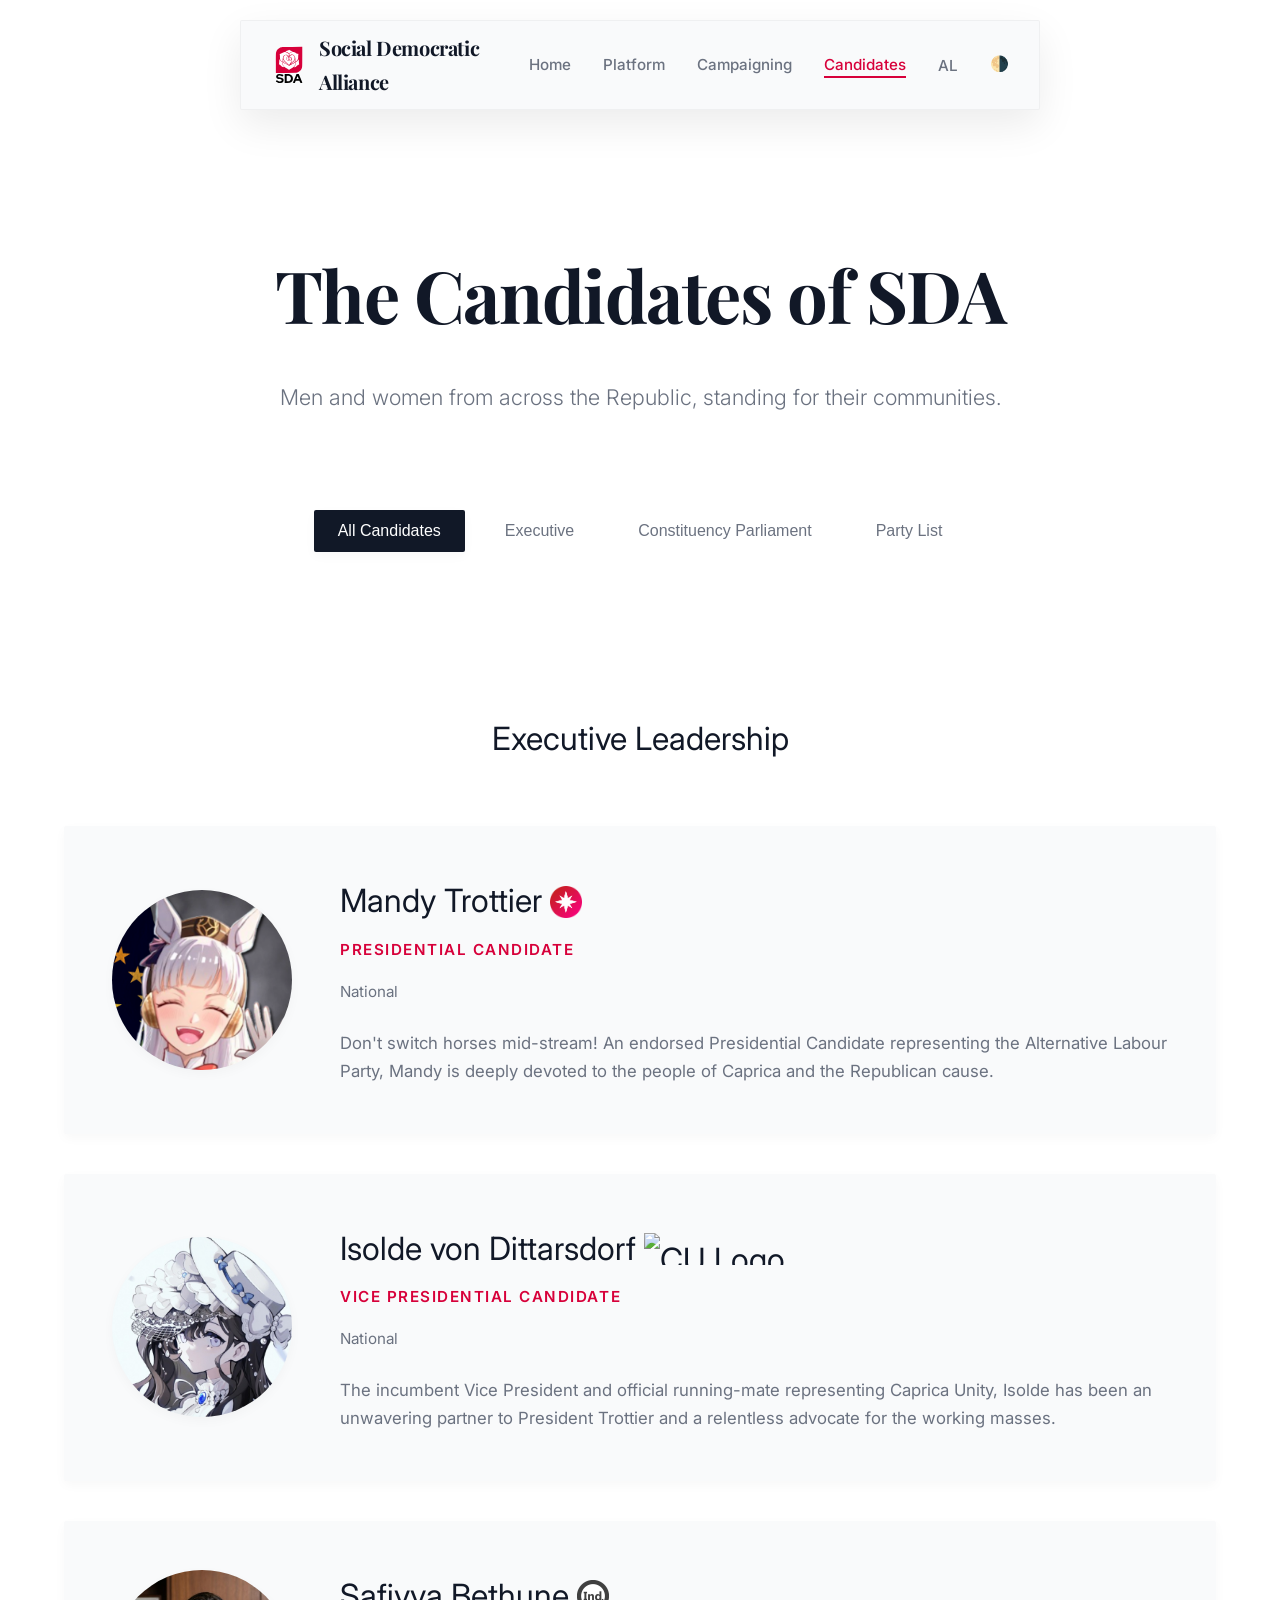
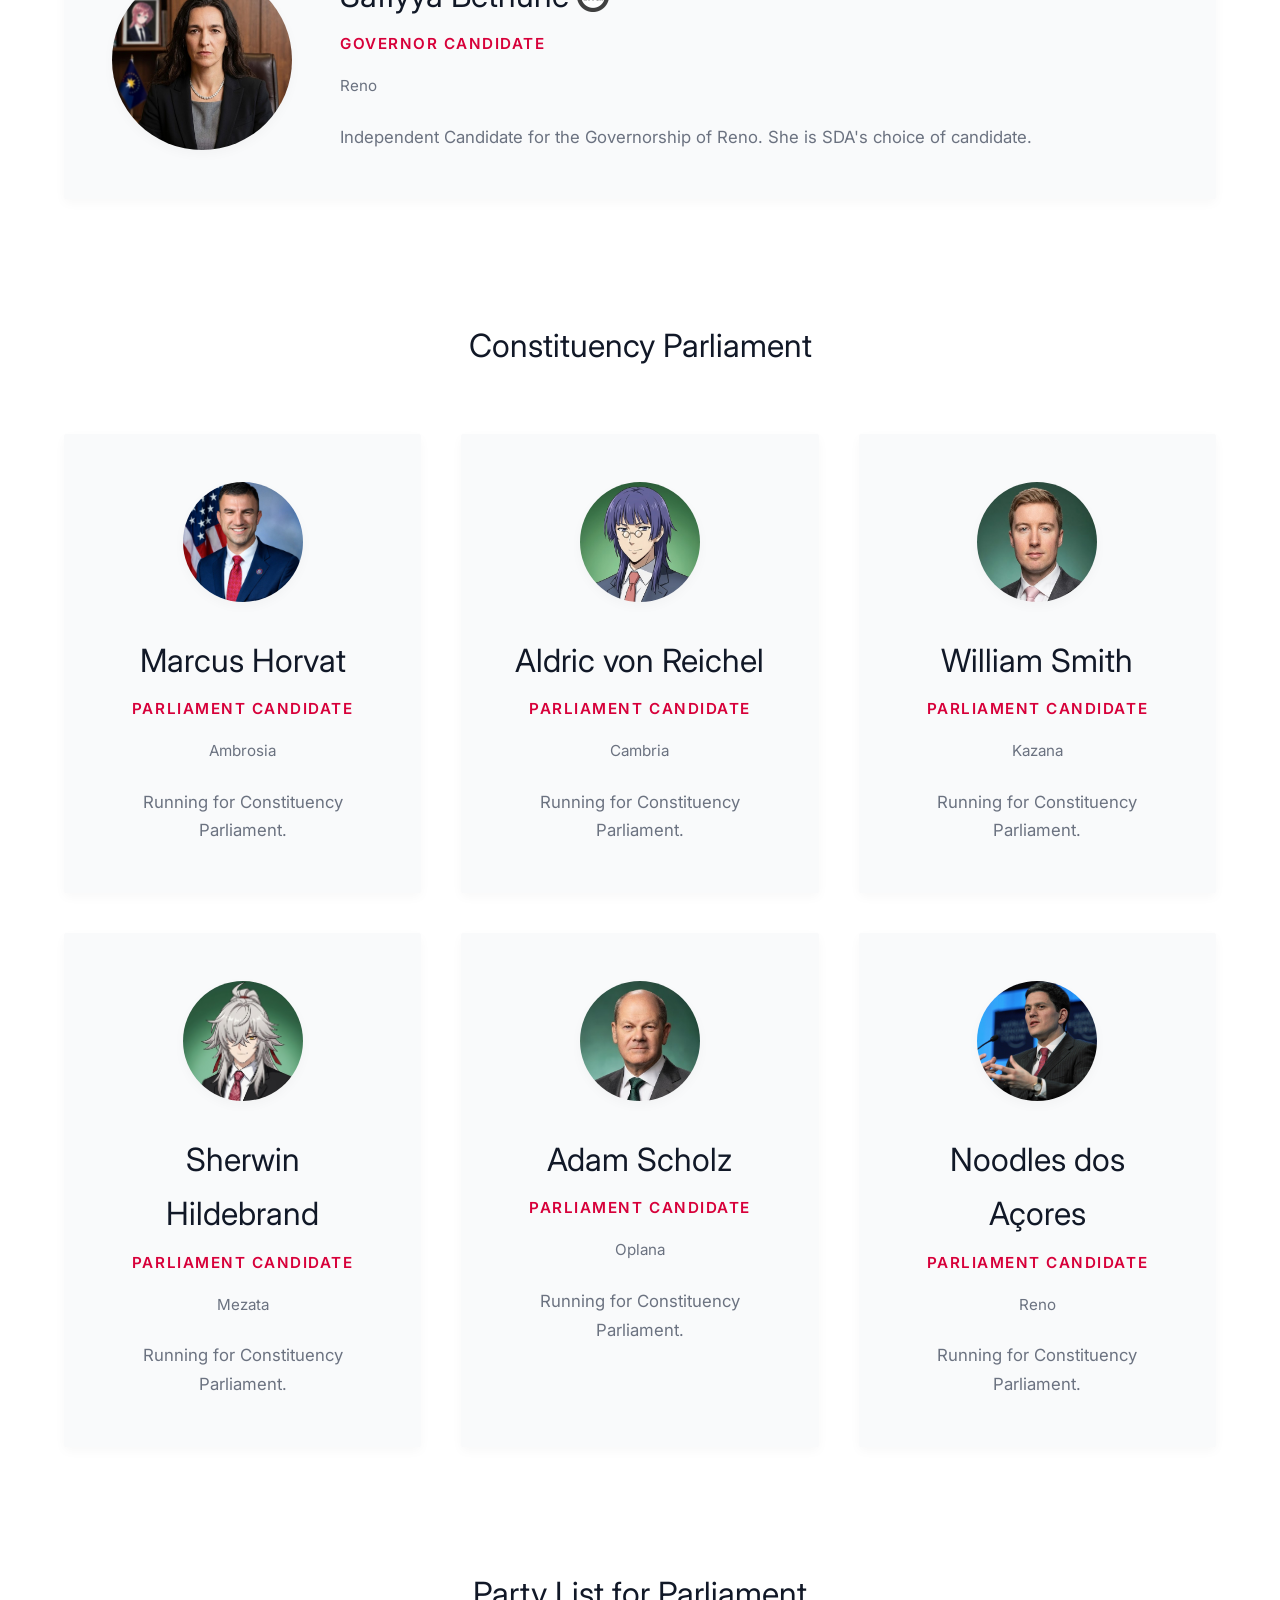
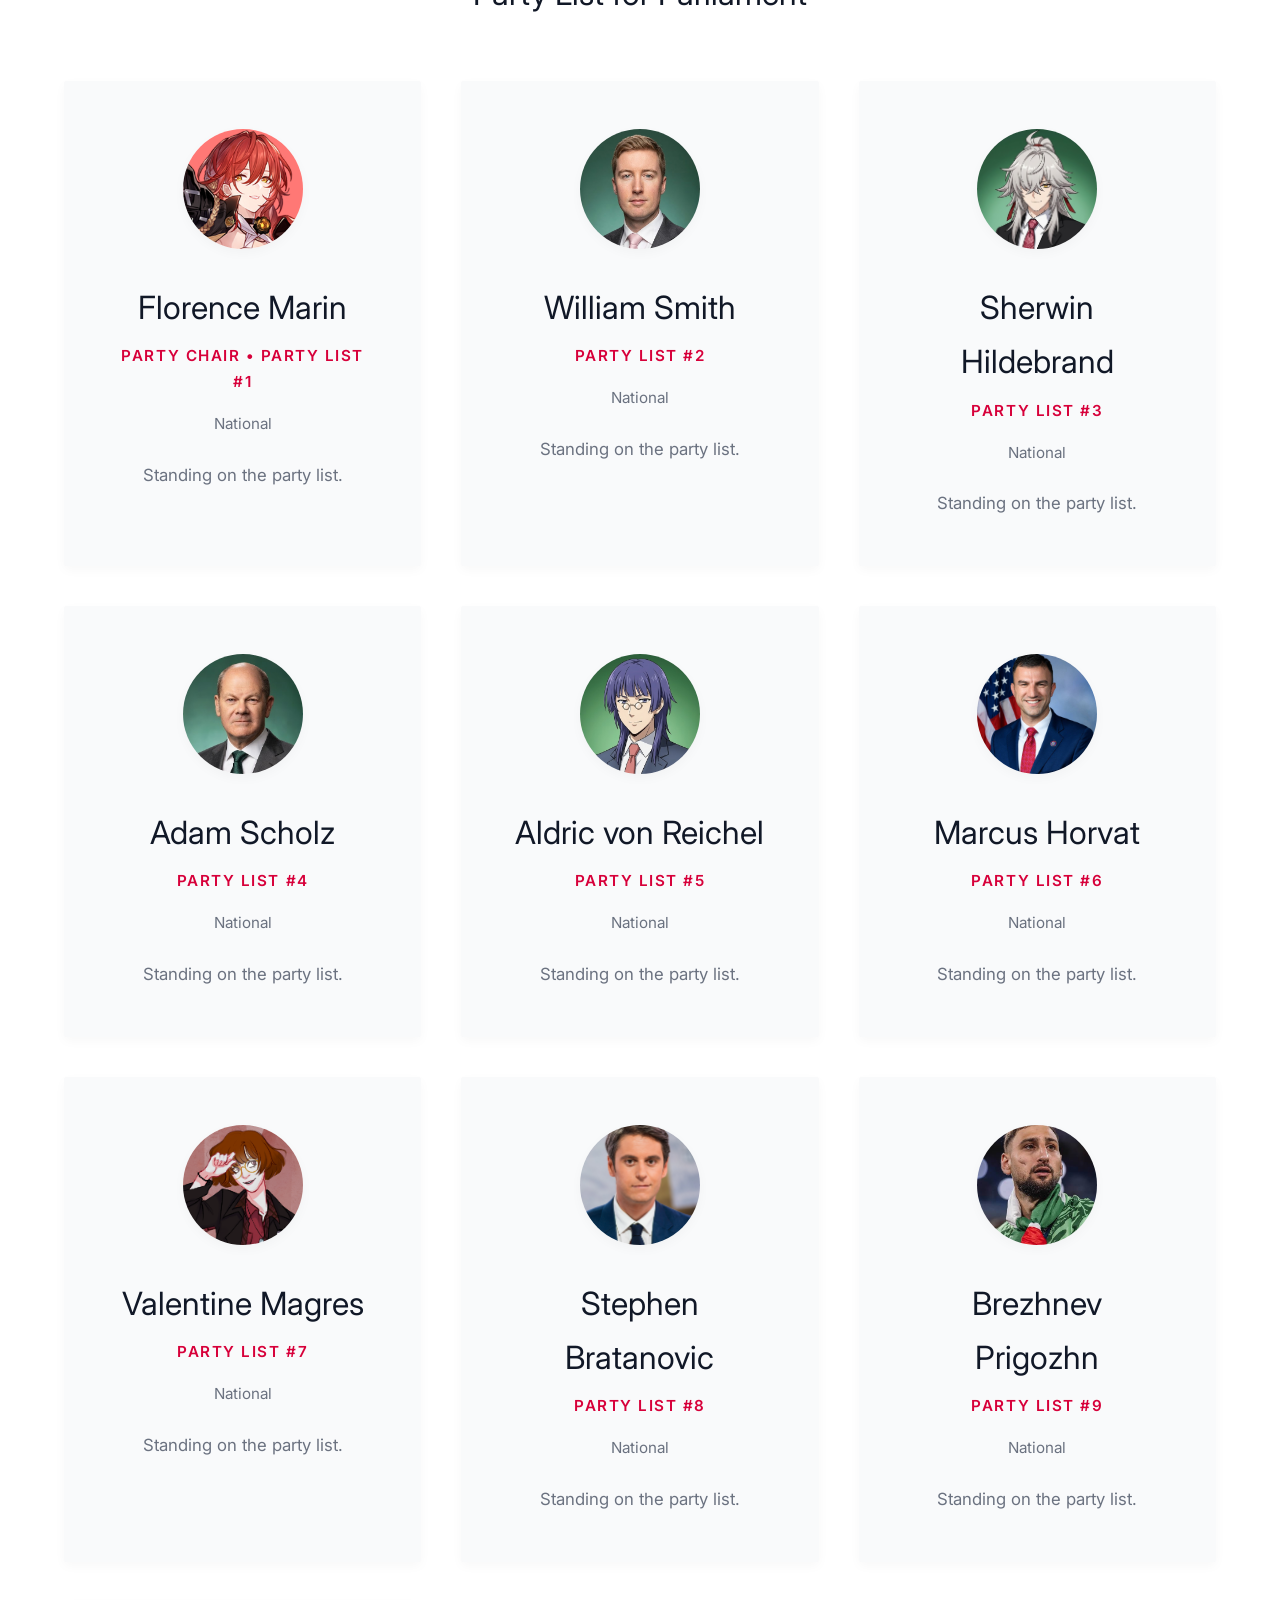
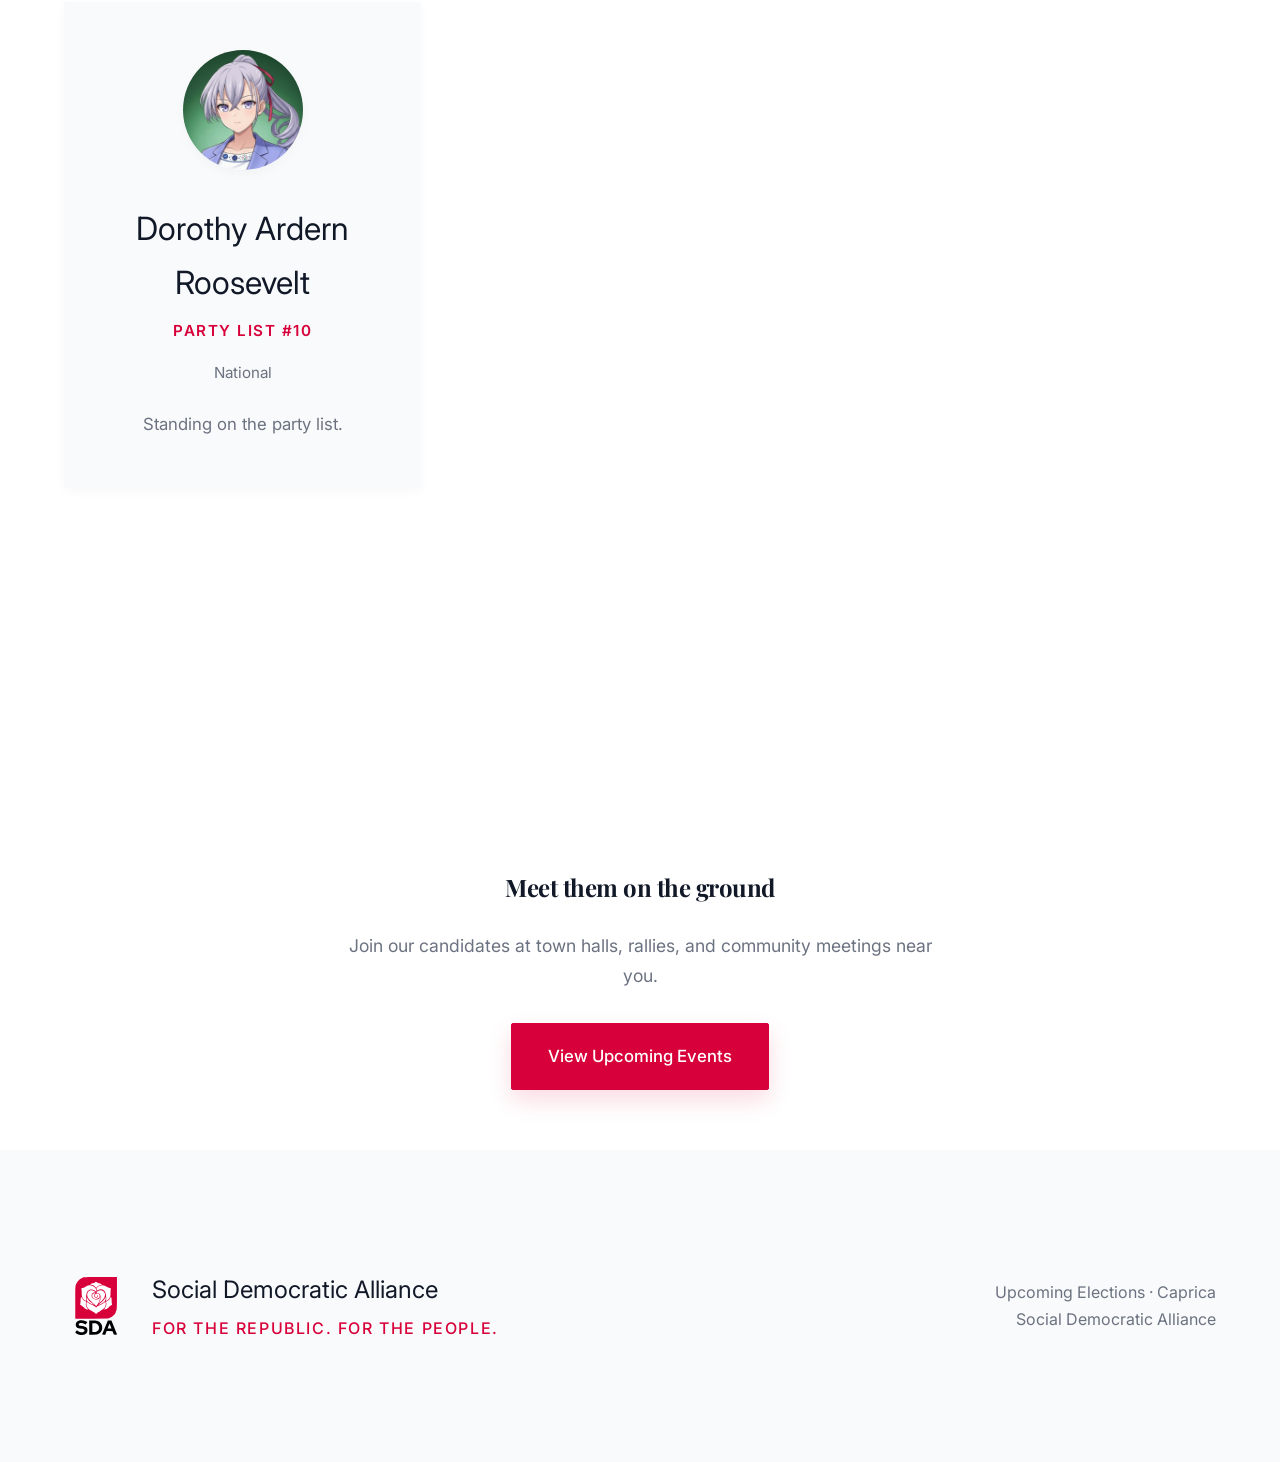
==== commit f12b99fc: "Update candidate descriptions, fix modal translations, and clean up ASCII fallbacks" ====
--- a/candidates.html
+++ b/candidates.html
@@ -1,302 +1,272 @@
 <!DOCTYPE html>
 
 <html lang="en" translate="no">
-
 <head>
-  <meta charset="utf-8" />
-  <meta name="google" content="notranslate" />
-  <meta content="width=device-width, initial-scale=1.0" name="viewport" />
-  <title>Social Democratic Alliance - Candidates</title>
-  <link
-    href="https://fonts.googleapis.com/css2?family=Playfair+Display:wght@400;600;700;900&amp;family=Inter:wght@300;400;500;600&amp;display=swap"
-    rel="stylesheet" />
-  <link href="assets/css/style.css?v=7.1" rel="stylesheet" />
-  <script>
+<meta charset="utf-8"/>
+<meta content="notranslate" name="google"/>
+<meta content="width=device-width, initial-scale=1.0" name="viewport"/>
+<title>Social Democratic Alliance - Candidates</title>
+<link href="https://fonts.googleapis.com/css2?family=Playfair+Display:wght@400;600;700;900&amp;family=Inter:wght@300;400;500;600&amp;display=swap" rel="stylesheet"/>
+<link href="assets/css/style.css?v=7.1" rel="stylesheet"/>
+<script>
     const savedTheme = localStorage.getItem('theme');
     const systemPrefersDark = window.matchMedia && window.matchMedia('(prefers-color-scheme: dark)').matches;
     if (savedTheme === 'dark' || (!savedTheme && systemPrefersDark)) {
       document.documentElement.classList.add('dark-theme');
     }
   </script>
-  <script defer="" src="assets/js/translations.js?v=2.2"></script>
-  <link href="assets/images/favicon.png" rel="icon" type="image/png" />
-  <meta content="Social Democratic Alliance - Candidates" property="og:title" />
-  <meta content="Meet our candidates. For the Republic. For the People." property="og:description" />
-  <meta content="https://uumeet-zade.github.io/sdapage/assets/images/assets/images/link_preview.png"
-    property="og:image" />
-  <meta content="website" property="og:type" />
-  <meta content="summary_large_image" name="twitter:card" />
-  <meta content="Social Democratic Alliance - Candidates" name="twitter:title" />
-  <meta content="Meet our candidates. For the Republic. For the People." name="twitter:description" />
-  <meta content="https://uumeet-zade.github.io/sdapage/assets/images/assets/images/link_preview.png"
-    name="twitter:image" />
+<script defer="" src="assets/js/translations.js?v=2.2"></script>
+<link href="assets/images/favicon.png" rel="icon" type="image/png"/>
+<meta content="Social Democratic Alliance - Candidates" property="og:title"/>
+<meta content="Meet our candidates. For the Republic. For the People." property="og:description"/>
+<meta content="https://uumeet-zade.github.io/sdapage/assets/images/assets/images/link_preview.png" property="og:image"/>
+<meta content="website" property="og:type"/>
+<meta content="summary_large_image" name="twitter:card"/>
+<meta content="Social Democratic Alliance - Candidates" name="twitter:title"/>
+<meta content="Meet our candidates. For the Republic. For the People." name="twitter:description"/>
+<meta content="https://uumeet-zade.github.io/sdapage/assets/images/assets/images/link_preview.png" name="twitter:image"/>
 </head>
-
 <body>
-  <nav>
-    <a class="nav-brand" href="index.html" style="text-decoration: none; color: inherit;">
-      <img alt="Social Democratic Alliance Logo" class="nav-logo logo-light" src="assets/images/SDAlogo.svg" />
-      <img alt="Social Democratic Alliance Logo" class="nav-logo logo-dark" src="assets/images/SDAlogo-dark.svg" />
-      <span class="nav-name" data-i18n="nav-name">Social Democratic Alliance</span>
-    </a>
-    <button aria-label="Toggle Menu" class="mobile-menu-toggle" onclick="toggleMobileMenu()">☰</button>
-    <ul class="nav-links">
-      <li><a data-i18n="nav-home" href="index.html">Home</a></li>
-      <li><a data-i18n="nav-platform" href="platform.html">Platform</a></li>
-      <li><a data-i18n="nav-campaigning" href="events.html">Campaigning</a></li>
-      <li><a class="active" data-i18n="nav-candidates" href="candidates.html">Candidates</a></li>
-      <li class="lang-switcher">
-        <button aria-label="Change Language" class="lang-toggle">
-          <span class="lang-current">AL</span>
-        </button>
-        <div class="lang-dropdown">
-          <button class="lang-option active" data-i18n="auto-candidates-1" data-lang="al">Alanian</button>
-          <button class="lang-option" data-i18n="auto-candidates-2" data-lang="ga">Gallic</button>
-          <button class="lang-option" data-i18n="auto-candidates-3" data-lang="ac">Alcamerian</button>
-          <button class="lang-option" data-i18n="auto-candidates-4" data-lang="ra">Rälandic</button>
-          <button class="lang-option" data-i18n="auto-candidates-5" data-lang="my">Myrati</button>
-          <button class="lang-option" data-i18n="auto-candidates-6" data-lang="au">Austrumish</button>
-          <button class="lang-option" data-i18n="auto-candidates-7" data-lang="le">Leislandic</button>
-        </div>
-      </li>
-      <li><a class="theme-toggle" data-i18n="auto-candidates-84" href="#" onclick="toggleTheme(event)"
-          title="Toggle Night Mode">🌗</a></li>
-    </ul>
-  </nav>
-  <div class="page-header" style="margin-top: 73px;">
-    <h1 data-i18n="cand-page-title">The Candidates of SDA</h1>
-    <p data-i18n="cand-page-desc" style="margin-bottom: 24px;">Men and women from across the Republic, standing for
+<nav>
+<a class="nav-brand" href="index.html" style="text-decoration: none; color: inherit;">
+<img alt="Social Democratic Alliance Logo" class="nav-logo logo-light" src="assets/images/SDAlogo.svg"/>
+<img alt="Social Democratic Alliance Logo" class="nav-logo logo-dark" src="assets/images/SDAlogo-dark.svg"/>
+<span class="nav-name" data-i18n="nav-name">Social Democratic Alliance</span>
+</a>
+<button aria-label="Toggle Menu" class="mobile-menu-toggle" onclick="toggleMobileMenu()">☰</button>
+<ul class="nav-links">
+<li><a data-i18n="nav-home" href="index.html">Home</a></li>
+<li><a data-i18n="nav-platform" href="platform.html">Platform</a></li>
+<li><a data-i18n="nav-campaigning" href="events.html">Campaigning</a></li>
+<li><a class="active" data-i18n="nav-candidates" href="candidates.html">Candidates</a></li>
+<li class="lang-switcher">
+<button aria-label="Change Language" class="lang-toggle">
+<span class="lang-current">AL</span>
+</button>
+<div class="lang-dropdown">
+<button class="lang-option active" data-i18n="auto-candidates-1" data-lang="al">Alanian</button>
+<button class="lang-option" data-i18n="auto-candidates-2" data-lang="ga">Gallic</button>
+<button class="lang-option" data-i18n="auto-candidates-3" data-lang="ac">Alcamerian</button>
+<button class="lang-option" data-i18n="auto-candidates-4" data-lang="ra">Rälandic</button>
+<button class="lang-option" data-i18n="auto-candidates-5" data-lang="my">Myrati</button>
+<button class="lang-option" data-i18n="auto-candidates-6" data-lang="au">Austrumish</button>
+<button class="lang-option" data-i18n="auto-candidates-7" data-lang="le">Leislandic</button>
+</div>
+</li>
+<li><a class="theme-toggle" data-i18n="auto-candidates-84" href="#" onclick="toggleTheme(event)" title="Toggle Night Mode">🌗</a></li>
+</ul>
+</nav>
+<div class="page-header" style="margin-top: 73px;">
+<h1 data-i18n="cand-page-title">The Candidates of SDA</h1>
+<p data-i18n="cand-page-desc" style="margin-bottom: 24px;">Men and women from across the Republic, standing for
       their communities.</p>
-  </div>
-  <div class="candidate-filters event-filters" style="margin-top: -10px;">
-    <button class="filter-btn active" data-filter="all" data-i18n="filter-all-cand">All Candidates</button>
-    <button class="filter-btn" data-filter="executive" data-i18n="filter-exec">Executive</button>
-    <button class="filter-btn" data-filter="house" data-i18n="filter-house">Constituency Parliament</button>
-    <button class="filter-btn" data-filter="list" data-i18n="filter-list">Party List</button>
-  </div>
-  <div class="candidates-section">
-    <div class="candidates-category" data-category="executive">
-      <div class="category-label" data-i18n="cand-cat-exec">Executive Leadership</div>
-      <div class="featured-candidates">
-        <div class="featured-candidate-card">
-          <img alt="Mandy Trottier" class="candidate-image" src="assets/images/portraits/MandyTrottier.png" />
-          <div class="candidate-details">
-            <div class="candidate-name" data-i18n="auto-candidates-8"
-              style="display: flex; align-items: center; gap: 8px;">Mandy Trottier <img alt="ALP Logo"
-                src="assets/images/ALPLogo.png" style="height: 32px; width: auto;" title="Alternative Labour Party" />
-            </div>
-            <div class="candidate-role" data-i18n="auto-candidates-9">Presidential Candidate</div>
-            <div class="candidate-constituency" data-i18n="auto-candidates-10">National</div>
-            <div class="candidate-bio" data-i18n="auto-candidates-11">Don't switch horses mid-stream! An endorsed
+</div>
+<div class="candidate-filters event-filters" style="margin-top: -10px;">
+<button class="filter-btn active" data-filter="all" data-i18n="filter-all-cand">All Candidates</button>
+<button class="filter-btn" data-filter="executive" data-i18n="filter-exec">Executive</button>
+<button class="filter-btn" data-filter="house" data-i18n="filter-house">Constituency Parliament</button>
+<button class="filter-btn" data-filter="list" data-i18n="filter-list">Party List</button>
+</div>
+<div class="candidates-section">
+<div class="candidates-category" data-category="executive">
+<div class="category-label" data-i18n="cand-cat-exec">Executive Leadership</div>
+<div class="featured-candidates">
+<div class="featured-candidate-card">
+<img alt="Mandy Trottier" class="candidate-image" src="assets/images/portraits/MandyTrottier.png"/>
+<div class="candidate-details">
+<div class="candidate-name" data-i18n="auto-candidates-8" style="display: flex; align-items: center; gap: 8px;">Mandy Trottier <img alt="ALP Logo" src="assets/images/ALPLogo.png" style="height: 32px; width: auto;" title="Alternative Labour Party"/>
+</div>
+<div class="candidate-role" data-i18n="auto-candidates-9">Presidential Candidate</div>
+<div class="candidate-constituency" data-i18n="auto-candidates-10">National</div>
+<div class="candidate-bio" data-i18n="auto-candidates-11">Don't switch horses mid-stream! An endorsed
               Presidential Candidate representing the Alternative Labour Party, Mandy is deeply devoted to the people of
               Caprica and the Republican cause.</div>
-          </div>
-        </div>
-        <div class="featured-candidate-card">
-          <img alt="Isolde von Dittarsdorf" class="candidate-image"
-            src="assets/images/portraits/IsoldeVonDittarsdorf.jpg" />
-          <div class="candidate-details">
-            <div class="candidate-name" data-i18n="auto-candidates-12"
-              style="display: flex; align-items: center; gap: 8px;">Isolde von Dittarsdorf <img alt="CU Logo"
-                src="assets/images/portraits/CapricaUnityLogo.png" style="height: 32px; width: auto;"
-                title="Caprica Unity" /></div>
-            <div class="candidate-role" data-i18n="auto-candidates-13">Vice Presidential Candidate</div>
-            <div class="candidate-constituency" data-i18n="auto-candidates-14">National</div>
-            <div class="candidate-bio" data-i18n="auto-candidates-15">The incumbent Vice President and official
+</div>
+</div>
+<div class="featured-candidate-card">
+<img alt="Isolde von Dittarsdorf" class="candidate-image" src="assets/images/portraits/IsoldeVonDittarsdorf.jpg"/>
+<div class="candidate-details">
+<div class="candidate-name" data-i18n="auto-candidates-12" style="display: flex; align-items: center; gap: 8px;">Isolde von Dittarsdorf <img alt="CU Logo" src="assets/images/portraits/CapricaUnityLogo.png" style="height: 32px; width: auto;" title="Caprica Unity"/></div>
+<div class="candidate-role" data-i18n="auto-candidates-13">Vice Presidential Candidate</div>
+<div class="candidate-constituency" data-i18n="auto-candidates-14">National</div>
+<div class="candidate-bio" data-i18n="auto-candidates-15">The incumbent Vice President and official
               running-mate representing Caprica Unity, Isolde has been an unwavering partner to President Trottier and a
               relentless advocate for the working masses.</div>
-          </div>
-        </div>
-        <div class="featured-candidate-card">
-          <img alt="Safiyya Bethune" class="candidate-image" src="assets/images/portraits/SafiyaBethune.jpg" />
-          <div class="candidate-details">
-            <div class="candidate-name" data-i18n="auto-candidates-16">Safiyya Bethune</div>
-            <div class="candidate-role" data-i18n="role-gov">Governor Candidate</div>
-            <div class="candidate-constituency" data-i18n="const-gov">State/Regional</div>
-            <div class="candidate-bio" data-i18n="bio-gov">Candidate for Governor.</div>
-          </div>
-        </div>
-      </div>
-    </div>
-    <div class="candidates-category" data-category="house">
-      <div class="category-label" data-i18n="cand-cat-const">Constituency Parliament</div>
-      <div class="masonry-candidates">
-        <div class="candidate-card">
-          <img alt="Marcus Horvat" class="candidate-image" src="assets/images/portraits/MarcusHorvat.jpg"
-            style="object-position: 100% 50%;" />
-          <div class="candidate-name" data-i18n="auto-candidates-17">Marcus Horvat</div>
-          <div class="candidate-role" data-i18n="auto-candidates-18">Parliament Candidate</div>
-          <div class="candidate-constituency" data-i18n="auto-candidates-19">Ambrosia</div>
-          <div class="candidate-bio" data-i18n="auto-candidates-20">Running for Constituency Parliament.</div>
-        </div>
-        <div class="candidate-card">
-          <img alt="Aldric von Reichel" class="candidate-image" src="assets/images/portraits/AldricvonReichel.png"
-            style="object-position: 100% 50%;" />
-          <div class="candidate-name" data-i18n="auto-candidates-21">Aldric von Reichel</div>
-          <div class="candidate-role" data-i18n="auto-candidates-22">Parliament Candidate</div>
-          <div class="candidate-constituency" data-i18n="auto-candidates-23">Cambria</div>
-          <div class="candidate-bio" data-i18n="auto-candidates-24">Running for Constituency Parliament.</div>
-        </div>
-        <div class="candidate-card">
-          <img alt="William Smith" class="candidate-image" src="assets/images/portraits/WillSmith.png"
-            style="object-position: 100% 50%;" />
-          <div class="candidate-name" data-i18n="auto-candidates-25">William Smith</div>
-          <div class="candidate-role" data-i18n="auto-candidates-26">Parliament Candidate</div>
-          <div class="candidate-constituency" data-i18n="auto-candidates-27">Kazana</div>
-          <div class="candidate-bio" data-i18n="auto-candidates-28">Running for Constituency Parliament.</div>
-        </div>
-        <div class="candidate-card">
-          <img alt="Sherwin Hildebrand" class="candidate-image" src="assets/images/portraits/SherwinHildebrand.png"
-            style="object-position: 100% 50%;" />
-          <div class="candidate-name" data-i18n="auto-candidates-29">Sherwin Hildebrand</div>
-          <div class="candidate-role" data-i18n="auto-candidates-30">Parliament Candidate</div>
-          <div class="candidate-constituency" data-i18n="auto-candidates-31">Mezata</div>
-          <div class="candidate-bio" data-i18n="auto-candidates-32">Running for Constituency Parliament.</div>
-        </div>
-        <div class="candidate-card">
-          <img alt="Adam Scholz" class="candidate-image" src="assets/images/portraits/AdamScholz.png"
-            style="object-position: 100% 50%;" />
-          <div class="candidate-name" data-i18n="auto-candidates-33">Adam Scholz</div>
-          <div class="candidate-role" data-i18n="auto-candidates-34">Parliament Candidate</div>
-          <div class="candidate-constituency" data-i18n="auto-candidates-35">Oplana</div>
-          <div class="candidate-bio" data-i18n="auto-candidates-36">Running for Constituency Parliament.</div>
-        </div>
-        <div class="candidate-card">
-          <img alt="Noodles dos Açores" class="candidate-image" src="assets/images/portraits/NoodlesDosAcores.jpg"
-            style="object-position: 100% 50%;" />
-          <div class="candidate-name" data-i18n="auto-candidates-37">Noodles dos Açores</div>
-          <div class="candidate-role" data-i18n="auto-candidates-38">Parliament Candidate</div>
-          <div class="candidate-constituency" data-i18n="auto-candidates-39">Reno</div>
-          <div class="candidate-bio" data-i18n="auto-candidates-40">Running for Constituency Parliament.</div>
-        </div>
-      </div>
-    </div>
-    <div class="candidates-category" data-category="list">
-      <div class="category-label" data-i18n="cand-cat-list">Party List for Parliament</div>
-      <div class="masonry-candidates">
-        <div class="candidate-card">
-          <img alt="Florence Marin" class="candidate-image" src="assets/images/portraits/FlorenceMarin.png"
-            style="object-position: 100% 50%;" />
-          <div class="candidate-name" data-i18n="auto-candidates-41">Florence Marin</div>
-          <div class="candidate-role" data-i18n="auto-candidates-42">Party Chair • Party List #1</div>
-          <div class="candidate-constituency" data-i18n="auto-candidates-43">National</div>
-          <div class="candidate-bio" data-i18n="auto-candidates-44">Standing on the party list.</div>
-        </div>
-        <div class="candidate-card">
-          <img alt="William Smith" class="candidate-image" src="assets/images/portraits/WillSmith.png"
-            style="object-position: 100% 50%;" />
-          <div class="candidate-name" data-i18n="auto-candidates-45">William Smith</div>
-          <div class="candidate-role" data-i18n="auto-candidates-46">Party List #2</div>
-          <div class="candidate-constituency" data-i18n="auto-candidates-47">National</div>
-          <div class="candidate-bio" data-i18n="auto-candidates-48">Standing on the party list.</div>
-        </div>
-        <div class="candidate-card">
-          <img alt="Sherwin Hildebrand" class="candidate-image" src="assets/images/portraits/SherwinHildebrand.png"
-            style="object-position: 100% 50%;" />
-          <div class="candidate-name" data-i18n="auto-candidates-49">Sherwin Hildebrand</div>
-          <div class="candidate-role" data-i18n="auto-candidates-50">Party List #3</div>
-          <div class="candidate-constituency" data-i18n="auto-candidates-51">National</div>
-          <div class="candidate-bio" data-i18n="auto-candidates-52">Standing on the party list.</div>
-        </div>
-        <div class="candidate-card">
-          <img alt="Adam Scholz" class="candidate-image" src="assets/images/portraits/AdamScholz.png"
-            style="object-position: 100% 50%;" />
-          <div class="candidate-name" data-i18n="auto-candidates-53">Adam Scholz</div>
-          <div class="candidate-role" data-i18n="auto-candidates-54">Party List #4</div>
-          <div class="candidate-constituency" data-i18n="auto-candidates-55">National</div>
-          <div class="candidate-bio" data-i18n="auto-candidates-56">Standing on the party list.</div>
-        </div>
-        <div class="candidate-card">
-          <img alt="Aldric von Reichel" class="candidate-image" src="assets/images/portraits/AldricvonReichel.png"
-            style="object-position: 100% 50%;" />
-          <div class="candidate-name" data-i18n="auto-candidates-57">Aldric von Reichel</div>
-          <div class="candidate-role" data-i18n="auto-candidates-58">Party List #5</div>
-          <div class="candidate-constituency" data-i18n="auto-candidates-59">National</div>
-          <div class="candidate-bio" data-i18n="auto-candidates-60">Standing on the party list.</div>
-        </div>
-        <div class="candidate-card">
-          <img alt="Marcus Horvat" class="candidate-image" src="assets/images/portraits/MarcusHorvat.jpg"
-            style="object-position: 100% 50%;" />
-          <div class="candidate-name" data-i18n="auto-candidates-61">Marcus Horvat</div>
-          <div class="candidate-role" data-i18n="auto-candidates-62">Party List #6</div>
-          <div class="candidate-constituency" data-i18n="auto-candidates-63">National</div>
-          <div class="candidate-bio" data-i18n="auto-candidates-64">Standing on the party list.</div>
-        </div>
-        <div class="candidate-card">
-          <img alt="Valentine Magres" class="candidate-image" src="assets/images/portraits/ValentineMagres.png"
-            style="object-position: 100% 50%;" />
-          <div class="candidate-name" data-i18n="auto-candidates-65">Valentine Magres</div>
-          <div class="candidate-role" data-i18n="auto-candidates-66">Party List #7</div>
-          <div class="candidate-constituency" data-i18n="auto-candidates-67">National</div>
-          <div class="candidate-bio" data-i18n="auto-candidates-68">Standing on the party list.</div>
-        </div>
-        <div class="candidate-card">
-          <img alt="Stephen Bratanovic" class="candidate-image" src="assets/images/portraits/StephenBratanovic.jpg"
-            style="object-position: 100% 50%;" />
-          <div class="candidate-name" data-i18n="auto-candidates-69">Stephen Bratanovic</div>
-          <div class="candidate-role" data-i18n="auto-candidates-70">Party List #8</div>
-          <div class="candidate-constituency" data-i18n="auto-candidates-71">National</div>
-          <div class="candidate-bio" data-i18n="auto-candidates-72">Standing on the party list.</div>
-        </div>
-        <div class="candidate-card">
-          <img alt="Brezhnev Prigozhn" class="candidate-image" src="assets/images/portraits/BrezhnevPrigozgin.jpeg"
-            style="object-position: 100% 50%;" />
-          <div class="candidate-name" data-i18n="auto-candidates-73">Brezhnev Prigozhn</div>
-          <div class="candidate-role" data-i18n="auto-candidates-74">Party List #9</div>
-          <div class="candidate-constituency" data-i18n="auto-candidates-75">National</div>
-          <div class="candidate-bio" data-i18n="auto-candidates-76">Standing on the party list.</div>
-        </div>
-        <div class="candidate-card">
-          <img alt="Dorothy Ardern Roosevelt" class="candidate-image"
-            src="assets/images/portraits/DorothyArdernRoosevelt.png" style="object-position: 100% 50%;" />
-          <div class="candidate-name" data-i18n="auto-candidates-77">Dorothy Ardern Roosevelt</div>
-          <div class="candidate-role" data-i18n="auto-candidates-78">Party List #10</div>
-          <div class="candidate-constituency" data-i18n="auto-candidates-79">National</div>
-          <div class="candidate-bio" data-i18n="auto-candidates-80">Standing on the party list.</div>
-        </div>
-      </div>
-    </div>
-  </div>
-  <section class="pillars" style="text-align: center; padding: 60px 5%; background: var(--bg-body); margin-top: 40px;">
-    <h2 class="section-title" data-i18n="cand-meet-title" style="margin-bottom: 24px;">Meet them on the ground</h2>
-    <p data-i18n="cand-meet-desc"
-      style="font-size: 1.1rem; color: var(--text-muted); max-width: 600px; margin: 0 auto 32px;">Join our candidates at
+</div>
+</div>
+<div class="featured-candidate-card">
+<img alt="Safiyya Bethune" class="candidate-image" src="assets/images/portraits/SafiyaBethune.jpg"/>
+<div class="candidate-details">
+<div class="candidate-name" data-i18n="auto-candidates-16" style="display: flex; align-items: center; gap: 8px;">Safiyya Bethune <img alt="Independent Logo" src="assets/images/independent.png" style="height: 32px; width: auto;" title="Independent"/></div>
+<div class="candidate-role" data-i18n="role-gov-safiyya">Governor Candidate</div>
+<div class="candidate-constituency" data-i18n="const-gov-safiyya">Reno</div>
+<div class="candidate-bio" data-i18n="bio-gov-safiyya">Independent Candidate for the Governorship of Reno. She is SDA's choice of candidate.</div>
+</div>
+</div>
+</div>
+</div>
+<div class="candidates-category" data-category="house">
+<div class="category-label" data-i18n="cand-cat-const">Constituency Parliament</div>
+<div class="masonry-candidates">
+<div class="candidate-card">
+<img alt="Marcus Horvat" class="candidate-image" src="assets/images/portraits/MarcusHorvat.jpg" style="object-position: 100% 50%;"/>
+<div class="candidate-name" data-i18n="auto-candidates-17">Marcus Horvat</div>
+<div class="candidate-role" data-i18n="auto-candidates-18">Parliament Candidate</div>
+<div class="candidate-constituency" data-i18n="auto-candidates-19">Ambrosia</div>
+<div class="candidate-bio" data-i18n="auto-candidates-20">Running for Constituency Parliament.</div>
+</div>
+<div class="candidate-card">
+<img alt="Aldric von Reichel" class="candidate-image" src="assets/images/portraits/AldricvonReichel.png" style="object-position: 100% 50%;"/>
+<div class="candidate-name" data-i18n="auto-candidates-21">Aldric von Reichel</div>
+<div class="candidate-role" data-i18n="auto-candidates-22">Parliament Candidate</div>
+<div class="candidate-constituency" data-i18n="auto-candidates-23">Cambria</div>
+<div class="candidate-bio" data-i18n="auto-candidates-24">Running for Constituency Parliament.</div>
+</div>
+<div class="candidate-card">
+<img alt="William Smith" class="candidate-image" src="assets/images/portraits/WillSmith.png" style="object-position: 100% 50%;"/>
+<div class="candidate-name" data-i18n="auto-candidates-25">William Smith</div>
+<div class="candidate-role" data-i18n="auto-candidates-26">Parliament Candidate</div>
+<div class="candidate-constituency" data-i18n="auto-candidates-27">Kazana</div>
+<div class="candidate-bio" data-i18n="auto-candidates-28">Running for Constituency Parliament.</div>
+</div>
+<div class="candidate-card">
+<img alt="Sherwin Hildebrand" class="candidate-image" src="assets/images/portraits/SherwinHildebrand.png" style="object-position: 100% 50%;"/>
+<div class="candidate-name" data-i18n="auto-candidates-29">Sherwin Hildebrand</div>
+<div class="candidate-role" data-i18n="auto-candidates-30">Parliament Candidate</div>
+<div class="candidate-constituency" data-i18n="auto-candidates-31">Mezata</div>
+<div class="candidate-bio" data-i18n="auto-candidates-32">Running for Constituency Parliament.</div>
+</div>
+<div class="candidate-card">
+<img alt="Adam Scholz" class="candidate-image" src="assets/images/portraits/AdamScholz.png" style="object-position: 100% 50%;"/>
+<div class="candidate-name" data-i18n="auto-candidates-33">Adam Scholz</div>
+<div class="candidate-role" data-i18n="auto-candidates-34">Parliament Candidate</div>
+<div class="candidate-constituency" data-i18n="auto-candidates-35">Oplana</div>
+<div class="candidate-bio" data-i18n="auto-candidates-36">Running for Constituency Parliament.</div>
+</div>
+<div class="candidate-card">
+<img alt="Noodles dos Açores" class="candidate-image" src="assets/images/portraits/NoodlesDosAcores.jpg" style="object-position: 100% 50%;"/>
+<div class="candidate-name" data-i18n="auto-candidates-37">Noodles dos Açores</div>
+<div class="candidate-role" data-i18n="auto-candidates-38">Parliament Candidate</div>
+<div class="candidate-constituency" data-i18n="auto-candidates-39">Reno</div>
+<div class="candidate-bio" data-i18n="auto-candidates-40">Running for Constituency Parliament.</div>
+</div>
+</div>
+</div>
+<div class="candidates-category" data-category="list">
+<div class="category-label" data-i18n="cand-cat-list">Party List for Parliament</div>
+<div class="masonry-candidates">
+<div class="candidate-card">
+<img alt="Florence Marin" class="candidate-image" src="assets/images/portraits/FlorenceMarin.png" style="object-position: 100% 50%;"/>
+<div class="candidate-name" data-i18n="auto-candidates-41">Florence Marin</div>
+<div class="candidate-role" data-i18n="auto-candidates-42">Party Chair • Party List #1</div>
+<div class="candidate-constituency" data-i18n="auto-candidates-43">National</div>
+<div class="candidate-bio" data-i18n="auto-candidates-44">Standing on the party list.</div>
+</div>
+<div class="candidate-card">
+<img alt="William Smith" class="candidate-image" src="assets/images/portraits/WillSmith.png" style="object-position: 100% 50%;"/>
+<div class="candidate-name" data-i18n="auto-candidates-45">William Smith</div>
+<div class="candidate-role" data-i18n="auto-candidates-46">Party List #2</div>
+<div class="candidate-constituency" data-i18n="auto-candidates-47">National</div>
+<div class="candidate-bio" data-i18n="auto-candidates-48">Standing on the party list.</div>
+</div>
+<div class="candidate-card">
+<img alt="Sherwin Hildebrand" class="candidate-image" src="assets/images/portraits/SherwinHildebrand.png" style="object-position: 100% 50%;"/>
+<div class="candidate-name" data-i18n="auto-candidates-49">Sherwin Hildebrand</div>
+<div class="candidate-role" data-i18n="auto-candidates-50">Party List #3</div>
+<div class="candidate-constituency" data-i18n="auto-candidates-51">National</div>
+<div class="candidate-bio" data-i18n="auto-candidates-52">Standing on the party list.</div>
+</div>
+<div class="candidate-card">
+<img alt="Adam Scholz" class="candidate-image" src="assets/images/portraits/AdamScholz.png" style="object-position: 100% 50%;"/>
+<div class="candidate-name" data-i18n="auto-candidates-53">Adam Scholz</div>
+<div class="candidate-role" data-i18n="auto-candidates-54">Party List #4</div>
+<div class="candidate-constituency" data-i18n="auto-candidates-55">National</div>
+<div class="candidate-bio" data-i18n="auto-candidates-56">Standing on the party list.</div>
+</div>
+<div class="candidate-card">
+<img alt="Aldric von Reichel" class="candidate-image" src="assets/images/portraits/AldricvonReichel.png" style="object-position: 100% 50%;"/>
+<div class="candidate-name" data-i18n="auto-candidates-57">Aldric von Reichel</div>
+<div class="candidate-role" data-i18n="auto-candidates-58">Party List #5</div>
+<div class="candidate-constituency" data-i18n="auto-candidates-59">National</div>
+<div class="candidate-bio" data-i18n="auto-candidates-60">Standing on the party list.</div>
+</div>
+<div class="candidate-card">
+<img alt="Marcus Horvat" class="candidate-image" src="assets/images/portraits/MarcusHorvat.jpg" style="object-position: 100% 50%;"/>
+<div class="candidate-name" data-i18n="auto-candidates-61">Marcus Horvat</div>
+<div class="candidate-role" data-i18n="auto-candidates-62">Party List #6</div>
+<div class="candidate-constituency" data-i18n="auto-candidates-63">National</div>
+<div class="candidate-bio" data-i18n="auto-candidates-64">Standing on the party list.</div>
+</div>
+<div class="candidate-card">
+<img alt="Valentine Magres" class="candidate-image" src="assets/images/portraits/ValentineMagres.png" style="object-position: 100% 50%;"/>
+<div class="candidate-name" data-i18n="auto-candidates-65">Valentine Magres</div>
+<div class="candidate-role" data-i18n="auto-candidates-66">Party List #7</div>
+<div class="candidate-constituency" data-i18n="auto-candidates-67">National</div>
+<div class="candidate-bio" data-i18n="auto-candidates-68">Standing on the party list.</div>
+</div>
+<div class="candidate-card">
+<img alt="Stephen Bratanovic" class="candidate-image" src="assets/images/portraits/StephenBratanovic.jpg" style="object-position: 100% 50%;"/>
+<div class="candidate-name" data-i18n="auto-candidates-69">Stephen Bratanovic</div>
+<div class="candidate-role" data-i18n="auto-candidates-70">Party List #8</div>
+<div class="candidate-constituency" data-i18n="auto-candidates-71">National</div>
+<div class="candidate-bio" data-i18n="auto-candidates-72">Standing on the party list.</div>
+</div>
+<div class="candidate-card">
+<img alt="Brezhnev Prigozhn" class="candidate-image" src="assets/images/portraits/BrezhnevPrigozgin.jpeg" style="object-position: 100% 50%;"/>
+<div class="candidate-name" data-i18n="auto-candidates-73">Brezhnev Prigozhn</div>
+<div class="candidate-role" data-i18n="auto-candidates-74">Party List #9</div>
+<div class="candidate-constituency" data-i18n="auto-candidates-75">National</div>
+<div class="candidate-bio" data-i18n="auto-candidates-76">Standing on the party list.</div>
+</div>
+<div class="candidate-card">
+<img alt="Dorothy Ardern Roosevelt" class="candidate-image" src="assets/images/portraits/DorothyArdernRoosevelt.png" style="object-position: 100% 50%;"/>
+<div class="candidate-name" data-i18n="auto-candidates-77">Dorothy Ardern Roosevelt</div>
+<div class="candidate-role" data-i18n="auto-candidates-78">Party List #10</div>
+<div class="candidate-constituency" data-i18n="auto-candidates-79">National</div>
+<div class="candidate-bio" data-i18n="auto-candidates-80">Standing on the party list.</div>
+</div>
+</div>
+</div>
+</div>
+<section class="pillars" style="text-align: center; padding: 60px 5%; background: var(--bg-body); margin-top: 40px;">
+<h2 class="section-title" data-i18n="cand-meet-title" style="margin-bottom: 24px;">Meet them on the ground</h2>
+<p data-i18n="cand-meet-desc" style="font-size: 1.1rem; color: var(--text-muted); max-width: 600px; margin: 0 auto 32px;">Join our candidates at
       town halls, rallies, and community meetings near you.</p>
-    <a class="btn-primary" data-i18n="cand-meet-btn" href="events.html">View Upcoming Events</a>
-  </section>
-  <footer>
-    <div class="footer-container">
-      <div class="footer-brand">
-        <img alt="Social Democratic Alliance" class="logo-light" src="assets/images/SDAlogo.svg" />
-        <img alt="Social Democratic Alliance" class="logo-dark" src="assets/images/SDAlogo-dark.svg" />
-        <div class="footer-brand-text">
-          <div class="footer-name" data-i18n="footer-name">Social Democratic Alliance</div>
-          <div class="footer-motto" data-i18n="footer-motto">For the Republic. For the People.</div>
-        </div>
-      </div>
-      <div class="footer-copy" data-i18n="footer-copy">
-        Upcoming Elections · Caprica<br />
+<a class="btn-primary" data-i18n="cand-meet-btn" href="events.html">View Upcoming Events</a>
+</section>
+<footer>
+<div class="footer-container">
+<div class="footer-brand">
+<img alt="Social Democratic Alliance" class="logo-light" src="assets/images/SDAlogo.svg"/>
+<img alt="Social Democratic Alliance" class="logo-dark" src="assets/images/SDAlogo-dark.svg"/>
+<div class="footer-brand-text">
+<div class="footer-name" data-i18n="footer-name">Social Democratic Alliance</div>
+<div class="footer-motto" data-i18n="footer-motto">For the Republic. For the People.</div>
+</div>
+</div>
+<div class="footer-copy" data-i18n="footer-copy">
+        Upcoming Elections · Caprica<br/>
         Social Democratic Alliance
       </div>
-    </div>
-  </footer>
-  <!-- Candidate Action Modal -->
-  <div class="modal-backdrop" id="candidate-modal">
-    <div class="modal-content">
-      <button aria-label="Close modal" class="modal-close">×</button>
-      <div class="modal-header">
-        <h3 id="modal-candidate-name">Candidate Name</h3>
-        <p class="candidate-role" data-i18n="auto-candidates-81" id="modal-candidate-role" style="margin-bottom: 0;">
+</div>
+</footer>
+<!-- Candidate Action Modal -->
+<div class="modal-backdrop" id="candidate-modal">
+<div class="modal-content">
+<button aria-label="Close modal" class="modal-close">×</button>
+<div class="modal-header">
+<h3 id="modal-candidate-name">Candidate Name</h3>
+<p class="candidate-role" data-i18n="auto-candidates-81" id="modal-candidate-role" style="margin-bottom: 0;">
           Role</p>
-      </div>
-      <div class="modal-body">
-        <button class="btn-primary modal-action-btn" data-i18n="auto-candidates-82" onclick="alert('Coming soon!')">View
+</div>
+<div class="modal-body">
+<button class="btn-primary modal-action-btn" data-i18n="auto-candidates-82" onclick="alert('Coming soon!')">View
           Events</button>
-        <button class="btn-secondary modal-action-btn" onclick="alert('Coming soon!')">View Media</button>
-      </div>
-    </div>
-  </div>
-  <script>
+<button class="btn-secondary modal-action-btn" onclick="alert('Coming soon!')">View Media</button>
+</div>
+</div>
+</div>
+<script>
     function toggleMobileMenu() {
       const navLinks = document.querySelector('.nav-links');
       navLinks.classList.toggle('mobile-active');
@@ -326,19 +296,28 @@
       // Open modal on card click
       candidateCards.forEach(card => {
         card.addEventListener('click', () => {
-          const name = card.querySelector('.candidate-name').textContent;
-          const role = card.querySelector('.candidate-role').textContent;
-
-          nameEl.textContent = name;
-          roleEl.textContent = role;
-
+          const nameElCard = card.querySelector('.candidate-name');
+          const roleElCard = card.querySelector('.candidate-role');
+
+          nameEl.innerHTML = nameElCard.innerHTML;
+          roleEl.innerHTML = roleElCard.innerHTML;
+
+          const nameI18n = nameElCard.getAttribute('data-i18n');
+          if (nameI18n) nameEl.setAttribute('data-i18n', nameI18n);
+          else nameEl.removeAttribute('data-i18n');
+
+          const roleI18n = roleElCard.getAttribute('data-i18n');
+          if (roleI18n) roleEl.setAttribute('data-i18n', roleI18n);
+          else roleEl.removeAttribute('data-i18n');
+
+          const name = nameElCard.textContent;
           const modalBody = modal.querySelector('.modal-body');
-          if (name.includes('Isolde') || name.includes('Mandy')) {
-            modalBody.innerHTML = '<p style="text-align: center; color: var(--text-muted); font-style: italic; font-size: 1.1rem; padding: 20px 0;">Refer to their respective publishings for campaigning and media events.</p>';
+          if (name.includes('Isolde') || name.includes('Mandy') || name.includes('Safiyya')) {
+            modalBody.innerHTML = '<p data-i18n="modal-refer-publishing" style="text-align: center; color: var(--text-muted); font-style: italic; font-size: 1.1rem; padding: 20px 0;">Refer to their respective publishings for campaigning and media events.</p>';
           } else {
             modalBody.innerHTML = `
-                <button class="btn-primary modal-action-btn" onclick="alert('Coming soon!')">View Events</button>
-                <button class="btn-secondary modal-action-btn" onclick="alert('Coming soon!')">View Media</button>
+                <button class="btn-primary modal-action-btn" data-i18n="modal-view-events" onclick="alert('Coming soon!')">View Events</button>
+                <button class="btn-secondary modal-action-btn" data-i18n="modal-view-media" onclick="alert('Coming soon!')">View Media</button>
              `;
           }
 
@@ -408,5 +387,4 @@
     });
   </script>
 </body>
-
 </html>
